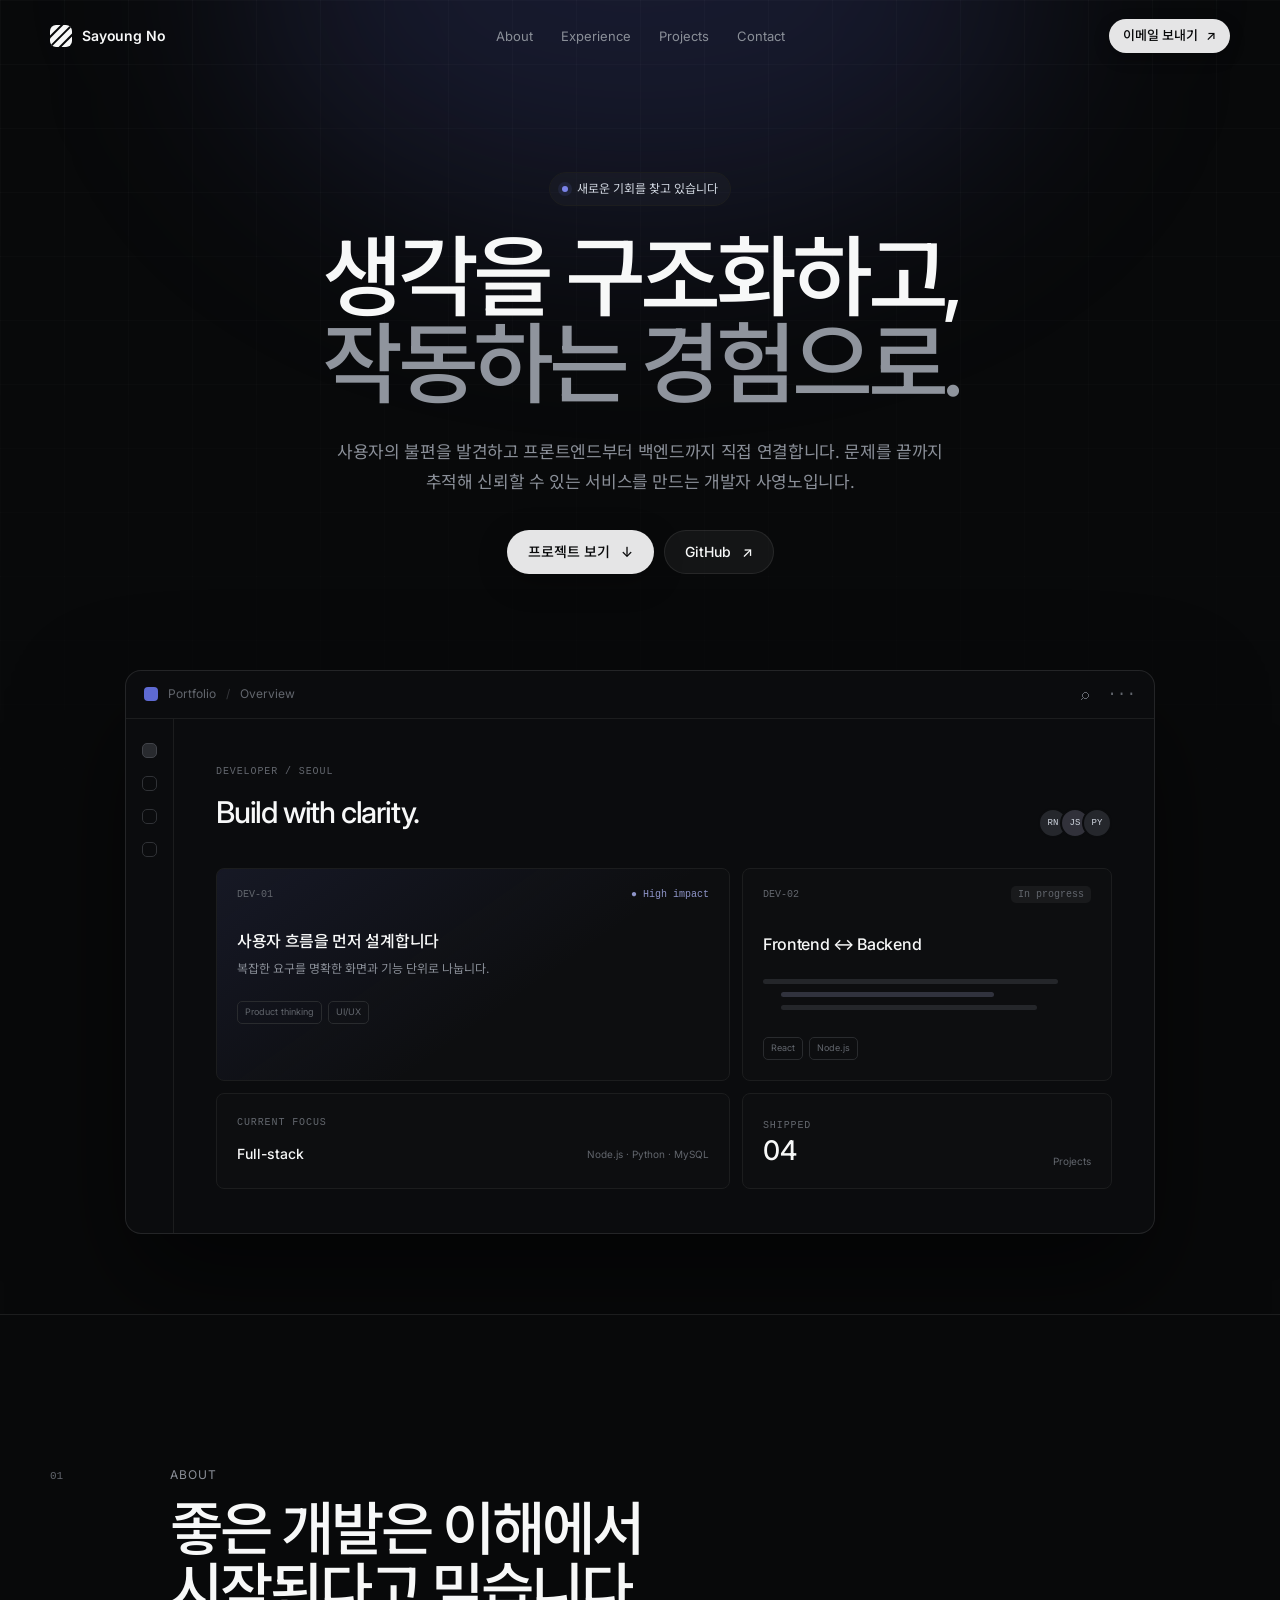
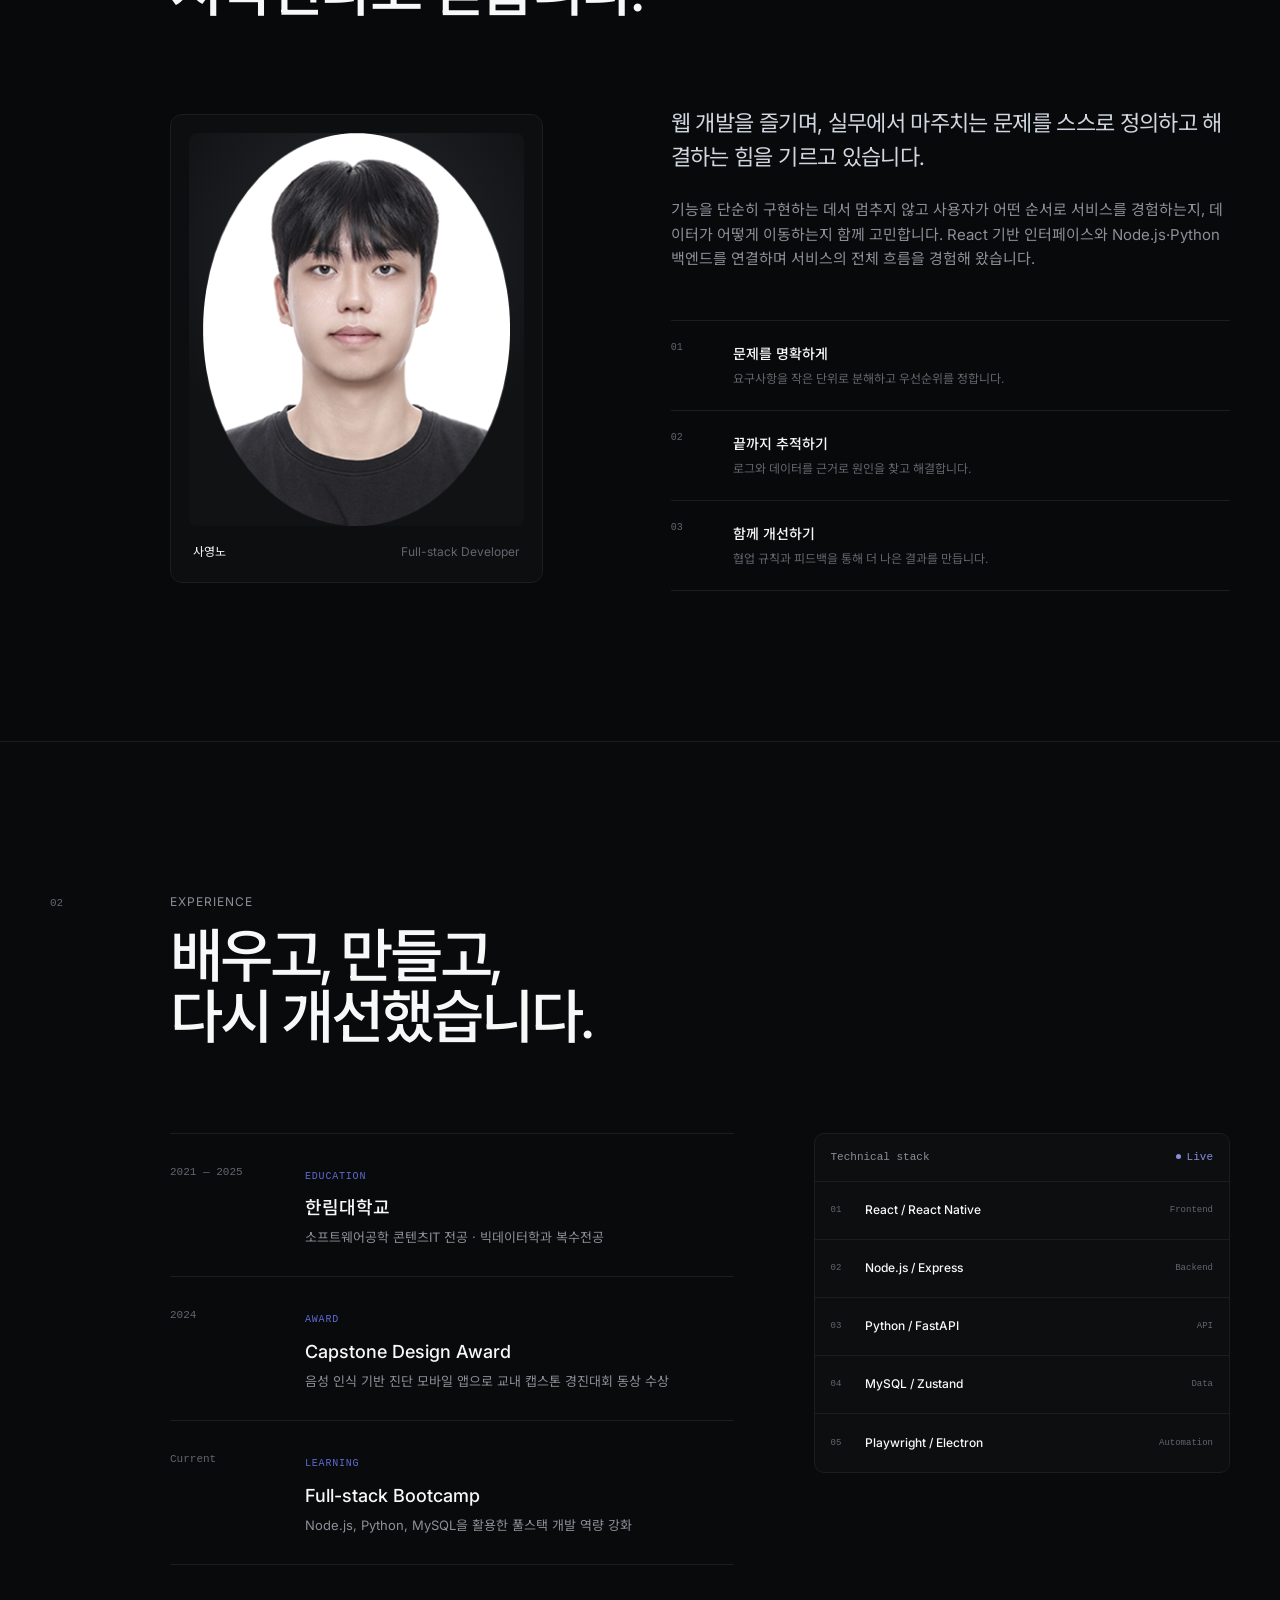
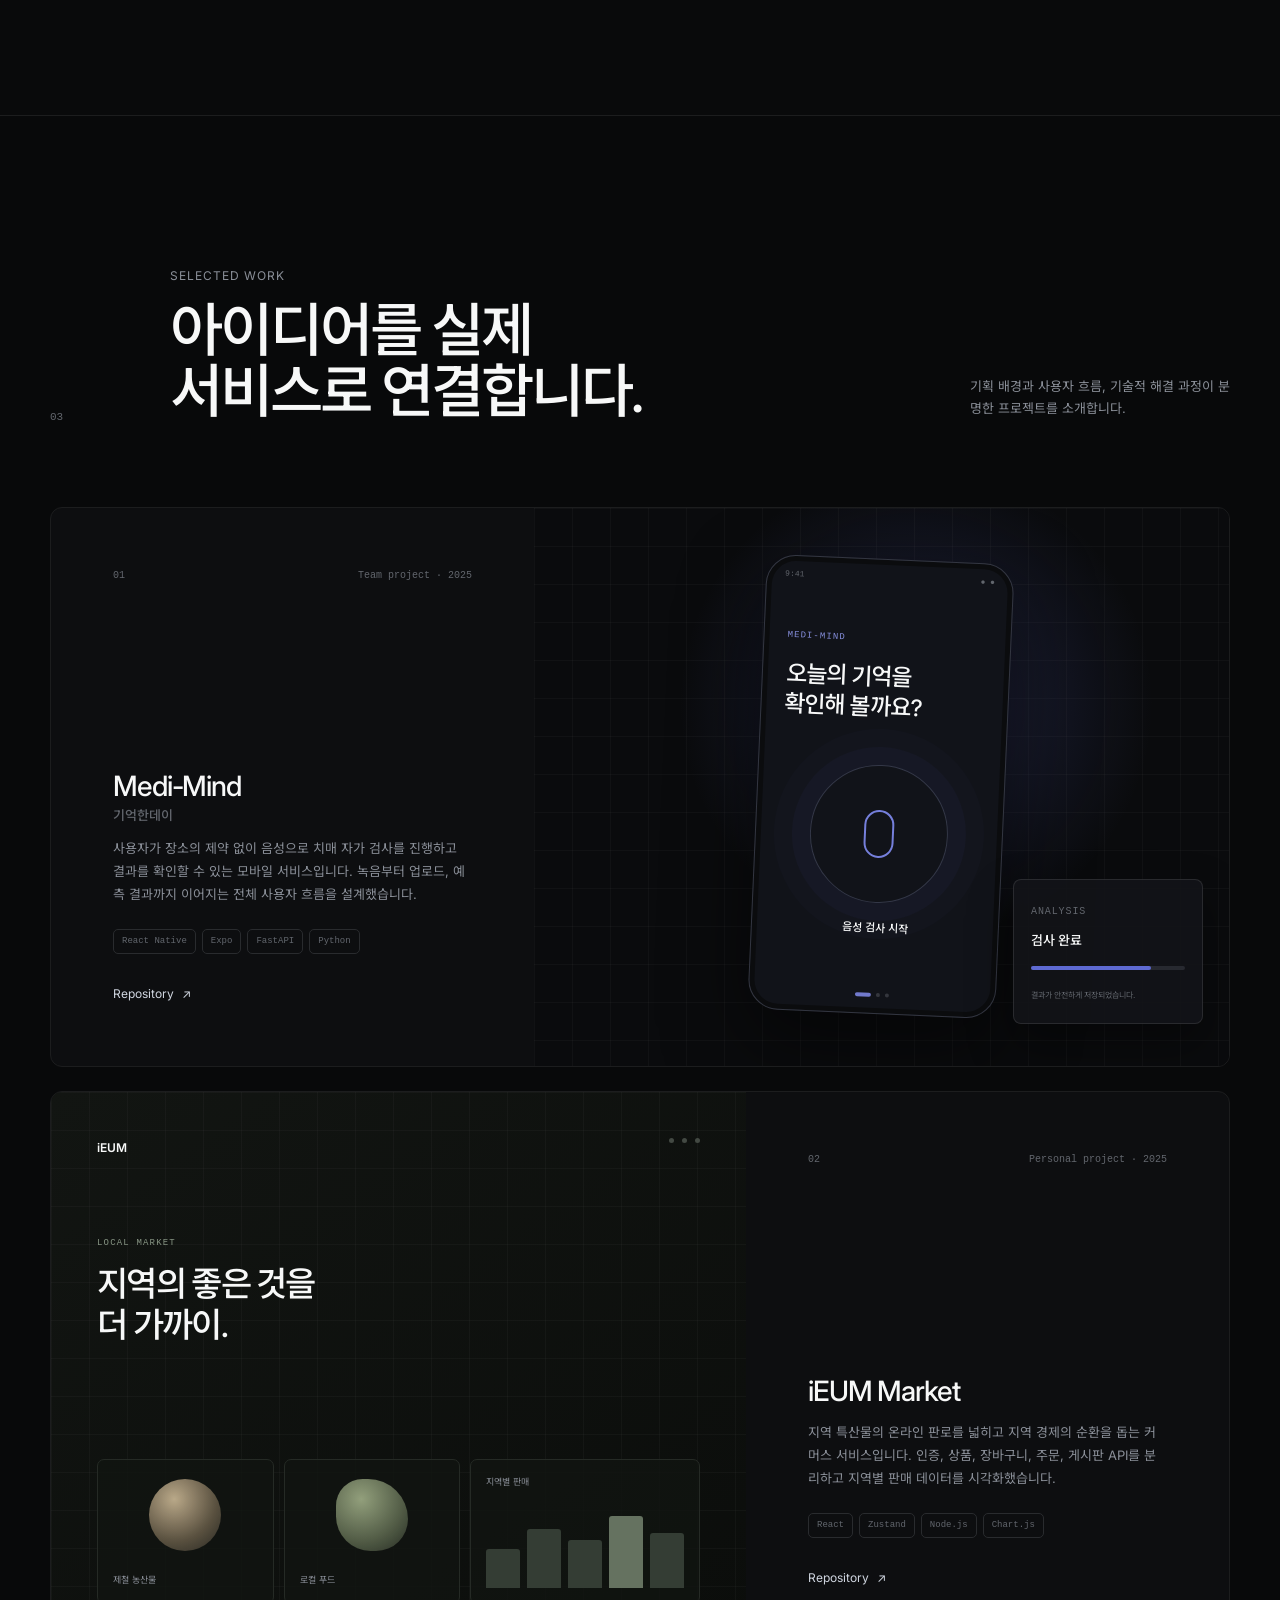
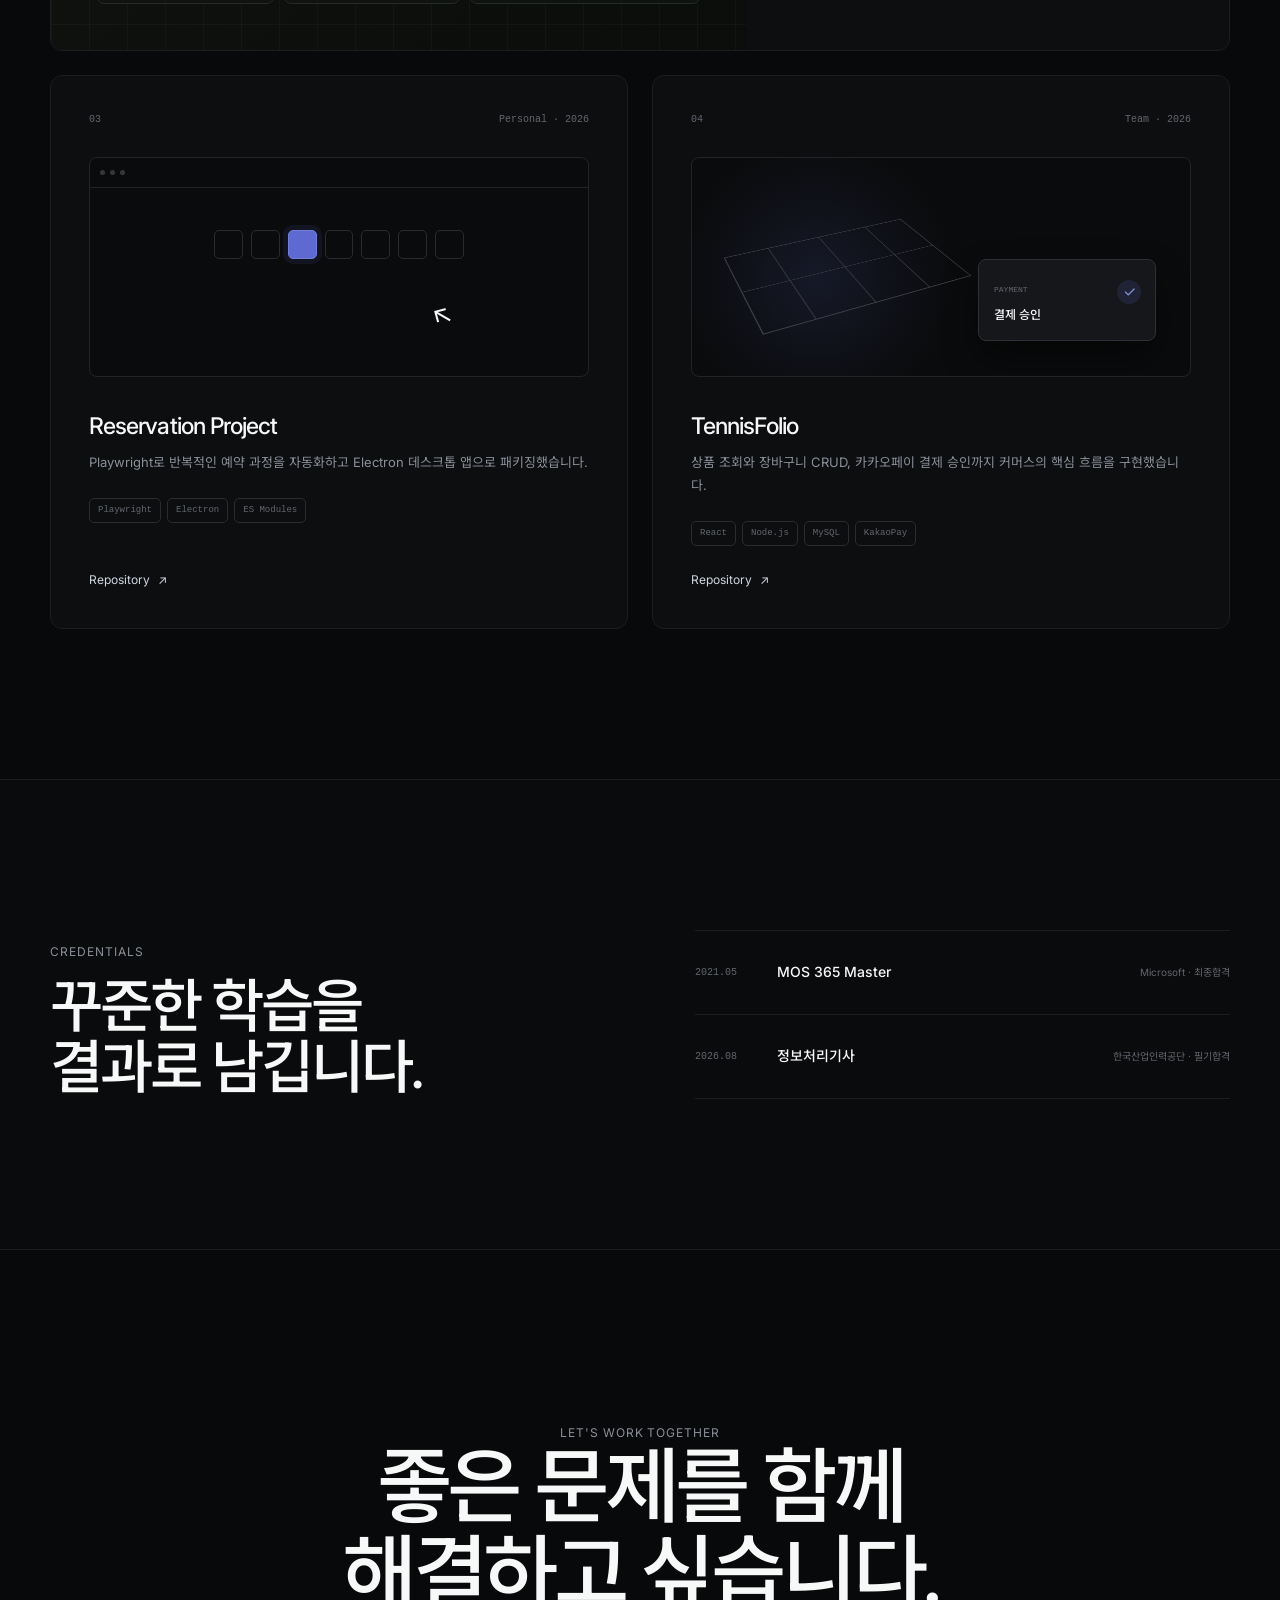
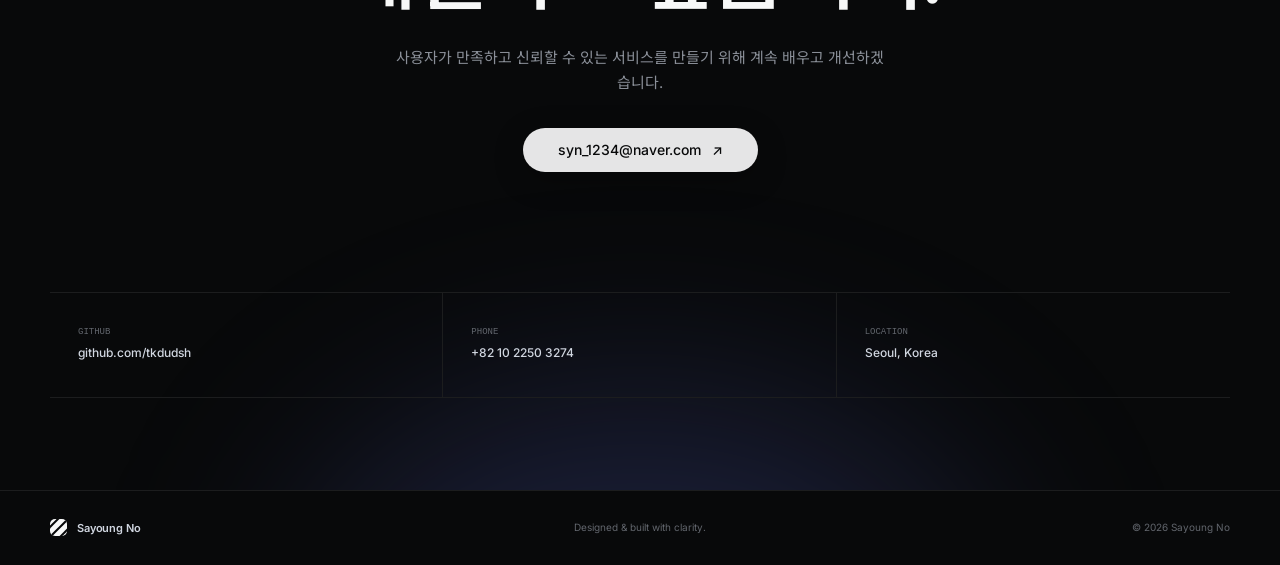
==== index.html @ 54c2e485 "디자인 변경" ====
<!doctype html>
<html lang="ko">
<head>
  <meta charset="utf-8">
  <meta name="viewport" content="width=device-width, initial-scale=1">
  <meta name="description" content="문제를 구조화하고 끝까지 구현하는 풀스택 개발자 사영노의 포트폴리오입니다.">
  <meta name="theme-color" content="#08090a">
  <title>사영노 — Full-stack Developer</title>
  <link rel="preconnect" href="https://fonts.googleapis.com">
  <link rel="preconnect" href="https://fonts.gstatic.com" crossorigin>
  <link href="https://fonts.googleapis.com/css2?family=Inter:wght@400;500;600&family=Noto+Sans+KR:wght@400;500;600&display=swap" rel="stylesheet">
  <link rel="stylesheet" href="css/linear.css">
  <script src="js/portfolio.js" defer></script>
</head>
<body>
  <a class="skip-link" href="#main">본문으로 바로가기</a>
  <header class="site-header" data-header>
    <div class="nav-shell">
      <a class="brand" href="#home" aria-label="홈으로 이동"><span class="brand-mark" aria-hidden="true"><span></span></span><span>Sayoung No</span></a>
      <button class="nav-toggle" type="button" aria-expanded="false" aria-controls="site-nav"><span class="sr-only">메뉴 열기</span><span></span><span></span></button>
      <nav class="site-nav" id="site-nav" aria-label="주요 메뉴"><a href="#about">About</a><a href="#experience">Experience</a><a href="#projects">Projects</a><a href="#contact">Contact</a></nav>
      <a class="nav-cta" href="mailto:syn_1234@naver.com">이메일 보내기 <span aria-hidden="true">↗</span></a>
    </div>
  </header>

  <main id="main">
    <section class="hero" id="home">
      <div class="hero-glow" aria-hidden="true"></div>
      <div class="shell hero-inner">
        <div class="eyebrow reveal"><span class="status-dot"></span> 새로운 기회를 찾고 있습니다</div>
        <h1 class="hero-title reveal">생각을 구조화하고,<br><span>작동하는 경험으로.</span></h1>
        <p class="hero-copy reveal">사용자의 불편을 발견하고 프론트엔드부터 백엔드까지 직접 연결합니다. 문제를 끝까지 추적해 신뢰할 수 있는 서비스를 만드는 개발자 사영노입니다.</p>
        <div class="hero-actions reveal"><a class="button button-primary" href="#projects">프로젝트 보기 <span>↓</span></a><a class="button button-secondary" href="https://github.com/tkdudsh" target="_blank" rel="noreferrer">GitHub <span>↗</span></a></div>

        <div class="product-window reveal" aria-label="개발자 프로필 요약">
          <div class="window-bar"><div class="window-brand"><span class="mini-mark"></span><span>Portfolio</span><span class="slash">/</span><span>Overview</span></div><div class="window-actions"><span>⌕</span><span>···</span></div></div>
          <div class="window-body">
            <aside class="window-sidebar" aria-hidden="true"><div class="side-dot active"></div><div class="side-dot"></div><div class="side-dot"></div><div class="side-dot"></div></aside>
            <div class="window-content">
              <div class="window-heading"><div><span class="mono-label">DEVELOPER / SEOUL</span><h2>Build with clarity.</h2></div><div class="avatar-stack"><span>RN</span><span>JS</span><span>PY</span></div></div>
              <div class="issue-grid">
                <article class="issue-card featured"><div class="issue-top"><span>DEV-01</span><span class="priority">● High impact</span></div><h3>사용자 흐름을 먼저 설계합니다</h3><p>복잡한 요구를 명확한 화면과 기능 단위로 나눕니다.</p><div class="issue-tags"><span>Product thinking</span><span>UI/UX</span></div></article>
                <article class="issue-card"><div class="issue-top"><span>DEV-02</span><span class="issue-state">In progress</span></div><h3>Frontend ↔ Backend</h3><div class="code-lines"><i></i><i></i><i></i></div><div class="issue-tags"><span>React</span><span>Node.js</span></div></article>
                <article class="issue-card compact"><span class="mono-label">CURRENT FOCUS</span><div class="focus-row"><strong>Full-stack</strong><span>Node.js · Python · MySQL</span></div></article>
                <article class="issue-card compact metric-card"><span class="mono-label">SHIPPED</span><strong>04</strong><span>Projects</span></article>
              </div>
            </div>
          </div>
        </div>
      </div>
    </section>

    <section class="section about-section" id="about">
      <div class="shell">
        <div class="section-intro reveal"><span class="section-number">01</span><div><p class="section-kicker">About</p><h2>좋은 개발은 이해에서<br>시작된다고 믿습니다.</h2></div></div>
        <div class="about-grid">
          <div class="portrait-card reveal"><div class="portrait-frame"><img src="images/about.png" alt="개발자 사영노 프로필 사진" width="314" height="403"></div><div class="portrait-meta"><span>사영노</span><span>Full-stack Developer</span></div></div>
          <div class="about-content reveal">
            <p class="lead">웹 개발을 즐기며, 실무에서 마주치는 문제를 스스로 정의하고 해결하는 힘을 기르고 있습니다.</p>
            <p>기능을 단순히 구현하는 데서 멈추지 않고 사용자가 어떤 순서로 서비스를 경험하는지, 데이터가 어떻게 이동하는지 함께 고민합니다. React 기반 인터페이스와 Node.js·Python 백엔드를 연결하며 서비스의 전체 흐름을 경험해 왔습니다.</p>
            <div class="principles"><div class="principle"><span>01</span><div><h3>문제를 명확하게</h3><p>요구사항을 작은 단위로 분해하고 우선순위를 정합니다.</p></div></div><div class="principle"><span>02</span><div><h3>끝까지 추적하기</h3><p>로그와 데이터를 근거로 원인을 찾고 해결합니다.</p></div></div><div class="principle"><span>03</span><div><h3>함께 개선하기</h3><p>협업 규칙과 피드백을 통해 더 나은 결과를 만듭니다.</p></div></div></div>
          </div>
        </div>
      </div>
    </section>

    <section class="section experience-section" id="experience">
      <div class="shell">
        <div class="section-intro reveal"><span class="section-number">02</span><div><p class="section-kicker">Experience</p><h2>배우고, 만들고,<br>다시 개선했습니다.</h2></div></div>
        <div class="experience-grid">
          <div class="timeline reveal">
            <article class="timeline-item"><div class="timeline-date">2021 — 2025</div><div><span class="item-type">Education</span><h3>한림대학교</h3><p>소프트웨어공학 콘텐츠IT 전공 · 빅데이터학과 복수전공</p></div></article>
            <article class="timeline-item"><div class="timeline-date">2024</div><div><span class="item-type">Award</span><h3>Capstone Design Award</h3><p>음성 인식 기반 진단 모바일 앱으로 교내 캡스톤 경진대회 동상 수상</p></div></article>
            <article class="timeline-item"><div class="timeline-date">Current</div><div><span class="item-type">Learning</span><h3>Full-stack Bootcamp</h3><p>Node.js, Python, MySQL을 활용한 풀스택 개발 역량 강화</p></div></article>
          </div>
          <aside class="stack-panel reveal"><div class="panel-head"><span>Technical stack</span><span class="online-dot">Live</span></div><div class="stack-list"><div><span>01</span><strong>React / React Native</strong><span>Frontend</span></div><div><span>02</span><strong>Node.js / Express</strong><span>Backend</span></div><div><span>03</span><strong>Python / FastAPI</strong><span>API</span></div><div><span>04</span><strong>MySQL / Zustand</strong><span>Data</span></div><div><span>05</span><strong>Playwright / Electron</strong><span>Automation</span></div></div></aside>
        </div>
      </div>
    </section>

    <section class="section projects-section" id="projects">
      <div class="shell">
        <div class="section-intro projects-heading reveal"><span class="section-number">03</span><div><p class="section-kicker">Selected work</p><h2>아이디어를 실제<br>서비스로 연결합니다.</h2></div><p class="heading-note">기획 배경과 사용자 흐름, 기술적 해결 과정이 분명한 프로젝트를 소개합니다.</p></div>
        <div class="project-list">
          <article class="project-card reveal">
            <div class="project-copy"><div class="project-meta"><span>01</span><span>Team project · 2025</span></div><h3>Medi-Mind <span>기억한데이</span></h3><p>사용자가 장소의 제약 없이 음성으로 치매 자가 검사를 진행하고 결과를 확인할 수 있는 모바일 서비스입니다. 녹음부터 업로드, 예측 결과까지 이어지는 전체 사용자 흐름을 설계했습니다.</p><div class="tags"><span>React Native</span><span>Expo</span><span>FastAPI</span><span>Python</span></div><a class="text-link" href="https://github.com/tkdudsh/medi-mind" target="_blank" rel="noreferrer">Repository <span>↗</span></a></div>
            <div class="project-visual medi-visual" aria-hidden="true"><div class="phone"><div class="phone-bar"><span>9:41</span><span>● ●</span></div><div class="phone-content"><span class="app-label">MEDI-MIND</span><h4>오늘의 기억을<br>확인해 볼까요?</h4><div class="voice-ring"><i></i><b>음성 검사 시작</b></div><div class="mini-progress"><span></span><span></span><span></span></div></div></div><div class="result-float"><span class="mono-label">ANALYSIS</span><strong>검사 완료</strong><div class="result-line"><i></i></div><small>결과가 안전하게 저장되었습니다.</small></div></div>
          </article>
          <article class="project-card reverse reveal">
            <div class="project-copy"><div class="project-meta"><span>02</span><span>Personal project · 2025</span></div><h3>iEUM Market</h3><p>지역 특산물의 온라인 판로를 넓히고 지역 경제의 순환을 돕는 커머스 서비스입니다. 인증, 상품, 장바구니, 주문, 게시판 API를 분리하고 지역별 판매 데이터를 시각화했습니다.</p><div class="tags"><span>React</span><span>Zustand</span><span>Node.js</span><span>Chart.js</span></div><a class="text-link" href="https://github.com/tkdudsh/iEUm-market" target="_blank" rel="noreferrer">Repository <span>↗</span></a></div>
            <div class="project-visual market-visual" aria-hidden="true"><div class="market-nav"><span>iEUM</span><div><i></i><i></i><i></i></div></div><div class="market-heading"><span>LOCAL MARKET</span><strong>지역의 좋은 것을<br>더 가까이.</strong></div><div class="market-bottom"><div class="product-tile"><span class="product-orb"></span><small>제철 농산물</small></div><div class="product-tile"><span class="product-orb orb-two"></span><small>로컬 푸드</small></div><div class="chart-card"><span>지역별 판매</span><div class="bars"><i></i><i></i><i></i><i></i><i></i></div></div></div></div>
          </article>
          <div class="project-grid-small">
            <article class="small-project reveal"><div class="small-project-top"><span>03</span><span>Personal · 2026</span></div><div class="automation-graphic" aria-hidden="true"><div class="browser-mini"><span></span><span></span><span></span></div><div class="calendar-grid"><i></i><i></i><i class="selected"></i><i></i><i></i><i></i><i></i></div><div class="cursor">↖</div></div><h3>Reservation Project</h3><p>Playwright로 반복적인 예약 과정을 자동화하고 Electron 데스크톱 앱으로 패키징했습니다.</p><div class="tags"><span>Playwright</span><span>Electron</span><span>ES Modules</span></div><a class="text-link" href="https://github.com/tkdudsh/reservation" target="_blank" rel="noreferrer">Repository <span>↗</span></a></article>
            <article class="small-project reveal"><div class="small-project-top"><span>04</span><span>Team · 2026</span></div><div class="commerce-graphic" aria-hidden="true"><div class="court"><i></i><b></b></div><div class="payment-pill"><span>PAYMENT</span><strong>결제 승인</strong><i>✓</i></div></div><h3>TennisFolio</h3><p>상품 조회와 장바구니 CRUD, 카카오페이 결제 승인까지 커머스의 핵심 흐름을 구현했습니다.</p><div class="tags"><span>React</span><span>Node.js</span><span>MySQL</span><span>KakaoPay</span></div><a class="text-link" href="https://github.com/tkdudsh/tennis-folio-project" target="_blank" rel="noreferrer">Repository <span>↗</span></a></article>
          </div>
        </div>
      </div>
    </section>

    <section class="section credentials-section"><div class="shell credential-grid"><div class="credential-copy reveal"><p class="section-kicker">Credentials</p><h2>꾸준한 학습을<br>결과로 남깁니다.</h2></div><div class="credential-list reveal"><div><span>2021.05</span><strong>MOS 365 Master</strong><em>Microsoft · 최종합격</em></div><div><span>2026.08</span><strong>정보처리기사</strong><em>한국산업인력공단 · 필기합격</em></div></div></div></section>
    <section class="contact-section" id="contact"><div class="contact-glow" aria-hidden="true"></div><div class="shell contact-inner reveal"><span class="section-kicker">Let's work together</span><h2>좋은 문제를 함께<br>해결하고 싶습니다.</h2><p>사용자가 만족하고 신뢰할 수 있는 서비스를 만들기 위해 계속 배우고 개선하겠습니다.</p><a class="button button-primary contact-button" href="mailto:syn_1234@naver.com">syn_1234@naver.com <span>↗</span></a><div class="contact-links"><a href="https://github.com/tkdudsh" target="_blank" rel="noreferrer"><span>GitHub</span><strong>github.com/tkdudsh</strong></a><a href="tel:+821022503274"><span>Phone</span><strong>+82 10 2250 3274</strong></a><div><span>Location</span><strong>Seoul, Korea</strong></div></div></div></section>
  </main>
  <footer class="site-footer"><div class="shell"><a class="brand footer-brand" href="#home"><span class="brand-mark"><span></span></span><span>Sayoung No</span></a><p>Designed &amp; built with clarity.</p><p>© <span data-year></span> Sayoung No</p></div></footer>
</body>
</html>
---- css/linear.css ----
:root{color-scheme:dark;--canvas:#08090a;--surface:#0d0e10;--raised:#111214;--fg:#f7f8f8;--secondary:#d0d6e0;--muted:#8a8f98;--quiet:#62666d;--line:#1c1d1e;--action:#e5e5e6;--indigo:#5e6ad2;--shell:min(1180px,calc(100% - 48px));--sans:"Inter","Noto Sans KR",-apple-system,BlinkMacSystemFont,"Segoe UI",sans-serif;--mono:"SFMono-Regular",Consolas,"Liberation Mono",monospace}
*{box-sizing:border-box}html{scroll-behavior:smooth}body{margin:0;background:var(--canvas);color:var(--fg);font-family:var(--sans);font-size:15px;line-height:1.65;-webkit-font-smoothing:antialiased}body.menu-open{overflow:hidden}a{color:inherit;text-decoration:none}button{color:inherit;font:inherit}img{display:block;max-width:100%}.shell{width:var(--shell);margin-inline:auto}.sr-only{position:absolute;width:1px;height:1px;padding:0;margin:-1px;overflow:hidden;clip:rect(0,0,0,0);white-space:nowrap;border:0}.skip-link{position:fixed;top:8px;left:8px;z-index:200;padding:10px 14px;border-radius:8px;background:var(--action);color:var(--canvas);transform:translateY(-150%)}.skip-link:focus{transform:none}
.site-header{position:fixed;inset:0 0 auto;z-index:100;border-bottom:1px solid transparent;transition:.2s}.site-header.scrolled{border-color:rgba(255,255,255,.07);background:rgba(8,9,10,.82);backdrop-filter:blur(18px)}.nav-shell{width:var(--shell);height:72px;margin:auto;display:grid;grid-template-columns:1fr auto 1fr;align-items:center}.brand{display:inline-flex;align-items:center;gap:10px;width:max-content;font-size:14px;font-weight:600;letter-spacing:-.15px}.brand-mark{position:relative;display:grid;place-items:center;width:22px;height:22px;border-radius:6px;background:var(--fg);overflow:hidden}.brand-mark:before,.brand-mark:after,.brand-mark span{content:"";position:absolute;width:28px;height:2px;background:var(--canvas);transform:rotate(-45deg)}.brand-mark:before{translate:-5px -5px}.brand-mark:after{translate:5px 5px}.site-nav{display:flex;align-items:center;gap:4px}.site-nav a{padding:7px 12px;border-radius:999px;color:var(--muted);font-size:13px;line-height:18px;transition:.18s}.site-nav a:hover,.site-nav a:focus-visible,.site-nav a.active{background:rgba(255,255,255,.05);color:var(--fg);outline:0}.nav-cta{justify-self:end;display:inline-flex;align-items:center;gap:8px;height:34px;padding:0 14px;border-radius:999px;background:var(--action);color:var(--canvas);font-size:13px;font-weight:500;box-shadow:0 5px 15px rgba(0,0,0,.28)}.nav-toggle{display:none}
.hero{position:relative;min-height:100vh;padding:172px 0 80px;overflow:hidden}.hero:before{content:"";position:absolute;inset:0;pointer-events:none;background-image:linear-gradient(rgba(255,255,255,.024) 1px,transparent 1px),linear-gradient(90deg,rgba(255,255,255,.024) 1px,transparent 1px);background-size:64px 64px;mask-image:linear-gradient(#000,transparent 72%)}.hero-glow{position:absolute;width:800px;height:480px;left:50%;top:-260px;border-radius:50%;background:rgba(94,106,210,.18);filter:blur(110px);transform:translateX(-50%)}.hero-inner{position:relative;text-align:center}.eyebrow{display:inline-flex;align-items:center;gap:9px;padding:6px 12px;border:1px solid var(--line);border-radius:999px;background:rgba(255,255,255,.025);color:var(--secondary);font-size:12px}.status-dot{width:6px;height:6px;border-radius:50%;background:#7a83e8;box-shadow:0 0 0 4px rgba(94,106,210,.13)}.hero-title{margin:28px auto 0;font-size:clamp(48px,7vw,88px);font-weight:500;line-height:.99;letter-spacing:-.06em}.hero-title span{color:#8f949d}.hero-copy{max-width:610px;margin:30px auto 0;color:var(--muted);font-size:17px;line-height:1.75;letter-spacing:-.02em}.hero-actions{display:flex;justify-content:center;gap:10px;margin-top:32px}.button{display:inline-flex;align-items:center;justify-content:center;gap:11px;min-height:44px;padding:0 20px;border:1px solid transparent;border-radius:999px;font-size:14px;font-weight:500;transition:.18s}.button:hover{transform:translateY(-2px)}.button-primary{background:var(--action);color:var(--canvas);box-shadow:0 8px 30px rgba(0,0,0,.28)}.button-secondary{border-color:rgba(255,255,255,.08);background:rgba(255,255,255,.05)}
.product-window{width:min(1030px,100%);margin:96px auto 0;border:1px solid rgba(255,255,255,.1);border-radius:16px;background:#0b0c0e;box-shadow:0 50px 110px rgba(0,0,0,.55);overflow:hidden;text-align:left}.window-bar{height:48px;padding:0 18px;display:flex;align-items:center;justify-content:space-between;border-bottom:1px solid var(--line);color:var(--quiet);font-size:12px}.window-brand,.window-actions{display:flex;align-items:center;gap:10px}.window-actions{gap:18px;font:16px var(--mono)}.mini-mark{width:14px;height:14px;border-radius:4px;background:var(--indigo)}.slash{color:#34363a}.window-body{min-height:480px;display:grid;grid-template-columns:48px 1fr}.window-sidebar{display:flex;flex-direction:column;align-items:center;gap:18px;padding-top:24px;border-right:1px solid var(--line)}.side-dot{width:15px;height:15px;border-radius:5px;border:1px solid #303236}.side-dot.active{background:#282a2e;border-color:#414349}.window-content{padding:38px 42px 44px}.window-heading{display:flex;justify-content:space-between;align-items:end;margin-bottom:30px}.mono-label{color:var(--quiet);font:10px/1.4 var(--mono);letter-spacing:.09em}.window-heading h2{margin:7px 0 0;font-size:30px;font-weight:500;letter-spacing:-.04em}.avatar-stack{display:flex;padding-right:8px}.avatar-stack span{display:grid;place-items:center;width:30px;height:30px;margin-right:-8px;border:2px solid #0b0c0e;border-radius:50%;background:#25272c;color:var(--secondary);font:9px var(--mono)}.avatar-stack span:nth-child(2){background:#31313a}.issue-grid{display:grid;grid-template-columns:1.25fr .9fr;gap:12px}.issue-card{min-height:180px;padding:20px;border:1px solid var(--line);border-radius:8px;background:var(--surface)}.issue-card.featured{background:linear-gradient(145deg,rgba(94,106,210,.11),transparent 60%),var(--surface)}.issue-top{display:flex;justify-content:space-between;color:var(--quiet);font:10px var(--mono)}.priority{color:#8e94c8}.issue-state{padding:3px 7px;margin-top:-3px;border-radius:5px;background:rgba(255,255,255,.05)}.issue-card h3{margin:28px 0 5px;font-size:16px;font-weight:500;letter-spacing:-.02em}.issue-card p{margin:0;color:var(--muted);font-size:12px}.issue-tags{display:flex;gap:6px;margin-top:22px}.issue-tags span,.tags span{padding:3px 7px;border:1px solid #292b2e;border-radius:5px;color:var(--quiet);font-size:9px}.code-lines{display:grid;gap:8px;margin:22px 0 27px}.code-lines i{display:block;width:90%;height:5px;border-radius:5px;background:#24262a}.code-lines i:nth-child(2){width:65%;margin-left:18px;background:#30323d}.code-lines i:nth-child(3){width:78%;margin-left:18px}.issue-card.compact{min-height:96px;display:flex;flex-direction:column;justify-content:center}.focus-row{display:flex;justify-content:space-between;align-items:center;margin-top:12px}.focus-row strong{font-size:14px;font-weight:500}.focus-row span{color:var(--quiet);font-size:10px}.metric-card{position:relative}.metric-card strong{margin-top:4px;font-size:27px;line-height:1;font-weight:500}.metric-card>span:last-child{position:absolute;right:20px;bottom:19px;color:var(--quiet);font-size:10px}
.section{padding:150px 0;border-top:1px solid var(--line)}.section-intro{display:grid;grid-template-columns:120px 1fr;margin-bottom:84px}.section-number{padding-top:5px;color:var(--quiet);font:11px var(--mono)}.section-kicker{margin:0 0 14px;color:var(--muted);font-size:12px;letter-spacing:.08em;text-transform:uppercase}.section-intro h2,.credential-copy h2,.contact-inner h2{margin:0;font-size:clamp(38px,5vw,58px);font-weight:500;line-height:1.06;letter-spacing:-.052em}.about-grid{display:grid;grid-template-columns:minmax(300px,.8fr) 1.2fr;gap:clamp(70px,10vw,150px);align-items:center;padding-left:120px}.portrait-card{padding:18px;border:1px solid var(--line);border-radius:12px;background:var(--surface)}.portrait-frame{position:relative;aspect-ratio:4/4.7;border-radius:8px;background:radial-gradient(circle at 50% 30%,#292b30,#111214 65%);overflow:hidden}.portrait-frame img{width:100%;height:100%;object-fit:contain;object-position:center bottom;filter:saturate(.62) contrast(1.05)}.portrait-meta{display:flex;justify-content:space-between;padding:16px 4px 2px;font-size:12px}.portrait-meta span:last-child{color:var(--quiet)}.about-content .lead{margin:0 0 24px;color:var(--secondary);font-size:22px;line-height:1.55;letter-spacing:-.03em}.about-content>p:not(.lead){margin:0;color:var(--muted)}.principles{margin-top:48px;border-top:1px solid var(--line)}.principle{display:grid;grid-template-columns:48px 1fr;gap:14px;padding:21px 0;border-bottom:1px solid var(--line)}.principle>span{color:var(--quiet);font:10px var(--mono)}.principle h3{margin:0 0 4px;font-size:14px;font-weight:500}.principle p{margin:0;color:var(--quiet);font-size:12px}
.experience-section{background:#090a0b}.experience-grid{display:grid;grid-template-columns:1.15fr .85fr;gap:80px;padding-left:120px}.timeline{border-top:1px solid var(--line)}.timeline-item{display:grid;grid-template-columns:135px 1fr;padding:28px 0;border-bottom:1px solid var(--line)}.timeline-date{color:var(--quiet);font:11px var(--mono);padding-top:4px}.item-type{color:var(--indigo);font:10px var(--mono);text-transform:uppercase;letter-spacing:.08em}.timeline h3{margin:7px 0 4px;font-size:18px;font-weight:500}.timeline p{margin:0;color:var(--muted);font-size:13px}.stack-panel{align-self:start;border:1px solid var(--line);border-radius:10px;background:var(--surface);overflow:hidden}.panel-head{height:48px;padding:0 16px;display:flex;align-items:center;justify-content:space-between;border-bottom:1px solid var(--line);color:var(--muted);font:11px var(--mono)}.online-dot{color:#858edb}.online-dot:before{content:"";display:inline-block;width:5px;height:5px;margin:0 6px 1px 0;border-radius:50%;background:currentColor}.stack-list>div{display:grid;grid-template-columns:34px 1fr auto;align-items:center;min-height:58px;padding:0 16px;border-bottom:1px solid var(--line)}.stack-list>div:last-child{border:0}.stack-list span{color:var(--quiet);font:9px var(--mono)}.stack-list strong{font-size:12px;font-weight:500}
.projects-heading{grid-template-columns:120px 1fr 260px;align-items:end}.heading-note{margin:0 0 4px;color:var(--muted);font-size:13px}.project-list{display:grid;gap:24px}.project-card{min-height:560px;display:grid;grid-template-columns:.82fr 1.18fr;border:1px solid var(--line);border-radius:12px;background:var(--surface);overflow:hidden}.project-card.reverse{grid-template-columns:1.18fr .82fr}.project-card.reverse .project-copy{order:2}.project-copy{padding:clamp(34px,5vw,62px);display:flex;flex-direction:column;align-items:flex-start}.project-meta,.small-project-top{width:100%;display:flex;justify-content:space-between;color:var(--quiet);font:10px var(--mono)}.project-copy h3,.small-project h3{margin:auto 0 14px;font-size:28px;font-weight:500;line-height:1.15;letter-spacing:-.04em}.project-copy h3 span{display:block;margin-top:6px;color:var(--quiet);font-size:13px;letter-spacing:0}.project-copy>p,.small-project>p{margin:0;color:var(--muted);font-size:13px;line-height:1.75}.tags{display:flex;flex-wrap:wrap;gap:6px;margin-top:24px}.tags span{padding:4px 8px;font-family:var(--mono)}.text-link{display:inline-flex;align-items:center;gap:8px;margin-top:30px;color:var(--secondary);font-size:12px}.text-link span{transition:.18s}.text-link:hover span{transform:translate(2px,-2px)}.project-visual{position:relative;min-width:0;overflow:hidden}.medi-visual{display:grid;place-items:center;background:radial-gradient(circle at 55% 35%,rgba(94,106,210,.25),transparent 45%),#0a0b0d}.medi-visual:before,.market-visual:before{content:"";position:absolute;inset:0;background-image:linear-gradient(rgba(255,255,255,.027) 1px,transparent 1px),linear-gradient(90deg,rgba(255,255,255,.027) 1px,transparent 1px);background-size:38px 38px}.phone{position:relative;z-index:1;width:248px;height:455px;border:1px solid #333641;border-radius:30px;background:#111319;box-shadow:0 30px 80px rgba(0,0,0,.5),inset 0 0 0 5px #0b0c0e;overflow:hidden;transform:rotate(2.5deg)}.phone-bar{height:34px;padding:13px 18px 0;display:flex;justify-content:space-between;color:var(--quiet);font:8px var(--mono)}.phone-content{padding:30px 23px}.app-label{color:#858edb;font:9px var(--mono);letter-spacing:.12em}.phone h4{margin:14px 0 42px;font-size:23px;font-weight:500;line-height:1.3;letter-spacing:-.04em}.voice-ring{width:138px;height:138px;margin:auto;display:grid;place-items:center;border:1px solid #333747;border-radius:50%;box-shadow:0 0 0 18px rgba(94,106,210,.045),0 0 0 36px rgba(94,106,210,.025)}.voice-ring i{width:30px;height:48px;border:2px solid #757fdb;border-radius:18px}.voice-ring b{position:absolute;margin-top:190px;font-size:11px;font-weight:500}.mini-progress{display:flex;justify-content:center;gap:5px;margin-top:90px}.mini-progress span{width:4px;height:4px;border-radius:50%;background:#34363d}.mini-progress span:first-child{width:16px;border-radius:5px;background:#7179cc}.result-float{position:absolute;z-index:2;right:26px;bottom:42px;width:190px;padding:17px;border:1px solid rgba(255,255,255,.1);border-radius:8px;background:rgba(19,20,24,.92);box-shadow:0 20px 45px rgba(0,0,0,.38)}.result-float strong{display:block;margin-top:8px;font-size:13px;font-weight:500}.result-line{height:4px;margin:15px 0 11px;border-radius:5px;background:#272930}.result-line i{display:block;width:78%;height:100%;border-radius:inherit;background:var(--indigo)}.result-float small{color:var(--quiet);font-size:8px}
.market-visual{padding:46px;background:linear-gradient(145deg,#121512,#0b0d0b)}.market-nav{position:relative;display:flex;justify-content:space-between}.market-nav>span{font-size:12px;font-weight:600}.market-nav div{display:flex;gap:8px}.market-nav i{display:block;width:5px;height:5px;border-radius:50%;background:#434943}.market-heading{position:relative;margin-top:70px}.market-heading span{color:#879584;font:9px var(--mono);letter-spacing:.13em}.market-heading strong{display:block;margin-top:12px;font-size:34px;line-height:1.18;letter-spacing:-.05em;font-weight:500}.market-bottom{position:absolute;inset:auto 46px 46px;display:grid;grid-template-columns:1fr 1fr 1.3fr;gap:10px}.product-tile,.chart-card{height:145px;padding:15px;border:1px solid #252a25;border-radius:7px;background:rgba(17,20,17,.8)}.product-tile{display:flex;flex-direction:column;justify-content:space-between}.product-orb{align-self:center;width:72px;height:72px;margin-top:4px;border-radius:50%;background:radial-gradient(circle at 35% 28%,#c0a77a,#5d5138 60%,#27261f);filter:saturate(.7)}.orb-two{border-radius:40% 60% 48% 52%;background:radial-gradient(circle at 35% 28%,#8fa16f,#4f5e3e 60%,#252b21)}.product-tile small,.chart-card span{color:var(--muted);font-size:9px}.chart-card{display:flex;flex-direction:column}.bars{flex:1;display:flex;align-items:end;gap:7px;padding-top:16px}.bars i{flex:1;height:48%;border-radius:3px 3px 0 0;background:#343d34}.bars i:nth-child(2){height:72%}.bars i:nth-child(3){height:58%}.bars i:nth-child(4){height:88%;background:#657260}.bars i:nth-child(5){height:67%}
.project-grid-small{display:grid;grid-template-columns:1fr 1fr;gap:24px}.small-project{min-height:540px;padding:38px;display:flex;flex-direction:column;align-items:flex-start;border:1px solid var(--line);border-radius:12px;background:var(--surface)}.automation-graphic,.commerce-graphic{position:relative;width:100%;height:220px;margin:32px 0;border:1px solid #222428;border-radius:8px;background:#0a0b0c;overflow:hidden}.browser-mini{height:30px;display:flex;align-items:center;gap:5px;padding:0 10px;border-bottom:1px solid #202226}.browser-mini span{width:5px;height:5px;border-radius:50%;background:#35373b}.calendar-grid{width:250px;margin:42px auto 0;display:grid;grid-template-columns:repeat(7,1fr);gap:8px}.calendar-grid i{aspect-ratio:1;border:1px solid #292b30;border-radius:5px}.calendar-grid i.selected{background:var(--indigo);border-color:#737edb;box-shadow:0 0 0 5px rgba(94,106,210,.1)}.cursor{position:absolute;right:calc(50% - 112px);bottom:40px;font-size:26px;transform:rotate(-15deg)}.commerce-graphic{background:radial-gradient(circle at 25% 55%,rgba(94,106,210,.14),transparent 35%),#0a0b0c}.court{position:absolute;width:210px;height:135px;top:41px;left:47px;border:1px solid #3e4148;transform:perspective(500px) rotateX(58deg) rotateZ(-25deg)}.court:before,.court:after,.court i,.court b{content:"";position:absolute;background:#34373c}.court:before{left:50%;width:1px;height:100%}.court:after{top:50%;width:100%;height:1px}.court i{left:22%;width:1px;height:100%}.court b{right:22%;width:1px;height:100%}.payment-pill{position:absolute;right:34px;bottom:35px;width:178px;padding:15px;border:1px solid #2d3036;border-radius:8px;background:#15171a;box-shadow:0 18px 35px rgba(0,0,0,.45)}.payment-pill span{color:var(--quiet);font:8px var(--mono)}.payment-pill strong{display:block;margin-top:5px;font-size:12px;font-weight:500}.payment-pill i{position:absolute;right:14px;top:20px;display:grid;place-items:center;width:24px;height:24px;border-radius:50%;background:rgba(94,106,210,.15);color:#8992e0;font-style:normal}.small-project h3{margin:4px 0 12px;font-size:23px}.small-project .text-link{margin-top:auto;padding-top:24px}
.credentials-section{background:#0a0b0c}.credential-grid{display:grid;grid-template-columns:1fr 1fr;gap:110px;align-items:end}.credential-list{border-top:1px solid var(--line)}.credential-list>div{display:grid;grid-template-columns:82px 1fr auto;align-items:center;min-height:84px;border-bottom:1px solid var(--line)}.credential-list span{color:var(--quiet);font:10px var(--mono)}.credential-list strong{font-size:14px;font-weight:500}.credential-list em{color:var(--quiet);font-size:10px;font-style:normal}.contact-section{position:relative;padding:170px 0 92px;overflow:hidden;border-top:1px solid var(--line)}.contact-glow{position:absolute;width:700px;height:480px;left:50%;bottom:-380px;border-radius:50%;background:rgba(94,106,210,.22);filter:blur(100px);transform:translateX(-50%)}.contact-inner{position:relative;text-align:center}.contact-inner h2{font-size:clamp(48px,7vw,82px)}.contact-inner>p{max-width:500px;margin:28px auto 32px;color:var(--muted)}.contact-button{min-width:235px}.contact-links{margin-top:120px;display:grid;grid-template-columns:repeat(3,1fr);border-block:1px solid var(--line);text-align:left}.contact-links>*{min-height:104px;padding:25px 28px;display:flex;flex-direction:column;justify-content:center;border-right:1px solid var(--line)}.contact-links>*:last-child{border:0}.contact-links span{color:var(--quiet);font:9px var(--mono);text-transform:uppercase}.contact-links strong{margin-top:6px;color:var(--secondary);font-size:12px;font-weight:500}.site-footer{padding:28px 0;border-top:1px solid var(--line);color:var(--quiet);font-size:10px}.site-footer .shell{display:grid;grid-template-columns:1fr auto 1fr;align-items:center}.site-footer p{margin:0}.site-footer p:last-child{justify-self:end}.footer-brand{color:var(--secondary);font-size:11px}.footer-brand .brand-mark{width:17px;height:17px;border-radius:5px}
.reveal{opacity:0;transform:translateY(18px);transition:opacity .7s ease,transform .7s ease}.reveal.is-visible{opacity:1;transform:none}@media(prefers-reduced-motion:reduce){html{scroll-behavior:auto}*,*:before,*:after{transition-duration:.01ms!important}.reveal{opacity:1;transform:none}}
@media(max-width:900px){:root{--shell:min(100% - 32px,720px)}.nav-shell{grid-template-columns:1fr auto}.nav-cta{display:none}.nav-toggle{justify-self:end;display:grid;place-content:center;gap:5px;width:36px;height:36px;padding:0;border:1px solid var(--line);border-radius:50%;background:var(--surface)}.nav-toggle>span:not(.sr-only){width:14px;height:1px;background:var(--secondary)}.site-nav{position:fixed;inset:72px 0 auto;padding:18px 16px 24px;display:none;flex-direction:column;align-items:stretch;border-bottom:1px solid var(--line);background:rgba(8,9,10,.97)}.site-nav.open{display:flex}.site-nav a{padding:12px;font-size:16px}.hero{padding-top:145px}.product-window{margin-top:70px}.window-content{padding:30px 26px}.section{padding:110px 0}.section-intro{grid-template-columns:70px 1fr;margin-bottom:60px}.about-grid,.experience-grid{padding-left:70px}.about-grid{grid-template-columns:.75fr 1fr;gap:50px}.experience-grid{grid-template-columns:1fr;gap:42px}.projects-heading{grid-template-columns:70px 1fr}.heading-note{display:none}.project-card,.project-card.reverse{grid-template-columns:1fr;min-height:auto}.project-card.reverse .project-copy{order:initial}.project-copy{min-height:410px}.project-visual{min-height:500px}.project-grid-small,.credential-grid{grid-template-columns:1fr}.credential-grid{gap:55px}}
@media(max-width:620px){:root{--shell:calc(100% - 32px)}.hero{padding-top:124px;padding-bottom:48px}.hero-title{font-size:clamp(43px,13vw,62px)}.hero-copy{font-size:15px}.hero-actions{flex-direction:column}.product-window{margin-top:62px}.window-actions,.window-sidebar,.avatar-stack{display:none}.window-body{grid-template-columns:1fr;min-height:auto}.window-content{padding:25px 18px}.window-heading h2{font-size:23px}.issue-grid{grid-template-columns:1fr}.issue-card{min-height:148px}.issue-card:nth-child(2){display:none}.issue-card.compact{min-height:84px}.focus-row{align-items:flex-start;gap:10px;flex-direction:column}.section{padding:92px 0}.section-intro,.projects-heading{grid-template-columns:1fr;gap:18px;margin-bottom:48px}.section-number{padding:0}.section-intro h2,.credential-copy h2{font-size:39px}.about-grid,.experience-grid{padding-left:0;grid-template-columns:1fr}.portrait-card{max-width:380px}.about-content .lead{font-size:19px}.timeline-item{grid-template-columns:92px 1fr;gap:10px}.project-list{gap:16px}.project-copy{min-height:430px;padding:30px 25px}.project-visual{min-height:430px}.phone{width:220px;height:410px}.result-float{right:14px;bottom:28px;width:166px}.market-visual{padding:28px}.market-heading{margin-top:54px}.market-heading strong{font-size:28px}.market-bottom{inset:auto 20px 25px;grid-template-columns:1fr 1fr}.chart-card{display:none}.small-project{min-height:530px;padding:28px 24px}.calendar-grid{width:220px}.court{left:18px}.payment-pill{right:16px}.credential-list>div{grid-template-columns:72px 1fr;padding:18px 0}.credential-list em{grid-column:2}.contact-section{padding-top:110px}.contact-inner h2{font-size:48px}.contact-links{grid-template-columns:1fr;margin-top:75px}.contact-links>*{min-height:82px;border-right:0;border-bottom:1px solid var(--line)}.site-footer .shell{grid-template-columns:1fr auto}.site-footer p:nth-child(2){display:none}}
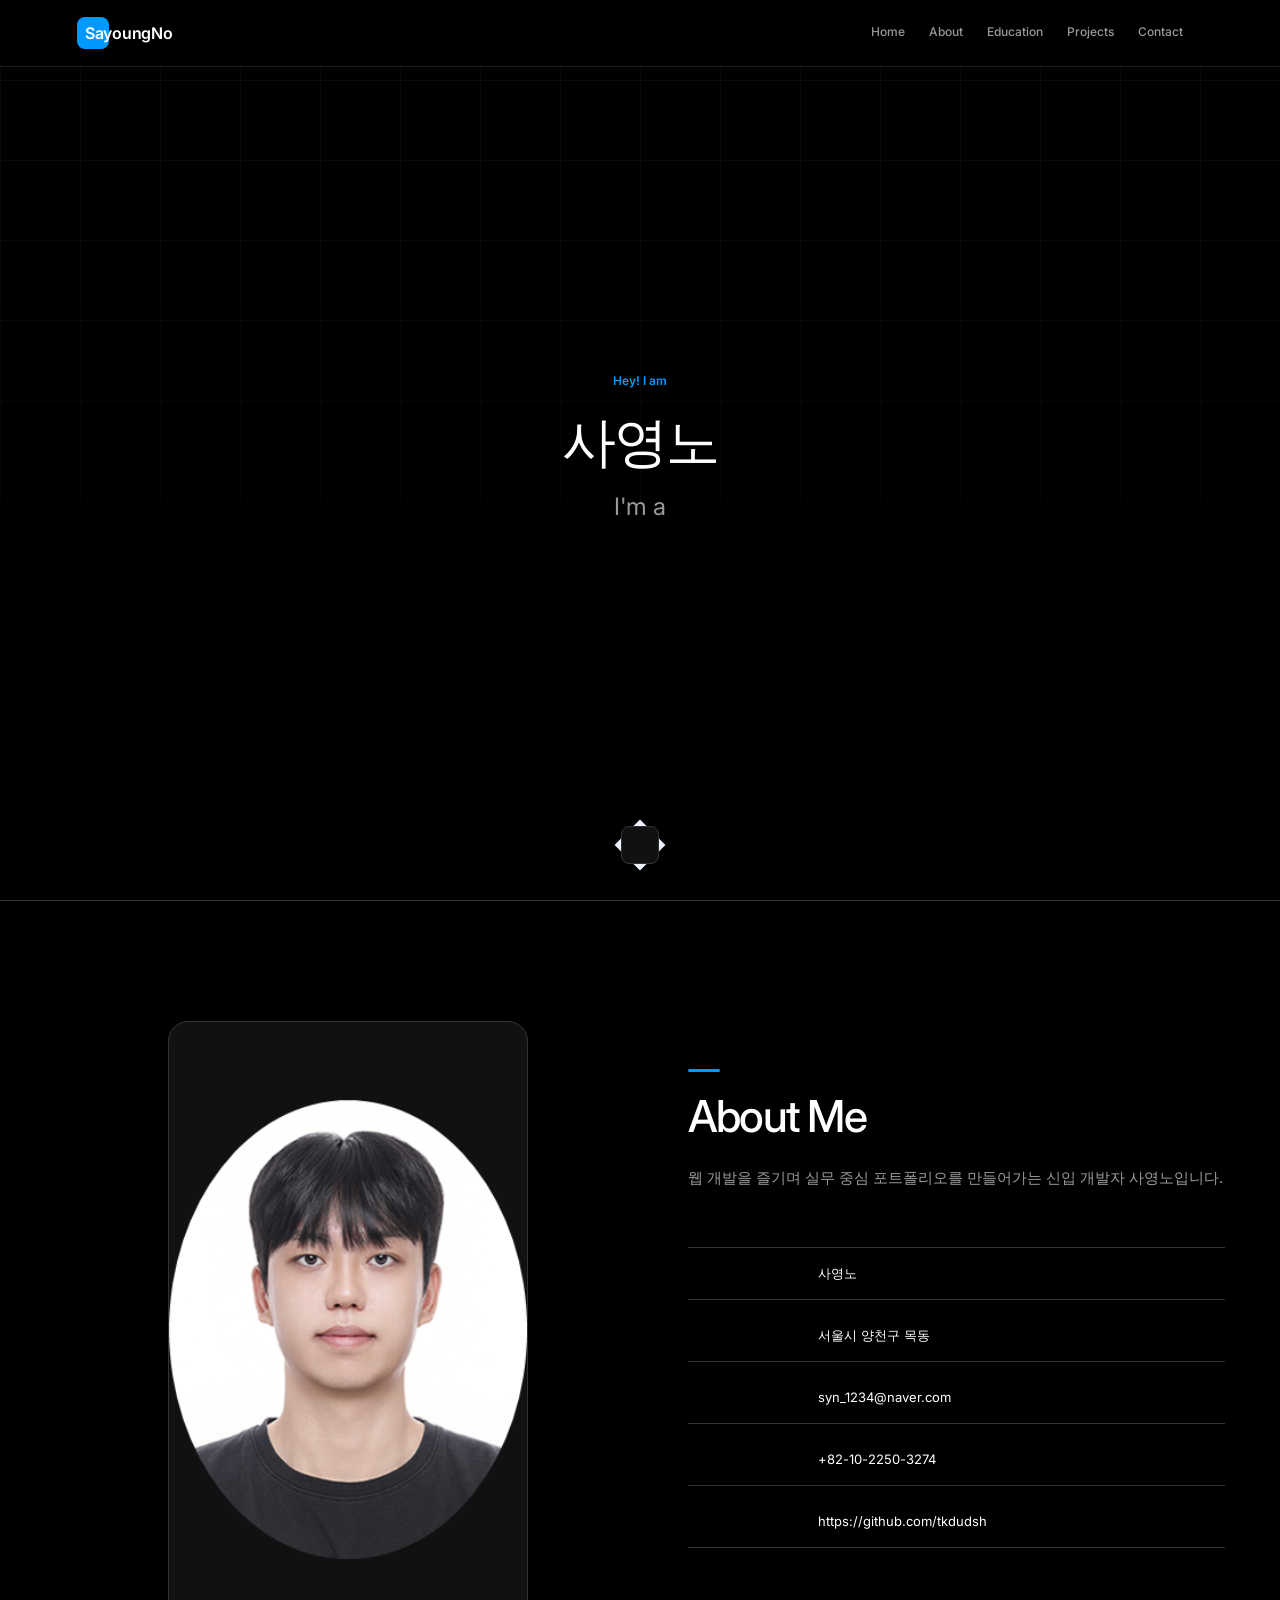
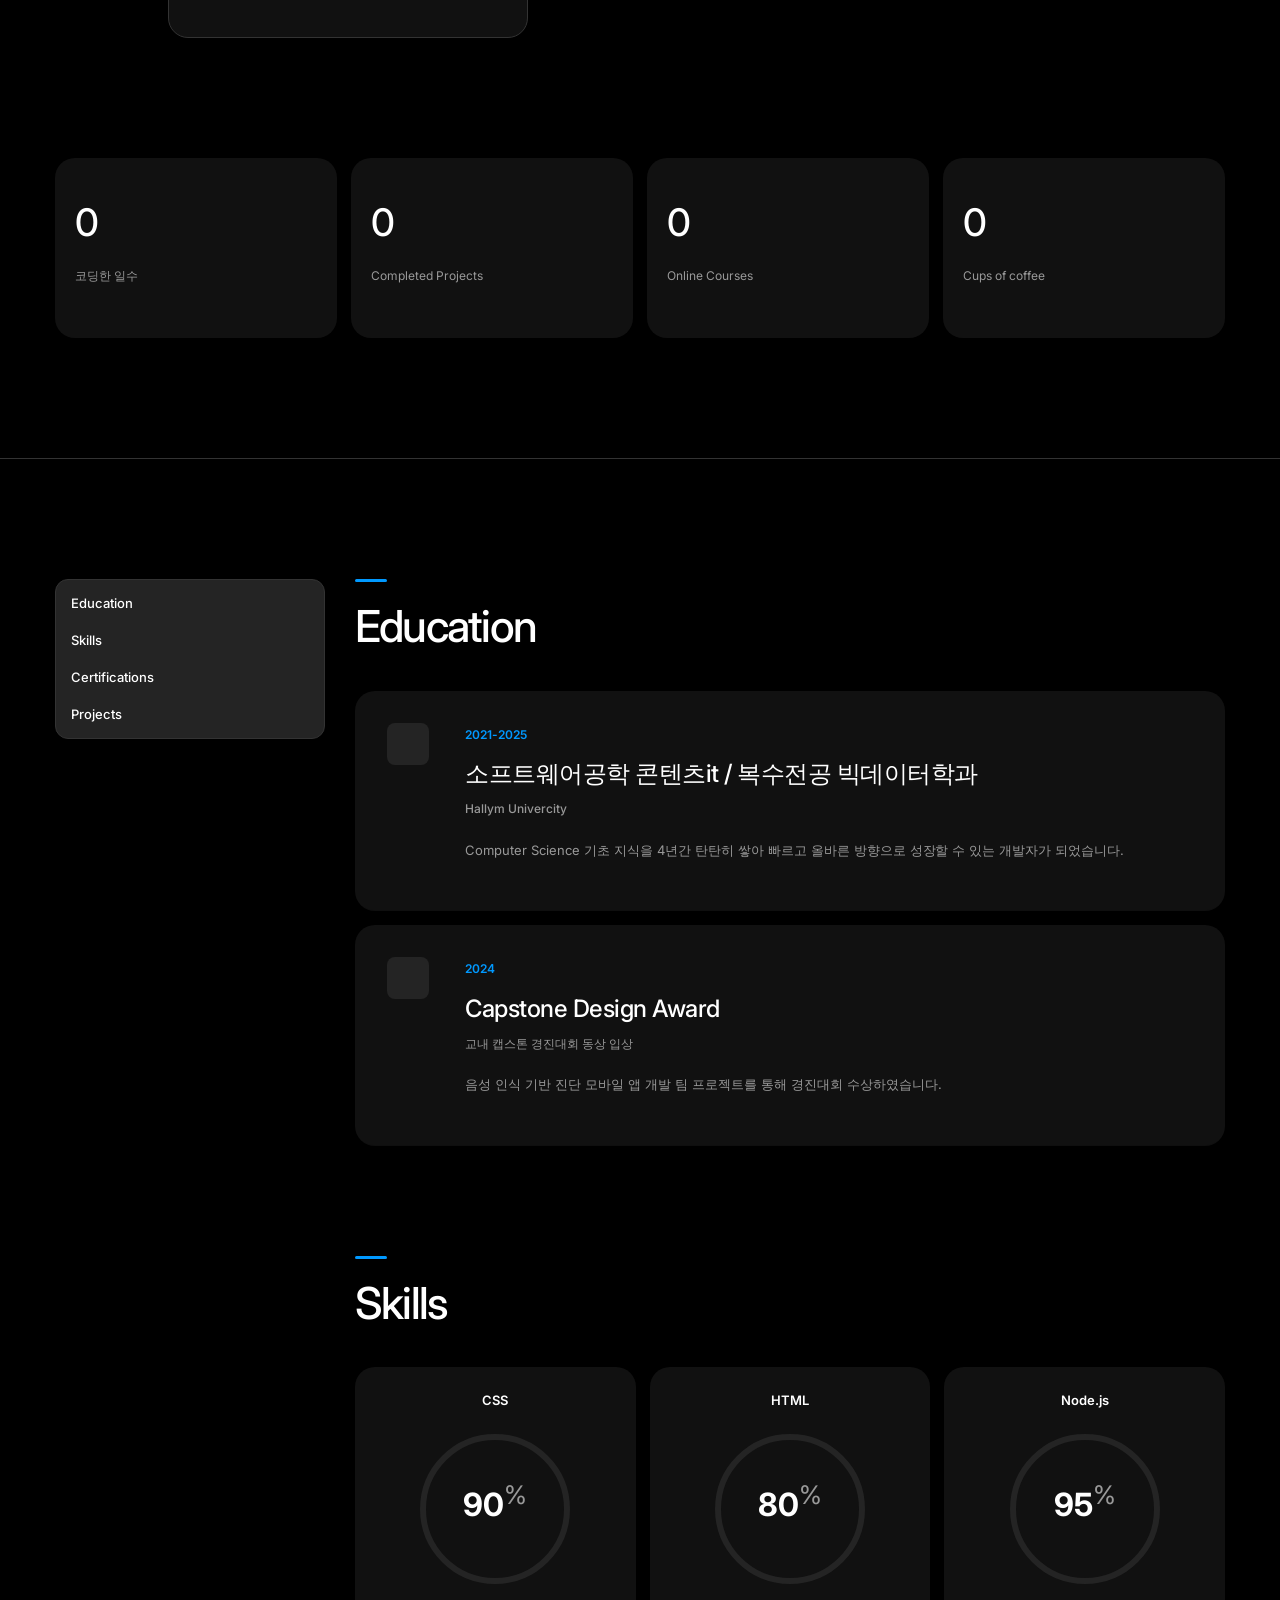
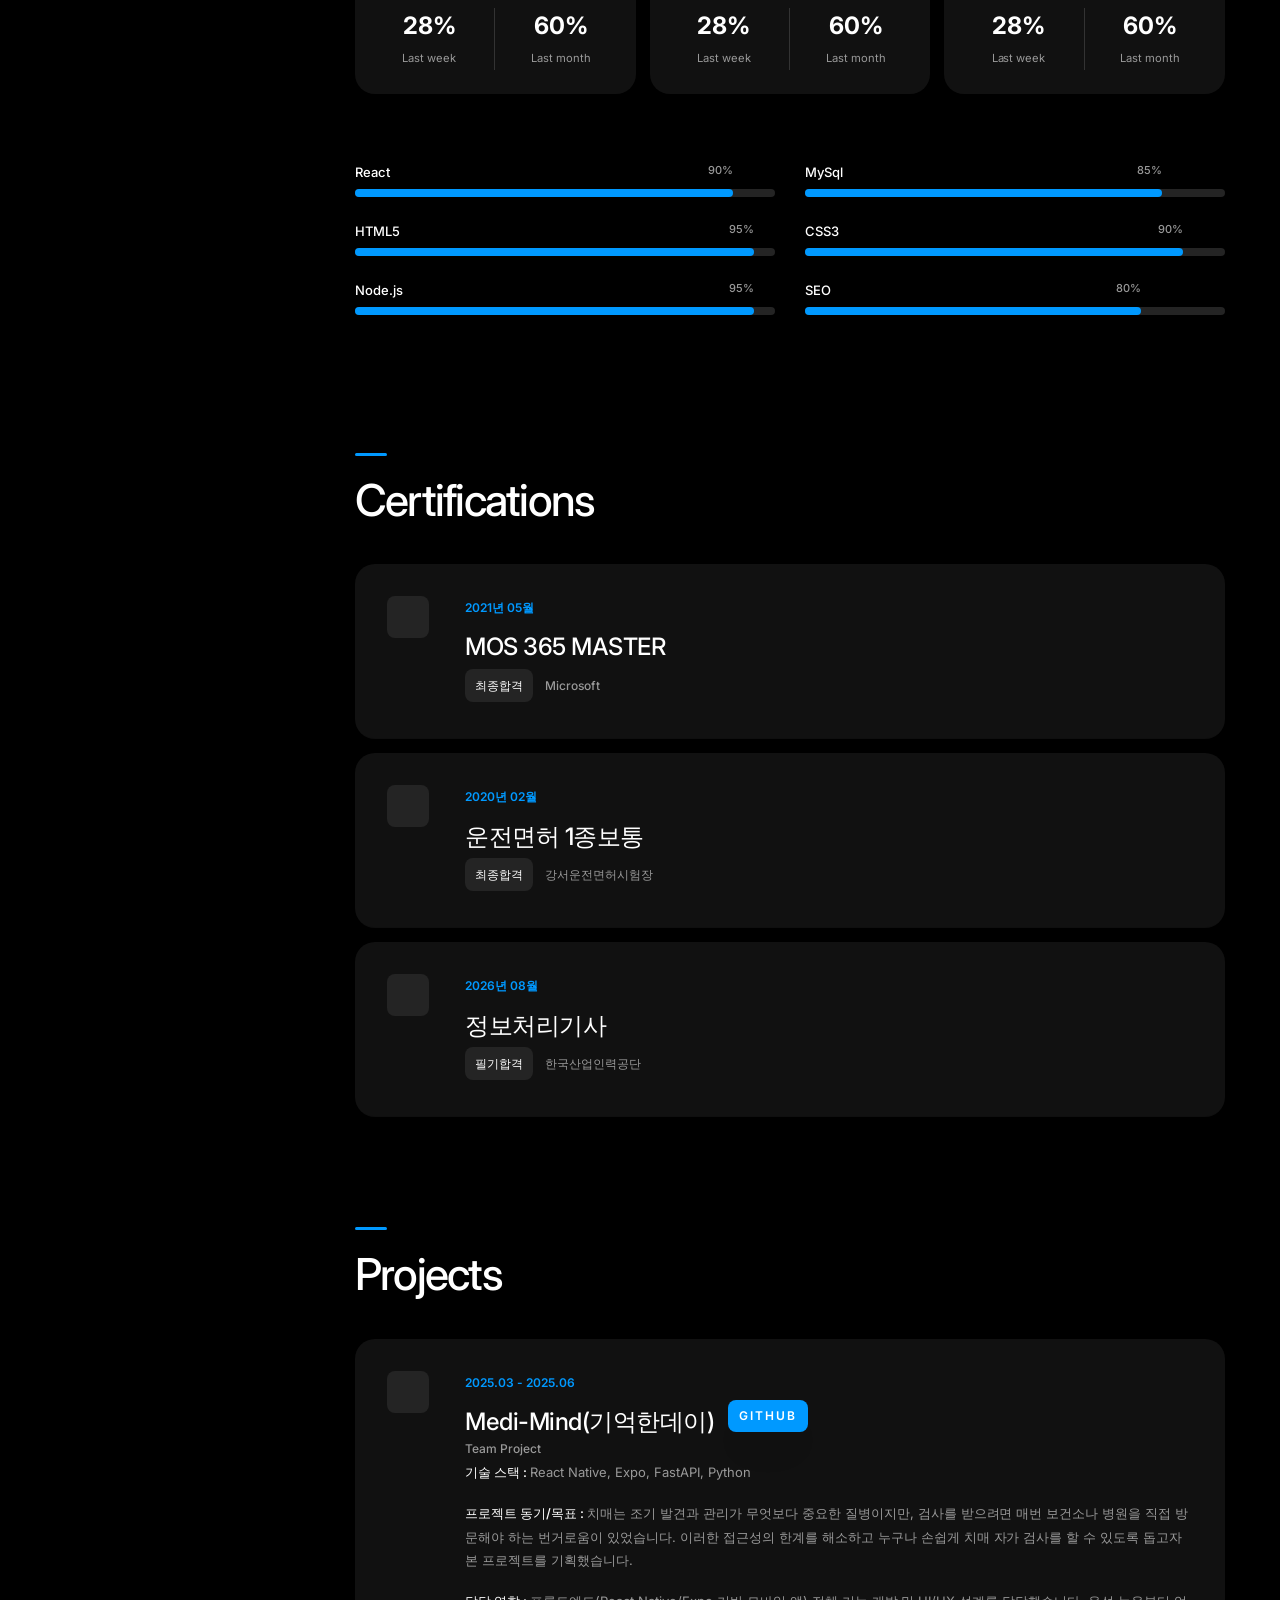
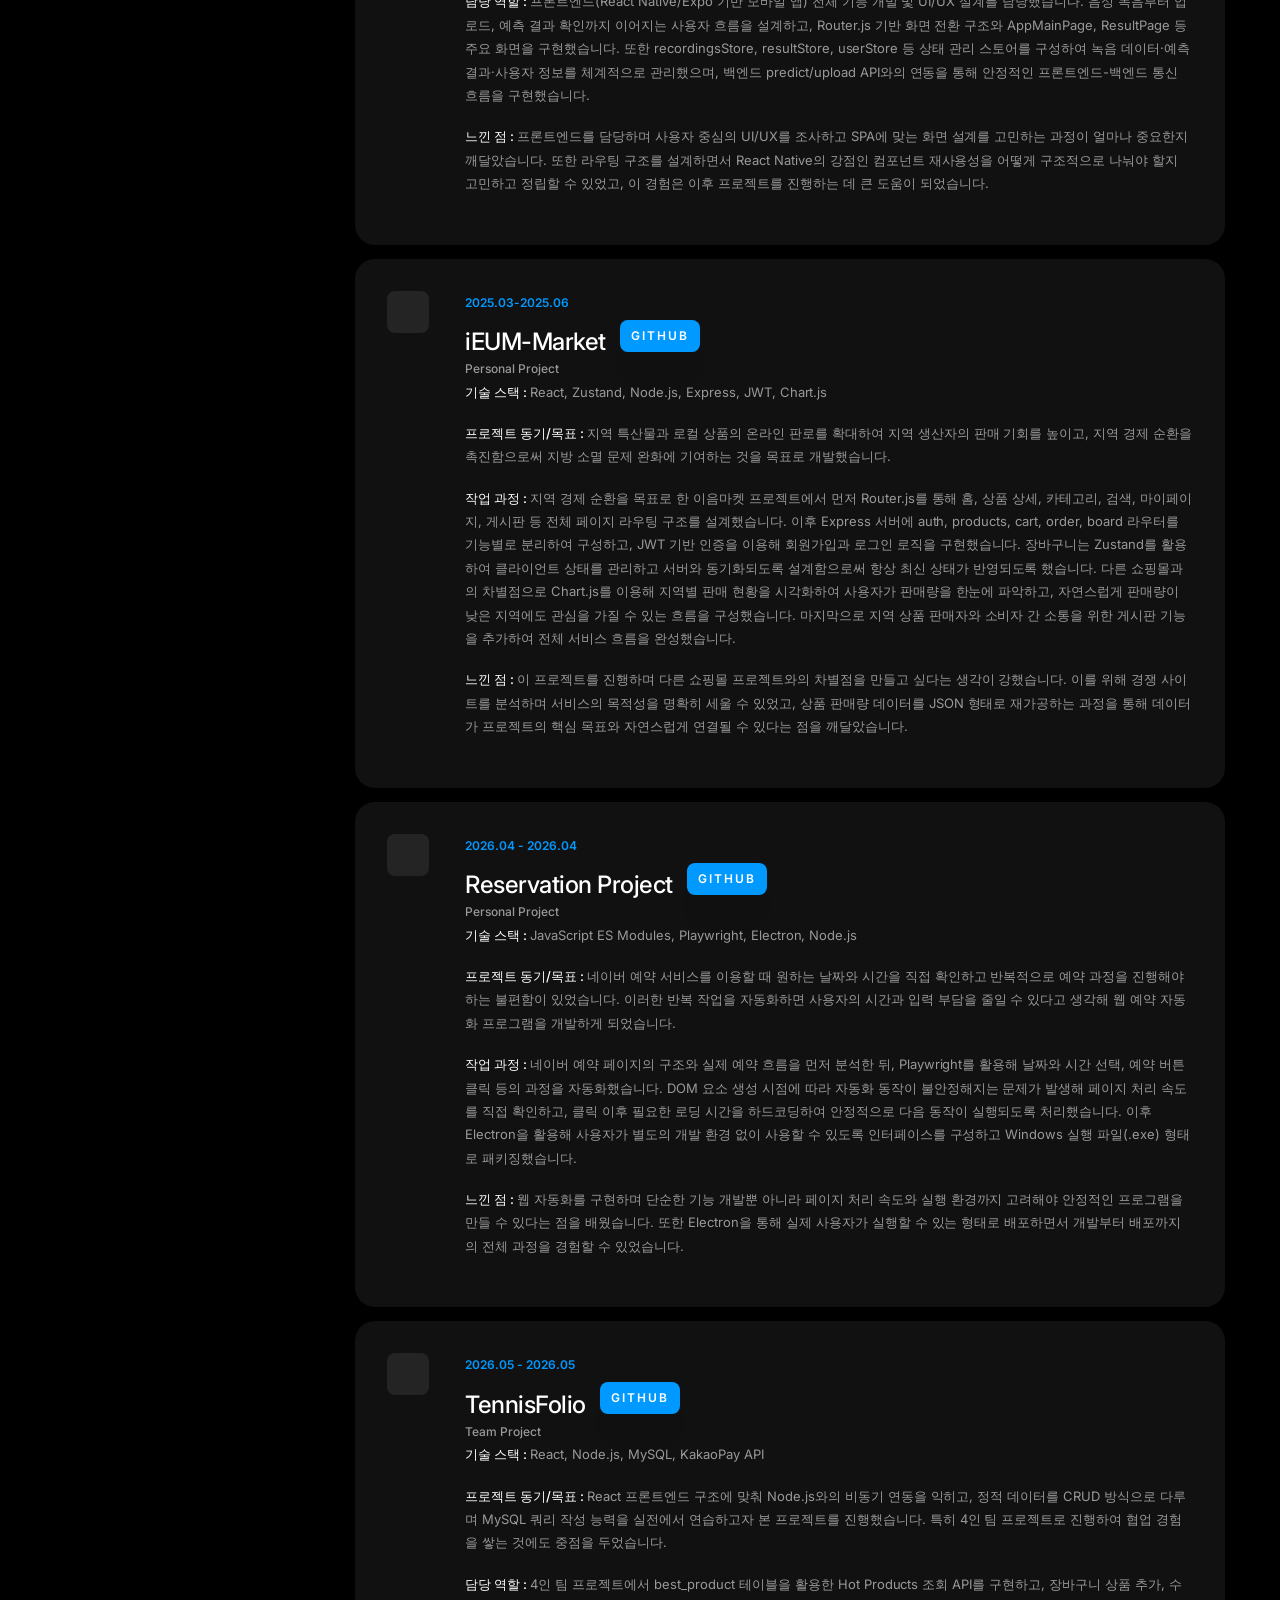
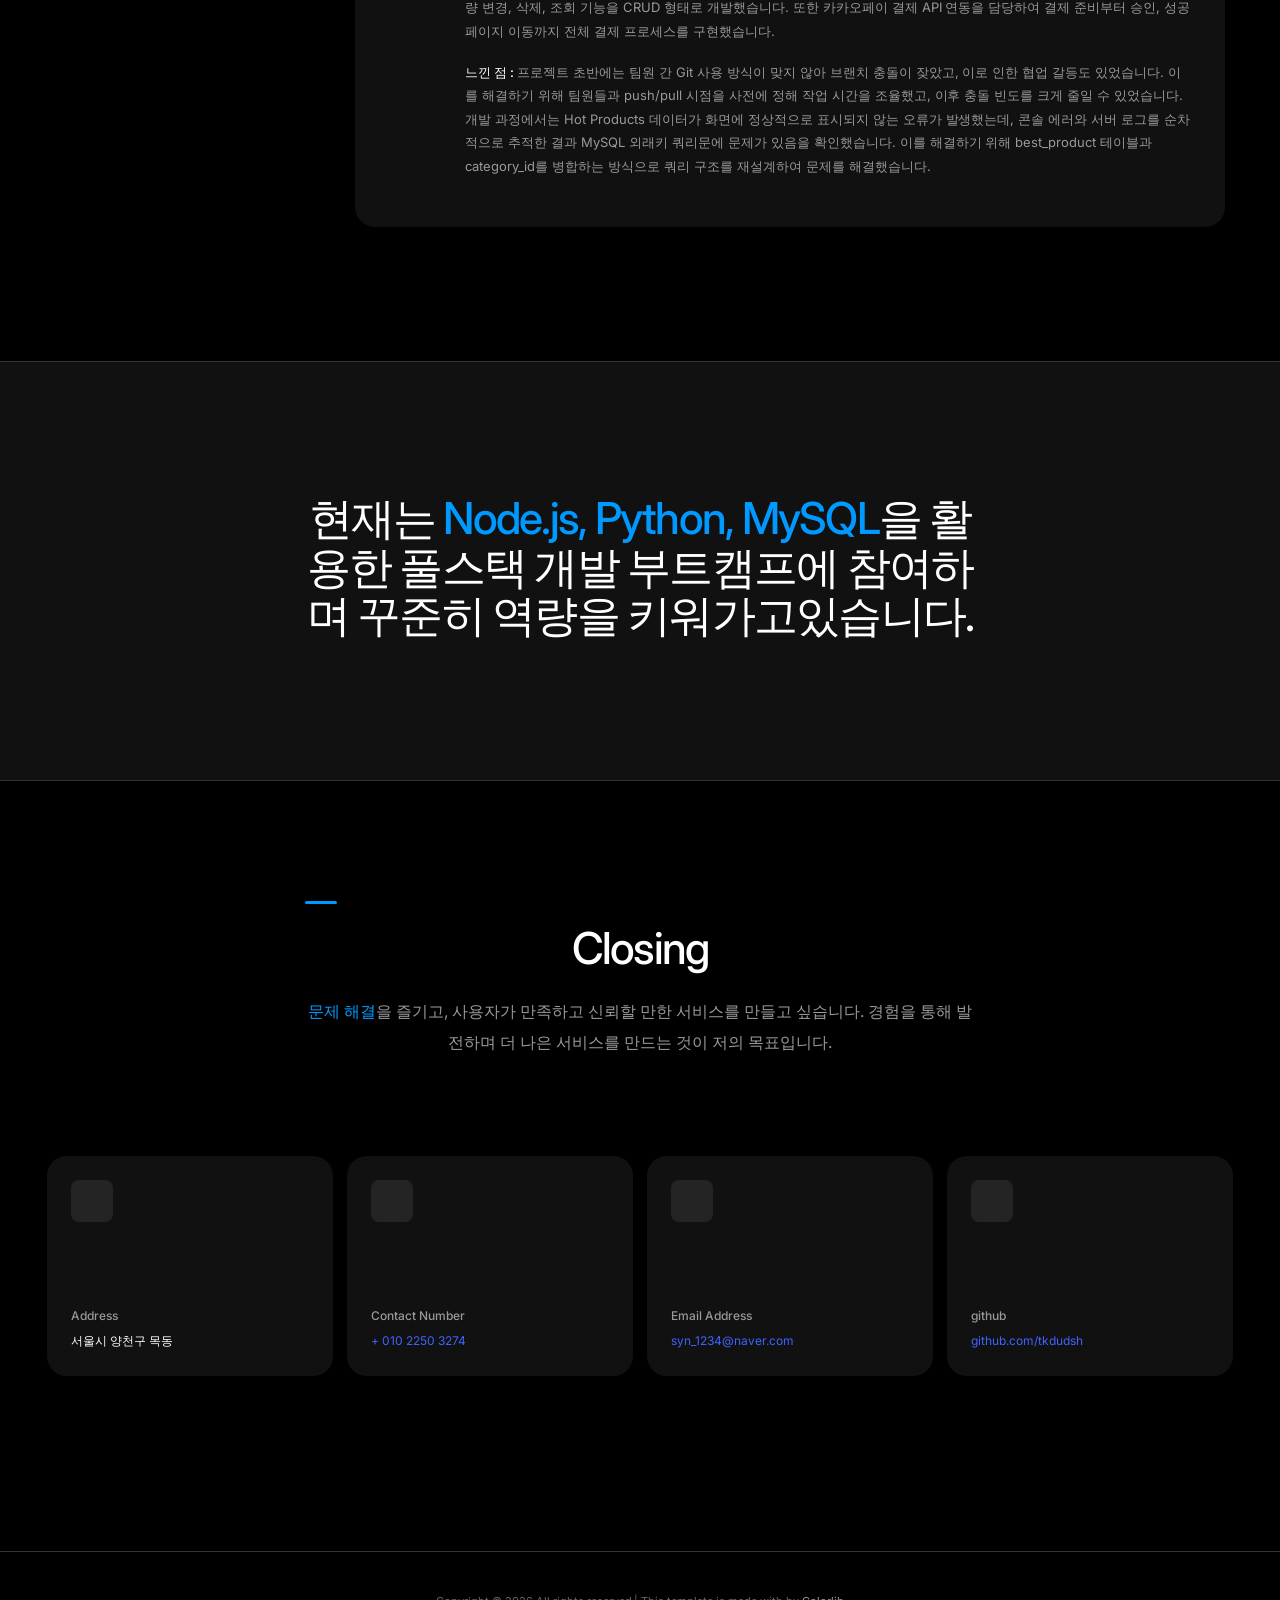
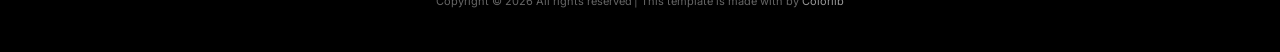
==== commit 3ce57b81: "Framer 디자인 적용 및 원본 콘텐츠 복원" ====
--- a/index.html
+++ b/index.html
@@ -1,106 +1,631 @@
-<!doctype html>
-<html lang="ko">
+<!DOCTYPE html>
+<html lang="en">
+
 <head>
-  <meta charset="utf-8">
-  <meta name="viewport" content="width=device-width, initial-scale=1">
-  <meta name="description" content="문제를 구조화하고 끝까지 구현하는 풀스택 개발자 사영노의 포트폴리오입니다.">
-  <meta name="theme-color" content="#08090a">
-  <title>사영노 — Full-stack Developer</title>
-  <link rel="preconnect" href="https://fonts.googleapis.com">
-  <link rel="preconnect" href="https://fonts.gstatic.com" crossorigin>
-  <link href="https://fonts.googleapis.com/css2?family=Inter:wght@400;500;600&family=Noto+Sans+KR:wght@400;500;600&display=swap" rel="stylesheet">
-  <link rel="stylesheet" href="css/linear.css">
-  <script src="js/portfolio.js" defer></script>
+	<title>웹개발자 사영노</title>
+	<meta charset="utf-8">
+	<meta name="viewport" content="width=device-width, initial-scale=1, shrink-to-fit=no">
+
+	<link href="https://fonts.googleapis.com/css?family=Poppins:100,200,300,400,500,600,700,800,900" rel="stylesheet">
+	<link href="https://fonts.googleapis.com/css2?family=Inter:wght@400;500;600&display=swap" rel="stylesheet">
+
+	<link rel="stylesheet" href="css/open-iconic-bootstrap.min.css">
+	<link rel="stylesheet" href="css/animate.css">
+
+	<link rel="stylesheet" href="css/owl.carousel.min.css">
+	<link rel="stylesheet" href="css/owl.theme.default.min.css">
+	<link rel="stylesheet" href="css/magnific-popup.css">
+
+	<link rel="stylesheet" href="css/aos.css">
+
+	<link rel="stylesheet" href="css/ionicons.min.css">
+
+	<link rel="stylesheet" href="css/flaticon.css">
+	<link rel="stylesheet" href="css/icomoon.css">
+	<link rel="stylesheet" href="css/style.css">
+	<style>
+		.closing-message {
+			color: #222222;
+			font-size: 20px;
+			font-weight: 500;
+			line-height: 1.9;
+		}
+
+		.closing-message strong {
+			color: #f96d00;
+			font-weight: 700;
+		}
+
+		.about-profile-image {
+			width: 82%;
+			max-width: 360px;
+			min-height: 420px;
+			margin: 0 auto;
+			background-size: contain;
+			background-repeat: no-repeat;
+			background-position: center;
+		}
+
+		@media (max-width: 767.98px) {
+			.about-profile-image {
+				width: 75%;
+				min-height: 320px;
+			}
+		}
+	</style>
+	<link rel="stylesheet" href="css/framer.css">
 </head>
-<body>
-  <a class="skip-link" href="#main">본문으로 바로가기</a>
-  <header class="site-header" data-header>
-    <div class="nav-shell">
-      <a class="brand" href="#home" aria-label="홈으로 이동"><span class="brand-mark" aria-hidden="true"><span></span></span><span>Sayoung No</span></a>
-      <button class="nav-toggle" type="button" aria-expanded="false" aria-controls="site-nav"><span class="sr-only">메뉴 열기</span><span></span><span></span></button>
-      <nav class="site-nav" id="site-nav" aria-label="주요 메뉴"><a href="#about">About</a><a href="#experience">Experience</a><a href="#projects">Projects</a><a href="#contact">Contact</a></nav>
-      <a class="nav-cta" href="mailto:syn_1234@naver.com">이메일 보내기 <span aria-hidden="true">↗</span></a>
-    </div>
-  </header>
-
-  <main id="main">
-    <section class="hero" id="home">
-      <div class="hero-glow" aria-hidden="true"></div>
-      <div class="shell hero-inner">
-        <div class="eyebrow reveal"><span class="status-dot"></span> 새로운 기회를 찾고 있습니다</div>
-        <h1 class="hero-title reveal">생각을 구조화하고,<br><span>작동하는 경험으로.</span></h1>
-        <p class="hero-copy reveal">사용자의 불편을 발견하고 프론트엔드부터 백엔드까지 직접 연결합니다. 문제를 끝까지 추적해 신뢰할 수 있는 서비스를 만드는 개발자 사영노입니다.</p>
-        <div class="hero-actions reveal"><a class="button button-primary" href="#projects">프로젝트 보기 <span>↓</span></a><a class="button button-secondary" href="https://github.com/tkdudsh" target="_blank" rel="noreferrer">GitHub <span>↗</span></a></div>
-
-        <div class="product-window reveal" aria-label="개발자 프로필 요약">
-          <div class="window-bar"><div class="window-brand"><span class="mini-mark"></span><span>Portfolio</span><span class="slash">/</span><span>Overview</span></div><div class="window-actions"><span>⌕</span><span>···</span></div></div>
-          <div class="window-body">
-            <aside class="window-sidebar" aria-hidden="true"><div class="side-dot active"></div><div class="side-dot"></div><div class="side-dot"></div><div class="side-dot"></div></aside>
-            <div class="window-content">
-              <div class="window-heading"><div><span class="mono-label">DEVELOPER / SEOUL</span><h2>Build with clarity.</h2></div><div class="avatar-stack"><span>RN</span><span>JS</span><span>PY</span></div></div>
-              <div class="issue-grid">
-                <article class="issue-card featured"><div class="issue-top"><span>DEV-01</span><span class="priority">● High impact</span></div><h3>사용자 흐름을 먼저 설계합니다</h3><p>복잡한 요구를 명확한 화면과 기능 단위로 나눕니다.</p><div class="issue-tags"><span>Product thinking</span><span>UI/UX</span></div></article>
-                <article class="issue-card"><div class="issue-top"><span>DEV-02</span><span class="issue-state">In progress</span></div><h3>Frontend ↔ Backend</h3><div class="code-lines"><i></i><i></i><i></i></div><div class="issue-tags"><span>React</span><span>Node.js</span></div></article>
-                <article class="issue-card compact"><span class="mono-label">CURRENT FOCUS</span><div class="focus-row"><strong>Full-stack</strong><span>Node.js · Python · MySQL</span></div></article>
-                <article class="issue-card compact metric-card"><span class="mono-label">SHIPPED</span><strong>04</strong><span>Projects</span></article>
-              </div>
-            </div>
-          </div>
-        </div>
-      </div>
-    </section>
-
-    <section class="section about-section" id="about">
-      <div class="shell">
-        <div class="section-intro reveal"><span class="section-number">01</span><div><p class="section-kicker">About</p><h2>좋은 개발은 이해에서<br>시작된다고 믿습니다.</h2></div></div>
-        <div class="about-grid">
-          <div class="portrait-card reveal"><div class="portrait-frame"><img src="images/about.png" alt="개발자 사영노 프로필 사진" width="314" height="403"></div><div class="portrait-meta"><span>사영노</span><span>Full-stack Developer</span></div></div>
-          <div class="about-content reveal">
-            <p class="lead">웹 개발을 즐기며, 실무에서 마주치는 문제를 스스로 정의하고 해결하는 힘을 기르고 있습니다.</p>
-            <p>기능을 단순히 구현하는 데서 멈추지 않고 사용자가 어떤 순서로 서비스를 경험하는지, 데이터가 어떻게 이동하는지 함께 고민합니다. React 기반 인터페이스와 Node.js·Python 백엔드를 연결하며 서비스의 전체 흐름을 경험해 왔습니다.</p>
-            <div class="principles"><div class="principle"><span>01</span><div><h3>문제를 명확하게</h3><p>요구사항을 작은 단위로 분해하고 우선순위를 정합니다.</p></div></div><div class="principle"><span>02</span><div><h3>끝까지 추적하기</h3><p>로그와 데이터를 근거로 원인을 찾고 해결합니다.</p></div></div><div class="principle"><span>03</span><div><h3>함께 개선하기</h3><p>협업 규칙과 피드백을 통해 더 나은 결과를 만듭니다.</p></div></div></div>
-          </div>
-        </div>
-      </div>
-    </section>
-
-    <section class="section experience-section" id="experience">
-      <div class="shell">
-        <div class="section-intro reveal"><span class="section-number">02</span><div><p class="section-kicker">Experience</p><h2>배우고, 만들고,<br>다시 개선했습니다.</h2></div></div>
-        <div class="experience-grid">
-          <div class="timeline reveal">
-            <article class="timeline-item"><div class="timeline-date">2021 — 2025</div><div><span class="item-type">Education</span><h3>한림대학교</h3><p>소프트웨어공학 콘텐츠IT 전공 · 빅데이터학과 복수전공</p></div></article>
-            <article class="timeline-item"><div class="timeline-date">2024</div><div><span class="item-type">Award</span><h3>Capstone Design Award</h3><p>음성 인식 기반 진단 모바일 앱으로 교내 캡스톤 경진대회 동상 수상</p></div></article>
-            <article class="timeline-item"><div class="timeline-date">Current</div><div><span class="item-type">Learning</span><h3>Full-stack Bootcamp</h3><p>Node.js, Python, MySQL을 활용한 풀스택 개발 역량 강화</p></div></article>
-          </div>
-          <aside class="stack-panel reveal"><div class="panel-head"><span>Technical stack</span><span class="online-dot">Live</span></div><div class="stack-list"><div><span>01</span><strong>React / React Native</strong><span>Frontend</span></div><div><span>02</span><strong>Node.js / Express</strong><span>Backend</span></div><div><span>03</span><strong>Python / FastAPI</strong><span>API</span></div><div><span>04</span><strong>MySQL / Zustand</strong><span>Data</span></div><div><span>05</span><strong>Playwright / Electron</strong><span>Automation</span></div></div></aside>
-        </div>
-      </div>
-    </section>
-
-    <section class="section projects-section" id="projects">
-      <div class="shell">
-        <div class="section-intro projects-heading reveal"><span class="section-number">03</span><div><p class="section-kicker">Selected work</p><h2>아이디어를 실제<br>서비스로 연결합니다.</h2></div><p class="heading-note">기획 배경과 사용자 흐름, 기술적 해결 과정이 분명한 프로젝트를 소개합니다.</p></div>
-        <div class="project-list">
-          <article class="project-card reveal">
-            <div class="project-copy"><div class="project-meta"><span>01</span><span>Team project · 2025</span></div><h3>Medi-Mind <span>기억한데이</span></h3><p>사용자가 장소의 제약 없이 음성으로 치매 자가 검사를 진행하고 결과를 확인할 수 있는 모바일 서비스입니다. 녹음부터 업로드, 예측 결과까지 이어지는 전체 사용자 흐름을 설계했습니다.</p><div class="tags"><span>React Native</span><span>Expo</span><span>FastAPI</span><span>Python</span></div><a class="text-link" href="https://github.com/tkdudsh/medi-mind" target="_blank" rel="noreferrer">Repository <span>↗</span></a></div>
-            <div class="project-visual medi-visual" aria-hidden="true"><div class="phone"><div class="phone-bar"><span>9:41</span><span>● ●</span></div><div class="phone-content"><span class="app-label">MEDI-MIND</span><h4>오늘의 기억을<br>확인해 볼까요?</h4><div class="voice-ring"><i></i><b>음성 검사 시작</b></div><div class="mini-progress"><span></span><span></span><span></span></div></div></div><div class="result-float"><span class="mono-label">ANALYSIS</span><strong>검사 완료</strong><div class="result-line"><i></i></div><small>결과가 안전하게 저장되었습니다.</small></div></div>
-          </article>
-          <article class="project-card reverse reveal">
-            <div class="project-copy"><div class="project-meta"><span>02</span><span>Personal project · 2025</span></div><h3>iEUM Market</h3><p>지역 특산물의 온라인 판로를 넓히고 지역 경제의 순환을 돕는 커머스 서비스입니다. 인증, 상품, 장바구니, 주문, 게시판 API를 분리하고 지역별 판매 데이터를 시각화했습니다.</p><div class="tags"><span>React</span><span>Zustand</span><span>Node.js</span><span>Chart.js</span></div><a class="text-link" href="https://github.com/tkdudsh/iEUm-market" target="_blank" rel="noreferrer">Repository <span>↗</span></a></div>
-            <div class="project-visual market-visual" aria-hidden="true"><div class="market-nav"><span>iEUM</span><div><i></i><i></i><i></i></div></div><div class="market-heading"><span>LOCAL MARKET</span><strong>지역의 좋은 것을<br>더 가까이.</strong></div><div class="market-bottom"><div class="product-tile"><span class="product-orb"></span><small>제철 농산물</small></div><div class="product-tile"><span class="product-orb orb-two"></span><small>로컬 푸드</small></div><div class="chart-card"><span>지역별 판매</span><div class="bars"><i></i><i></i><i></i><i></i><i></i></div></div></div></div>
-          </article>
-          <div class="project-grid-small">
-            <article class="small-project reveal"><div class="small-project-top"><span>03</span><span>Personal · 2026</span></div><div class="automation-graphic" aria-hidden="true"><div class="browser-mini"><span></span><span></span><span></span></div><div class="calendar-grid"><i></i><i></i><i class="selected"></i><i></i><i></i><i></i><i></i></div><div class="cursor">↖</div></div><h3>Reservation Project</h3><p>Playwright로 반복적인 예약 과정을 자동화하고 Electron 데스크톱 앱으로 패키징했습니다.</p><div class="tags"><span>Playwright</span><span>Electron</span><span>ES Modules</span></div><a class="text-link" href="https://github.com/tkdudsh/reservation" target="_blank" rel="noreferrer">Repository <span>↗</span></a></article>
-            <article class="small-project reveal"><div class="small-project-top"><span>04</span><span>Team · 2026</span></div><div class="commerce-graphic" aria-hidden="true"><div class="court"><i></i><b></b></div><div class="payment-pill"><span>PAYMENT</span><strong>결제 승인</strong><i>✓</i></div></div><h3>TennisFolio</h3><p>상품 조회와 장바구니 CRUD, 카카오페이 결제 승인까지 커머스의 핵심 흐름을 구현했습니다.</p><div class="tags"><span>React</span><span>Node.js</span><span>MySQL</span><span>KakaoPay</span></div><a class="text-link" href="https://github.com/tkdudsh/tennis-folio-project" target="_blank" rel="noreferrer">Repository <span>↗</span></a></article>
-          </div>
-        </div>
-      </div>
-    </section>
-
-    <section class="section credentials-section"><div class="shell credential-grid"><div class="credential-copy reveal"><p class="section-kicker">Credentials</p><h2>꾸준한 학습을<br>결과로 남깁니다.</h2></div><div class="credential-list reveal"><div><span>2021.05</span><strong>MOS 365 Master</strong><em>Microsoft · 최종합격</em></div><div><span>2026.08</span><strong>정보처리기사</strong><em>한국산업인력공단 · 필기합격</em></div></div></div></section>
-    <section class="contact-section" id="contact"><div class="contact-glow" aria-hidden="true"></div><div class="shell contact-inner reveal"><span class="section-kicker">Let's work together</span><h2>좋은 문제를 함께<br>해결하고 싶습니다.</h2><p>사용자가 만족하고 신뢰할 수 있는 서비스를 만들기 위해 계속 배우고 개선하겠습니다.</p><a class="button button-primary contact-button" href="mailto:syn_1234@naver.com">syn_1234@naver.com <span>↗</span></a><div class="contact-links"><a href="https://github.com/tkdudsh" target="_blank" rel="noreferrer"><span>GitHub</span><strong>github.com/tkdudsh</strong></a><a href="tel:+821022503274"><span>Phone</span><strong>+82 10 2250 3274</strong></a><div><span>Location</span><strong>Seoul, Korea</strong></div></div></div></section>
-  </main>
-  <footer class="site-footer"><div class="shell"><a class="brand footer-brand" href="#home"><span class="brand-mark"><span></span></span><span>Sayoung No</span></a><p>Designed &amp; built with clarity.</p><p>© <span data-year></span> Sayoung No</p></div></footer>
+
+<body data-spy="scroll" data-target=".site-navbar-target" data-offset="300">
+
+
+	<nav class="navbar navbar-expand-lg navbar-dark ftco_navbar ftco-navbar-light site-navbar-target" id="ftco-navbar">
+		<div class="container">
+			<a class="navbar-brand" href="index.html"><span>Sa</span>youngNo</a>
+			<button class="navbar-toggler js-fh5co-nav-toggle fh5co-nav-toggle" type="button" data-toggle="collapse"
+				data-target="#ftco-nav" aria-controls="ftco-nav" aria-expanded="false" aria-label="Toggle navigation">
+				<span class="oi oi-menu"></span> Menu
+			</button>
+
+			<div class="collapse navbar-collapse" id="ftco-nav">
+				<ul class="navbar-nav nav ml-auto">
+					<li class="nav-item"><a href="#home-section" class="nav-link"><span>Home</span></a></li>
+					<li class="nav-item"><a href="#about-section" class="nav-link"><span>About</span></a></li>
+					<li class="nav-item"><a href="#education-section" class="nav-link"><span>Education</span></a></li>
+					<li class="nav-item"><a href="#projects-section" class="nav-link"><span>Projects</span></a></li>
+					<li class="nav-item"><a href="#contact-section" class="nav-link"><span>Contact</span></a></li>
+				</ul>
+			</div>
+		</div>
+	</nav>
+	<section class="hero-wrap js-fullheight" id="home-section">
+		<div class="overlay"></div>
+		<div class="container">
+			<div class="row no-gutters slider-text js-fullheight justify-content-center align-items-center">
+				<div class="col-lg-8 col-md-6 ftco-animate d-flex align-items-center">
+					<div class="text text-center">
+						<span class="subheading">Hey! I am</span>
+						<h1>사영노</h1>
+						<h2>I'm a
+							<span class="txt-rotate" data-period="500"
+								data-rotate='[  "신입 웹 개발자", "WEB Developer", "Portfolio Creator"]'></span>
+						</h2>
+					</div>
+				</div>
+			</div>
+		</div>
+		</div>
+		<div class="mouse">
+			<a href="#" class="mouse-icon">
+				<div class="mouse-wheel"><span class="ion-ios-arrow-round-down"></span></div>
+			</a>
+		</div>
+	</section>
+
+	<section class="ftco-about img ftco-section ftco-no-pt ftco-no-pb" id="about-section">
+		<div class="container">
+			<div class="row d-flex no-gutters">
+				<div class="col-md-6 col-lg-6 d-flex">
+					<div class="img-about img d-flex align-items-stretch">
+						<div class="overlay"></div>
+						<div class="img about-profile-image d-flex align-self-stretch align-items-center"
+							style="background-image:url(images/about.png);">
+						</div>
+					</div>
+				</div>
+				<div class="col-md-6 col-lg-6 pl-md-5 py-5">
+					<div class="row justify-content-start pb-3">
+						<div class="col-md-12 heading-section ftco-animate">
+							<h1 class="big">About</h1>
+							<h2 class="mb-4">About Me</h2>
+							<p>웹 개발을 즐기며 실무 중심 포트폴리오를 만들어가는 신입 개발자 사영노입니다.</p>
+							<ul class="about-info mt-4 px-md-0 px-2">
+								<li class="d-flex"><span>Name:</span> <span>사영노</span></li>
+								<li class="d-flex"><span>Address:</span> <span>서울시 양천구 목동</span></li>
+								<li class="d-flex"><span>Email:</span> <span>syn_1234@naver.com</span></li>
+								<li class="d-flex"><span>Phone: </span> <span>+82-10-2250-3274</span></li>
+								<li class="d-flex"><span>github: </span> <span>https://github.com/tkdudsh</span></li>
+							</ul>
+						</div>
+					</div>
+					<div class="counter-wrap ftco-animate d-flex mt-md-3">
+						<div class="text">
+							
+						</div>
+					</div>
+				</div>
+			</div>
+		</div>
+	</section>
+
+	<section class="ftco-section ftco-no-pb ftco-counter img" id="section-counter">
+		<div class="container-fluid px-md-5">
+			<div class="row d-md-flex align-items-center">
+				<div class="col-md d-flex justify-content-center counter-wrap ftco-animate">
+					<div class="block-18 shadow">
+						<div class="text">
+							<strong class="number" data-number="2338">0</strong>
+							<span>코딩한 일수</span>
+						</div>
+					</div>
+				</div>
+				<div class="col-md d-flex justify-content-center counter-wrap ftco-animate">
+					<div class="block-18 shadow">
+						<div class="text">
+							<strong class="number" data-number="4">0</strong>
+							<span>Completed Projects</span>
+						</div>
+					</div>
+				</div>
+				<div class="col-md d-flex justify-content-center counter-wrap ftco-animate">
+					<div class="block-18 shadow">
+						<div class="text">
+							<strong class="number" data-number="12">0</strong>
+							<span>Online Courses</span>
+						</div>
+					</div>
+				</div>
+				<div class="col-md d-flex justify-content-center counter-wrap ftco-animate">
+					<div class="block-18 shadow">
+						<div class="text">
+							<strong class="number" data-number="523">0</strong>
+							<span>Cups of coffee</span>
+						</div>
+					</div>
+				</div>
+			</div>
+		</div>
+	</section>
+
+
+	<section class="ftco-section ftco-no-pb goto-here" id="resume-section">
+		<div class="container">
+			<div class="row">
+				<div class="col-md-3">
+					<nav id="navi">
+						<ul>
+							<li><a href="#page-1">Education</a></li>
+							<li><a href="#page-2">Skills</a></li>
+							<li><a href="#page-3">Certifications</a></li>
+							<li><a href="#page-4">Projects</a></li>
+						</ul>
+					</nav>
+				</div>
+				<div class="col-md-9" id="education-section">
+					<div id="page-1" class="page one">
+						<h2 class="heading">Education</h2>
+						<div class="resume-wrap d-flex ftco-animate">
+							<div class="icon d-flex align-items-center justify-content-center">
+								<span class="flaticon-ideas"></span>
+							</div>
+							<div class="text pl-3">
+								<span class="date">2021-2025</span>
+								<h2>소프트웨어공학 콘텐츠it / 복수전공 빅데이터학과</h2>
+								<span class="position">Hallym Univercity</span>
+								<p> Computer Science 기초 지식을 4년간 탄탄히 쌓아 빠르고 올바른
+									방향으로 성장할 수 있는 개발자가 되었습니다. </p>
+							</div>
+						</div>
+						<div class="resume-wrap d-flex ftco-animate">
+							<div class="icon d-flex align-items-center justify-content-center">
+								<span class="flaticon-ideas"></span>
+							</div>
+							<div class="text pl-3">
+								<span class="date">2024</span>
+								<h2>Capstone Design Award</h2>
+								<span class="position">교내 캡스톤 경진대회 동상 입상</span>
+								<p> 음성 인식 기반 진단 모바일 앱 개발 팀 프로젝트를 통해 경진대회 수상하였습니다.</p>
+							</div>
+						</div>
+					</div>
+
+					<div id="page-2" class="page two">
+						<h2 class="heading">Skills</h2>
+						<div class="row progress-circle mb-5">
+							<div class="col-lg-4 mb-4">
+								<div class="bg-white rounded-lg shadow p-4">
+									<h2 class="h5 font-weight-bold text-center mb-4">CSS</h2>
+
+									<!-- Progress bar 1 -->
+									<div class="progress mx-auto" data-value='90'>
+										<span class="progress-left">
+											<span class="progress-bar border-primary"></span>
+										</span>
+										<span class="progress-right">
+											<span class="progress-bar border-primary"></span>
+										</span>
+										<div
+											class="progress-value w-100 h-100 rounded-circle d-flex align-items-center justify-content-center">
+											<div class="h2 font-weight-bold">90<sup class="small">%</sup></div>
+										</div>
+									</div>
+									<!-- END -->
+
+									<!-- Demo info -->
+									<div class="row text-center mt-4">
+										<div class="col-6 border-right">
+											<div class="h4 font-weight-bold mb-0">28%</div><span
+												class="small text-gray">Last week</span>
+										</div>
+										<div class="col-6">
+											<div class="h4 font-weight-bold mb-0">60%</div><span
+												class="small text-gray">Last month</span>
+										</div>
+									</div>
+									<!-- END -->
+								</div>
+							</div>
+
+							<div class="col-lg-4 mb-4">
+								<div class="bg-white rounded-lg shadow p-4">
+									<h2 class="h5 font-weight-bold text-center mb-4">HTML</h2>
+
+									<!-- Progress bar 1 -->
+									<div class="progress mx-auto" data-value='80'>
+										<span class="progress-left">
+											<span class="progress-bar border-primary"></span>
+										</span>
+										<span class="progress-right">
+											<span class="progress-bar border-primary"></span>
+										</span>
+										<div
+											class="progress-value w-100 h-100 rounded-circle d-flex align-items-center justify-content-center">
+											<div class="h2 font-weight-bold">80<sup class="small">%</sup></div>
+										</div>
+									</div>
+									<!-- END -->
+
+									<!-- Demo info -->
+									<div class="row text-center mt-4">
+										<div class="col-6 border-right">
+											<div class="h4 font-weight-bold mb-0">28%</div><span
+												class="small text-gray">Last week</span>
+										</div>
+										<div class="col-6">
+											<div class="h4 font-weight-bold mb-0">60%</div><span
+												class="small text-gray">Last month</span>
+										</div>
+									</div>
+									<!-- END -->
+								</div>
+							</div>
+
+							<div class="col-lg-4 mb-4">
+								<div class="bg-white rounded-lg shadow p-4">
+									<h2 class="h5 font-weight-bold text-center mb-4">Node.js</h2>
+
+									<!-- Progress bar 1 -->
+									<div class="progress mx-auto" data-value='95'>
+										<span class="progress-left">
+											<span class="progress-bar border-primary"></span>
+										</span>
+										<span class="progress-right">
+											<span class="progress-bar border-primary"></span>
+										</span>
+										<div
+											class="progress-value w-100 h-100 rounded-circle d-flex align-items-center justify-content-center">
+											<div class="h2 font-weight-bold">95<sup class="small">%</sup></div>
+										</div>
+									</div>
+									<!-- END -->
+
+									<!-- Demo info -->
+									<div class="row text-center mt-4">
+										<div class="col-6 border-right">
+											<div class="h4 font-weight-bold mb-0">28%</div><span
+												class="small text-gray">Last week</span>
+										</div>
+										<div class="col-6">
+											<div class="h4 font-weight-bold mb-0">60%</div><span
+												class="small text-gray">Last month</span>
+										</div>
+									</div>
+									<!-- END -->
+								</div>
+							</div>
+						</div>
+						<div class="row">
+							<div class="col-md-6 animate-box">
+								<div class="progress-wrap ftco-animate">
+									<h3>React</h3>
+									<div class="progress">
+										<div class="progress-bar color-1" role="progressbar" aria-valuenow="90"
+											aria-valuemin="0" aria-valuemax="100" style="width:90%">
+											<span>90%</span>
+										</div>
+									</div>
+								</div>
+							</div>
+							<div class="col-md-6 animate-box">
+								<div class="progress-wrap ftco-animate">
+									<h3>MySql</h3>
+									<div class="progress">
+										<div class="progress-bar color-2" role="progressbar" aria-valuenow="85"
+											aria-valuemin="0" aria-valuemax="100" style="width:85%">
+											<span>85%</span>
+										</div>
+									</div>
+								</div>
+							</div>
+							<div class="col-md-6 animate-box">
+								<div class="progress-wrap ftco-animate">
+									<h3>HTML5</h3>
+									<div class="progress">
+										<div class="progress-bar color-3" role="progressbar" aria-valuenow="95"
+											aria-valuemin="0" aria-valuemax="100" style="width:95%">
+											<span>95%</span>
+										</div>
+									</div>
+								</div>
+							</div>
+							<div class="col-md-6 animate-box">
+								<div class="progress-wrap ftco-animate">
+									<h3>CSS3</h3>
+									<div class="progress">
+										<div class="progress-bar color-4" role="progressbar" aria-valuenow="90"
+											aria-valuemin="0" aria-valuemax="100" style="width:90%">
+											<span>90%</span>
+										</div>
+									</div>
+								</div>
+							</div>
+							<div class="col-md-6 animate-box">
+								<div class="progress-wrap ftco-animate">
+									<h3>Node.js</h3>
+									<div class="progress">
+										<div class="progress-bar color-5" role="progressbar" aria-valuenow="80"
+											aria-valuemin="0" aria-valuemax="100" style="width:95%">
+											<span>95%</span>
+										</div>
+									</div>
+								</div>
+							</div>
+							<div class="col-md-6 animate-box">
+								<div class="progress-wrap ftco-animate">
+									<h3>SEO</h3>
+									<div class="progress">
+										<div class="progress-bar color-6" role="progressbar" aria-valuenow="80"
+											aria-valuemin="0" aria-valuemax="100" style="width:80%">
+											<span>80%</span>
+										</div>
+									</div>
+								</div>
+							</div>
+						</div>
+					</div>
+					<div id="page-3" class="page three">
+						<h2 class="heading">Certifications</h2>
+						<div class="resume-wrap d-flex ftco-animate">
+							<div class="icon d-flex align-items-center justify-content-center">
+								<span class="flaticon-ideas"></span>
+							</div>
+							<div class="text pl-3">
+								<span class="date">2021년 05월</span>
+								<h2>MOS 365 MASTER</h2>
+								<span class="certification-status">최종합격</span>
+								<span class="position">Microsoft</span>
+							</div>
+						</div>
+						<div class="resume-wrap d-flex ftco-animate">
+							<div class="icon d-flex align-items-center justify-content-center">
+								<span class="flaticon-ideas"></span>
+							</div>
+							<div class="text pl-3">
+								<span class="date">2020년 02월</span>
+								<h2>운전면허 1종보통</h2>
+								<span class="certification-status">최종합격</span>
+								<span class="position">강서운전면허시험장</span>
+							</div>
+						</div>
+						<div class="resume-wrap d-flex ftco-animate">
+							<div class="icon d-flex align-items-center justify-content-center">
+								<span class="flaticon-ideas"></span>
+							</div>
+							<div class="text pl-3">
+								<span class="date">2026년 08월</span>
+								<h2>정보처리기사</h2>
+								<span class="certification-status">필기합격</span>
+								<span class="position">한국산업인력공단</span>
+							</div>
+						</div>
+					</div>
+					<div id="page-4" class="page four">
+						<h2 id="projects-section" class="heading">Projects</h2>
+						<div class="resume-wrap d-flex ftco-animate">
+							<div class="icon d-flex align-items-center justify-content-center">
+								<span class="flaticon-ideas"></span>
+							</div>
+							<div class="text pl-3">
+								<span class="date">2025.03 - 2025.06</span>
+								<div class="d-flex">
+									<h2>Medi-Mind(기억한데이)</h2>
+									<div>&nbsp;<a class="btn btn-outline-secondary" target="_blank" href="https://github.com/tkdudsh/medi-mind">Github</a>&nbsp;</div>
+								</div>
+								<span class="position">Team Project</span>
+								<div><b class="text-dark">기술 스택 : </b>React Native, Expo, FastAPI, Python</div>
+								<p><b class="text-dark">프로젝트 동기/목표 : </b>치매는 조기 발견과 관리가 무엇보다 중요한 질병이지만, 검사를 받으려면 매번 보건소나 병원을 직접 방문해야 하는 번거로움이 있었습니다. 이러한 접근성의 한계를 해소하고 누구나 손쉽게 치매 자가 검사를 할 수 있도록 돕고자 본 프로젝트를 기획했습니다.</p>
+								<p><b class="text-dark">담당 역할 : </b>프론트엔드(React Native/Expo 기반 모바일 앱) 전체 기능 개발 및 UI/UX 설계를 담당했습니다. 음성 녹음부터 업로드, 예측 결과 확인까지 이어지는 사용자 흐름을 설계하고, Router.js 기반 화면 전환 구조와 AppMainPage, ResultPage 등 주요 화면을 구현했습니다. 또한 recordingsStore, resultStore, userStore 등 상태 관리 스토어를 구성하여 녹음 데이터·예측 결과·사용자 정보를 체계적으로 관리했으며, 백엔드 predict/upload API와의 연동을 통해 안정적인 프론트엔드-백엔드 통신 흐름을 구현했습니다.</p>
+								<p><b class="text-dark">느낀 점 : </b>프론트엔드를 담당하며 사용자 중심의 UI/UX를 조사하고 SPA에 맞는 화면 설계를 고민하는 과정이 얼마나 중요한지 깨달았습니다. 또한 라우팅 구조를 설계하면서 React Native의 강점인 컴포넌트 재사용성을 어떻게 구조적으로 나눠야 할지 고민하고 정립할 수 있었고, 이 경험은 이후 프로젝트를 진행하는 데 큰 도움이 되었습니다.</p>
+							</div>
+						</div>
+						<div class="resume-wrap d-flex ftco-animate">
+							<div class="icon d-flex align-items-center justify-content-center">
+								<span class="flaticon-ideas"></span>
+							</div>
+							<div class="text pl-3">
+								<span class="date">2025.03-2025.06</span>
+								<div class="d-flex">
+									<h2>iEUM-Market</h2>
+									<div>&nbsp;<a class="btn btn-outline-secondary" target="_blank" href="https://github.com/tkdudsh/iEUm-market">Github</a>&nbsp;</div>
+									</div>
+								<span class="position">Personal Project</span>
+								<div><b class="text-dark">기술 스택 : </b>React, Zustand, Node.js, Express, JWT, Chart.js</div>
+								<p><b class="text-dark">프로젝트 동기/목표 : </b>지역 특산물과 로컬 상품의 온라인 판로를 확대하여 지역 생산자의 판매 기회를 높이고, 지역 경제 순환을 촉진함으로써 지방 소멸 문제 완화에 기여하는 것을 목표로 개발했습니다.</p>
+								<p><b class="text-dark">작업 과정 : </b>지역 경제 순환을 목표로 한 이음마켓 프로젝트에서 먼저 Router.js를 통해 홈, 상품 상세, 카테고리, 검색, 마이페이지, 게시판 등 전체 페이지 라우팅 구조를 설계했습니다. 이후 Express 서버에 auth, products, cart, order, board 라우터를 기능별로 분리하여 구성하고, JWT 기반 인증을 이용해 회원가입과 로그인 로직을 구현했습니다. 장바구니는 Zustand를 활용하여 클라이언트 상태를 관리하고 서버와 동기화되도록 설계함으로써 항상 최신 상태가 반영되도록 했습니다. 다른 쇼핑몰과의 차별점으로 Chart.js를 이용해 지역별 판매 현황을 시각화하여 사용자가 판매량을 한눈에 파악하고, 자연스럽게 판매량이 낮은 지역에도 관심을 가질 수 있는 흐름을 구성했습니다. 마지막으로 지역 상품 판매자와 소비자 간 소통을 위한 게시판 기능을 추가하여 전체 서비스 흐름을 완성했습니다.</p>
+								<p><b class="text-dark">느낀 점 : </b>이 프로젝트를 진행하며 다른 쇼핑몰 프로젝트와의 차별점을 만들고 싶다는 생각이 강했습니다. 이를 위해 경쟁 사이트를 분석하며 서비스의 목적성을 명확히 세울 수 있었고, 상품 판매량 데이터를 JSON 형태로 재가공하는 과정을 통해 데이터가 프로젝트의 핵심 목표와 자연스럽게 연결될 수 있다는 점을 깨달았습니다.</p>
+							</div>
+						</div>
+						
+						<div class="resume-wrap d-flex ftco-animate">
+							<div class="icon d-flex align-items-center justify-content-center">
+								<span class="flaticon-ideas"></span>
+							</div>
+							<div class="text pl-3">
+								<span class="date">2026.04 - 2026.04</span>
+								<div class="d-flex">
+									<h2>Reservation Project</h2>
+									<div>&nbsp;<a class="btn btn-outline-secondary" target="_blank" href="https://github.com/tkdudsh/reservation">Github</a>&nbsp;</div>
+									</div>
+								<span class="position">Personal Project</span>
+								<div><b class="text-dark">기술 스택 : </b>JavaScript ES Modules, Playwright, Electron, Node.js</div>
+								<p><b class="text-dark">프로젝트 동기/목표 : </b>네이버 예약 서비스를 이용할 때 원하는 날짜와 시간을 직접 확인하고 반복적으로 예약 과정을 진행해야 하는 불편함이 있었습니다. 이러한 반복 작업을 자동화하면 사용자의 시간과 입력 부담을 줄일 수 있다고 생각해 웹 예약 자동화 프로그램을 개발하게 되었습니다.</p>
+								<p><b class="text-dark">작업 과정 : </b>네이버 예약 페이지의 구조와 실제 예약 흐름을 먼저 분석한 뒤, Playwright를 활용해 날짜와 시간 선택, 예약 버튼 클릭 등의 과정을 자동화했습니다. DOM 요소 생성 시점에 따라 자동화 동작이 불안정해지는 문제가 발생해 페이지 처리 속도를 직접 확인하고, 클릭 이후 필요한 로딩 시간을 하드코딩하여 안정적으로 다음 동작이 실행되도록 처리했습니다. 이후 Electron을 활용해 사용자가 별도의 개발 환경 없이 사용할 수 있도록 인터페이스를 구성하고 Windows 실행 파일(.exe) 형태로 패키징했습니다.</p>
+								<p><b class="text-dark">느낀 점 : </b>웹 자동화를 구현하며 단순한 기능 개발뿐 아니라 페이지 처리 속도와 실행 환경까지 고려해야 안정적인 프로그램을 만들 수 있다는 점을 배웠습니다. 또한 Electron을 통해 실제 사용자가 실행할 수 있는 형태로 배포하면서 개발부터 배포까지의 전체 과정을 경험할 수 있었습니다.</p>
+							</div>
+						</div>
+						<div class="resume-wrap d-flex ftco-animate">
+							<div class="icon d-flex align-items-center justify-content-center">
+								<span class="flaticon-ideas"></span>
+							</div>
+							<div class="text pl-3">
+								<span class="date">2026.05 - 2026.05</span>
+								<div class="d-flex">
+									<h2>TennisFolio</h2>
+									<div>&nbsp;<a class="btn btn-outline-secondary" target="_blank" href="https://github.com/tkdudsh/tennis-folio-project">Github</a>&nbsp;</div>
+								</div>
+								<span class="position">Team Project</span>
+								<div><b class="text-dark">기술 스택 : </b>React, Node.js, MySQL, KakaoPay API</div>
+								<p><b class="text-dark">프로젝트 동기/목표 : </b>React 프론트엔드 구조에 맞춰 Node.js와의 비동기 연동을 익히고, 정적 데이터를 CRUD 방식으로 다루며 MySQL 쿼리 작성 능력을 실전에서 연습하고자 본 프로젝트를 진행했습니다. 특히 4인 팀 프로젝트로 진행하여 협업 경험을 쌓는 것에도 중점을 두었습니다.</p>
+								<p><b class="text-dark">담당 역할 : </b>4인 팀 프로젝트에서 best_product 테이블을 활용한 Hot Products 조회 API를 구현하고, 장바구니 상품 추가, 수량 변경, 삭제, 조회 기능을 CRUD 형태로 개발했습니다. 또한 카카오페이 결제 API 연동을 담당하여 결제 준비부터 승인, 성공 페이지 이동까지 전체 결제 프로세스를 구현했습니다.</p>
+								<p><b class="text-dark">느낀 점 : </b>프로젝트 초반에는 팀원 간 Git 사용 방식이 맞지 않아 브랜치 충돌이 잦았고, 이로 인한 협업 갈등도 있었습니다. 이를 해결하기 위해 팀원들과 push/pull 시점을 사전에 정해 작업 시간을 조율했고, 이후 충돌 빈도를 크게 줄일 수 있었습니다. 개발 과정에서는 Hot Products 데이터가 화면에 정상적으로 표시되지 않는 오류가 발생했는데, 콘솔 에러와 서버 로그를 순차적으로 추적한 결과 MySQL 외래키 쿼리문에 문제가 있음을 확인했습니다. 이를 해결하기 위해 best_product 테이블과 category_id를 병합하는 방식으로 쿼리 구조를 재설계하여 문제를 해결했습니다.</p>
+							</div>
+						</div>
+					</div>
+				</div>
+			</div>
+		</div>
+	</section>
+
+
+	<section class="ftco-section ftco-hireme img" style="background-image: url(images/bg_1.jpg)">
+		<div class="overlay"></div>
+		<div class="container">
+			<div class="row justify-content-center">
+				<div class="col-md-7 ftco-animate text-center">
+					<h2>현재는 <span> Node.js, Python, MySQL</span>을 활용한 풀스택 개발 부트캠프에 참여하며 꾸준히 역량을 키워가고있습니다. </h2>
+					
+				</div>
+			</div>
+		</div>
+	</section>
+
+	<section class="ftco-section contact-section ftco-no-pb" id="contact-section">
+		<div class="container">
+			<div class="row justify-content-center mb-5 pb-3">
+				<div class="col-md-7 heading-section text-center ftco-animate">
+					<h1 class="big big-2">Contact</h1>
+					<h2 class="mb-4">Closing</h2>
+					<p class="closing-message"><strong>문제 해결</strong>을 즐기고, 사용자가 만족하고 신뢰할 만한 서비스를 만들고 싶습니다.
+경험을 통해 발전하며 더 나은 서비스를 만드는 것이 
+저의 목표입니다.
+</p>
+				</div>
+			</div>
+
+			<div class="row d-flex contact-info mb-5">
+				<div class="col-md-6 col-lg-3 d-flex ftco-animate">
+					<div class="align-self-stretch box text-center p-4 shadow">
+						<div class="icon d-flex align-items-center justify-content-center">
+							<span class="icon-map-signs"></span>
+						</div>
+						<div>
+							<h3 class="mb-4">Address</h3>
+							<p>서울시 양천구 목동</p>
+						</div>
+					</div>
+				</div>
+				<div class="col-md-6 col-lg-3 d-flex ftco-animate">
+					<div class="align-self-stretch box text-center p-4 shadow">
+						<div class="icon d-flex align-items-center justify-content-center">
+							<span class="icon-phone2"></span>
+						</div>
+						<div>
+							<h3 class="mb-4">Contact Number</h3>
+							<p><a href="tel://1234567920">+ 010 2250 3274</a></p>
+						</div>
+					</div>
+				</div>
+				<div class="col-md-6 col-lg-3 d-flex ftco-animate">
+					<div class="align-self-stretch box text-center p-4 shadow">
+						<div class="icon d-flex align-items-center justify-content-center">
+							<span class="icon-paper-plane"></span>
+						</div>
+						<div>
+							<h3 class="mb-4">Email Address</h3>
+							<p><a href="mailto:info@yoursite.com">syn_1234@naver.com</a></p>
+						</div>
+					</div>
+				</div>
+				<div class="col-md-6 col-lg-3 d-flex ftco-animate">
+					<div class="align-self-stretch box text-center p-4 shadow">
+						<div class="icon d-flex align-items-center justify-content-center">
+							<span class="icon-globe"></span>
+						</div>
+						<div>
+							<h3 class="mb-4">github</h3>
+							<p><a href="https://github.com/tkdudsh" target="_blank">github.com/tkdudsh</a></p>
+						</div>
+					</div>
+				</div>
+			</div>
+
+		</div>
+	</section>
+
+
+	<footer class="ftco-footer ftco-section">
+		<div class="container">
+
+			<div class="row">
+				<div class="col-md-12 text-center">
+					<p>
+						<!-- Link back to Colorlib can't be removed. Template is licensed under CC BY 3.0. -->
+						Copyright &copy;
+						<script>document.write(new Date().getFullYear());</script> All rights reserved | This template
+						is made with <i class="icon-heart color-danger" aria-hidden="true"></i> by <a
+							href="https://colorlib.com" target="_blank">Colorlib</a>
+						<!-- Link back to Colorlib can't be removed. Template is licensed under CC BY 3.0. -->
+					</p>
+				</div>
+			</div>
+		</div>
+	</footer>
+
+
+
+	<!-- loader -->
+	<div id="ftco-loader" class="show fullscreen"><svg class="circular" width="48px" height="48px">
+			<circle class="path-bg" cx="24" cy="24" r="22" fill="none" stroke-width="4" stroke="#eeeeee" />
+			<circle class="path" cx="24" cy="24" r="22" fill="none" stroke-width="4" stroke-miterlimit="10"
+				stroke="#F96D00" />
+		</svg></div>
+
+
+	<script src="js/jquery.min.js"></script>
+	<script src="js/jquery-migrate-3.0.1.min.js"></script>
+	<script src="js/popper.min.js"></script>
+	<script src="js/bootstrap.min.js"></script>
+	<script src="js/jquery.easing.1.3.js"></script>
+	<script src="js/jquery.waypoints.min.js"></script>
+	<script src="js/jquery.stellar.min.js"></script>
+	<script src="js/owl.carousel.min.js"></script>
+	<script src="js/jquery.magnific-popup.min.js"></script>
+	<script src="js/aos.js"></script>
+	<script src="js/jquery.animateNumber.min.js"></script>
+	<script src="js/scrollax.min.js"></script>
+
+	<script src="js/main.js"></script>
+
 </body>
+
 </html>
--- a/css/framer.css
+++ b/css/framer.css
@@ -0,0 +1,341 @@
+:root {
+  --framer-black: #000000;
+  --framer-white: #ffffff;
+  --framer-muted: #999999;
+  --framer-dim: #666666;
+  --framer-card: #111111;
+  --framer-surface: #242424;
+  --framer-border: #333333;
+  --framer-blue: #0099ff;
+}
+
+html { scroll-behavior: smooth; }
+body {
+  background: var(--framer-black);
+  color: var(--framer-white);
+  font-family: "Inter", sans-serif;
+  font-size: 14px;
+  font-weight: 400;
+  letter-spacing: -0.01px;
+}
+body::before { display: none; }
+a { color: inherit; }
+a:hover { color: var(--framer-blue); }
+p { color: var(--framer-muted); }
+.container { max-width: 1200px; }
+.ftco-section { padding: 120px 0; }
+.ftco-no-pb { padding-bottom: 120px !important; }
+.ftco-no-pt { padding-top: 120px !important; }
+.ftco-animate { opacity: 1 !important; visibility: visible !important; }
+
+/* Navigation */
+.ftco-navbar-light {
+  top: 0;
+  padding: 14px 0;
+  background: rgba(0, 0, 0, 0.92) !important;
+  border-bottom: 1px solid rgba(255, 255, 255, 0.12);
+  backdrop-filter: blur(16px);
+}
+.ftco-navbar-light .navbar-brand,
+.ftco-navbar-light.scrolled .navbar-brand {
+  color: var(--framer-white) !important;
+  font: 600 16px/1 "Inter", sans-serif;
+  letter-spacing: -0.3px;
+}
+.navbar-brand::after { left: -8px; width: 32px; height: 32px; border-radius: 8px; background: var(--framer-blue); }
+.ftco-navbar-light .navbar-brand span { color: var(--framer-white); }
+.ftco-navbar-light .navbar-nav > .nav-item > .nav-link,
+.ftco-navbar-light.scrolled .navbar-nav > .nav-item > .nav-link {
+  padding: 10px 12px;
+  color: var(--framer-muted) !important;
+  font: 500 12px/12px "Inter", sans-serif;
+}
+.ftco-navbar-light .navbar-nav > .nav-item > .nav-link span::before { background: var(--framer-blue); }
+.ftco-navbar-light .navbar-nav > .nav-item > .nav-link:hover,
+.ftco-navbar-light .navbar-nav > .nav-item .nav-link.active,
+.ftco-navbar-light.scrolled .navbar-nav > .nav-item > .nav-link:hover,
+.ftco-navbar-light.scrolled .navbar-nav > .nav-item .nav-link.active { color: var(--framer-white) !important; }
+.ftco-navbar-light .navbar-toggler { color: var(--framer-white) !important; border: 1px solid var(--framer-border); border-radius: 8px; font-size: 12px; }
+
+/* Home */
+.hero-wrap {
+  min-height: 900px;
+  background: var(--framer-black);
+  border-bottom: 1px solid var(--framer-border);
+}
+.hero-wrap .overlay {
+  width: 100%;
+  opacity: 1;
+  background-color: transparent;
+  background-image: linear-gradient(rgba(255,255,255,.045) 1px, transparent 1px), linear-gradient(90deg, rgba(255,255,255,.045) 1px, transparent 1px);
+  background-size: 80px 80px;
+  -webkit-mask-image: linear-gradient(to bottom, #000, transparent 82%);
+  mask-image: linear-gradient(to bottom, #000, transparent 82%);
+}
+.hero-wrap .slider-text { min-height: 900px; }
+.hero-wrap .slider-text .text { position: relative; z-index: 2; }
+.slider-text .subheading {
+  display: inline-block;
+  margin-bottom: 28px;
+  color: var(--framer-blue);
+  font: 600 12px/12px "Inter", sans-serif;
+  letter-spacing: 0;
+  text-transform: none;
+}
+.slider-text h1 {
+  margin-bottom: 20px;
+  color: var(--framer-white);
+  font-family: "Inter", sans-serif;
+  font-size: 54px;
+  font-weight: 500;
+  line-height: 54px;
+  letter-spacing: -2.16px;
+}
+.slider-text h2 {
+  color: var(--framer-muted);
+  font-family: "Inter", sans-serif;
+  font-size: 24px;
+  font-weight: 400;
+}
+.slider-text h2 span { color: var(--framer-white); text-decoration: none; }
+.txt-rotate > .wrap { border-color: var(--framer-blue) !important; }
+.mouse { bottom: 36px; }
+.mouse-icon { width: 38px; height: 38px; border-color: var(--framer-border); border-radius: 8px; background: var(--framer-card); }
+.mouse-wheel { color: var(--framer-white); }
+
+/* Shared headings */
+.heading-section h1.big,
+.heading-section h1.big.big-2 { display: none; }
+.heading-section h2,
+.page .heading {
+  color: var(--framer-white);
+  font-family: "Inter", sans-serif;
+  font-size: 44px;
+  font-weight: 500;
+  line-height: 48.4px;
+  letter-spacing: -1.76px;
+}
+.heading-section h2::before,
+.page .heading::before {
+  content: "";
+  display: block;
+  width: 32px;
+  height: 3px;
+  margin-bottom: 20px;
+  border-radius: 2px;
+  background: var(--framer-blue);
+}
+
+/* About */
+.ftco-about { background: var(--framer-black); }
+.ftco-about .img-about { width: 100%; }
+.ftco-about .img-about .overlay { display: none; }
+.about-profile-image {
+  width: min(82%, 390px) !important;
+  min-height: 500px !important;
+  padding: 20px;
+  border: 1px solid var(--framer-border);
+  border-radius: 20px;
+  background-color: var(--framer-card);
+  filter: grayscale(20%);
+}
+.heading-section p { color: var(--framer-muted); font-size: 15px; line-height: 1.8; }
+.about-info { margin-top: 40px !important; border-top: 1px solid var(--framer-border); }
+.about-info li {
+  min-height: 52px;
+  margin: 0;
+  align-items: center;
+  border-bottom: 1px solid var(--framer-border);
+  color: var(--framer-white);
+}
+.about-info li span:first-child { width: 110px; color: var(--framer-muted); font-size: 12px; font-weight: 500; }
+.about-info li span:last-child { width: auto; color: var(--framer-white); font-size: 13px; }
+
+/* Stats */
+.ftco-counter { padding-top: 0; background: var(--framer-black); }
+.ftco-counter .container-fluid { max-width: 1200px; padding-inline: 15px !important; }
+.ftco-counter .row { gap: 14px; margin: 0; }
+.counter-wrap { padding: 0; }
+.block-18 {
+  width: 100%;
+  min-height: 180px;
+  display: flex;
+  align-items: flex-end;
+  padding: 24px;
+  border-radius: 20px;
+  background: var(--framer-card);
+  box-shadow: none !important;
+}
+.block-18 .text { width: 100%; text-align: left; }
+.block-18 .text strong,
+.block-18 .text strong.number { color: var(--framer-white); font-size: 38px; font-weight: 500; letter-spacing: -1.5px; }
+.block-18 .text span { display: block; margin-top: 8px; color: var(--framer-muted); font-size: 12px; }
+
+/* Resume navigation */
+#resume-section { border-top: 1px solid var(--framer-border); background: var(--framer-black); }
+#navi { top: 100px; }
+#navi ul { margin: 0; padding: 5px; border: 1px solid var(--framer-border); border-radius: 13px; background: var(--framer-surface); }
+#navi li { margin: 0; }
+#navi li a {
+  display: block;
+  padding: 12px 10px;
+  border-radius: 8px;
+  color: var(--framer-white);
+  font: 500 13px/1 "Inter", sans-serif;
+}
+#navi li a.current,
+#navi li a:hover { background: var(--framer-blue); color: var(--framer-white); }
+#navi li a.current::after { display: none; }
+.page { width: 100%; margin-bottom: 110px; }
+.page .heading { margin-bottom: 40px; color: var(--framer-white); }
+
+/* Education, certificates and projects */
+.resume-wrap {
+  margin-bottom: 14px;
+  padding: 32px;
+  border-radius: 20px;
+  background: var(--framer-card);
+}
+.resume-wrap .icon {
+  flex: 0 0 42px;
+  width: 42px;
+  height: 42px;
+  margin-right: 20px;
+  border-radius: 8px;
+  background: var(--framer-surface);
+}
+.resume-wrap .icon span { color: var(--framer-blue); }
+.resume-wrap .text { width: calc(100% - 62px); }
+.resume-wrap .date { color: var(--framer-blue); font: 600 12px/1 "Inter", sans-serif; }
+.resume-wrap h2 { margin-top: 12px; color: var(--framer-white); font: 500 24px/1.3 "Inter", sans-serif; letter-spacing: -0.5px; }
+.resume-wrap .position { color: var(--framer-muted); font: 500 12px/1.4 "Inter", sans-serif; text-transform: none; letter-spacing: 0; }
+.resume-wrap p,
+.resume-wrap div { color: var(--framer-muted); font-size: 13px; line-height: 1.8; }
+.resume-wrap p { margin-top: 18px; }
+.resume-wrap b.text-dark { color: var(--framer-white) !important; font-weight: 500; }
+.resume-wrap .d-flex { align-items: center; flex-wrap: wrap; gap: 10px; }
+.resume-wrap .d-flex h2 { margin-bottom: 0; }
+.btn.btn-outline-secondary {
+  min-height: 32px;
+  padding: 0 10px;
+  border: 1px solid transparent;
+  border-radius: 8px;
+  background: var(--framer-blue);
+  color: var(--framer-white);
+  font: 600 12px/30px "Inter", sans-serif;
+}
+.btn.btn-outline-secondary:hover { border-color: transparent; background: #0088e6; color: var(--framer-white); }
+.certification-status { display: inline-block; margin-right: 8px; padding: 6px 10px; border-radius: 8px; background: var(--framer-surface); color: var(--framer-white); font-size: 12px; }
+
+/* Skills */
+.progress-circle { margin-inline: -7px; }
+.progress-circle > div { padding-inline: 7px; }
+.progress-circle .bg-white {
+  min-height: 260px;
+  border-radius: 20px !important;
+  background: var(--framer-card) !important;
+  box-shadow: none !important;
+}
+.progress-circle h2 { color: var(--framer-white); font-size: 13px; font-weight: 600 !important; }
+.progress-circle .progress { background: transparent; }
+.progress-circle .progress::after { border-color: var(--framer-surface); }
+.progress-circle .progress .progress-bar { border-color: var(--framer-blue) !important; }
+.progress-circle .progress-value { background: var(--framer-card); }
+.progress-circle .h2,
+.progress-circle .h4 { color: var(--framer-white); font-family: "Inter", sans-serif; }
+.progress-circle .small { color: var(--framer-muted) !important; }
+.progress-circle .border-right { border-color: var(--framer-border) !important; }
+.progress-wrap { margin-bottom: 28px; }
+.progress-wrap h3 { color: var(--framer-white); font: 500 13px/1 "Inter", sans-serif; }
+.progress-wrap .progress { height: 8px; border-radius: 8px; background: var(--framer-surface); box-shadow: none; }
+.progress-wrap .progress-bar { border-radius: 8px; background: var(--framer-blue) !important; box-shadow: none; }
+.progress-wrap .progress-bar span { top: -25px; color: var(--framer-muted); font-size: 11px; }
+.progress-wrap .progress-bar span::after { display: none; }
+
+/* Current learning banner */
+.ftco-hireme {
+  min-height: 420px;
+  display: flex;
+  align-items: center;
+  background-image: none !important;
+  background-color: var(--framer-card);
+  border-block: 1px solid var(--framer-border);
+}
+.ftco-hireme .overlay { display: none; }
+.ftco-hireme h2 { color: var(--framer-white); font: 500 44px/48.4px "Inter", sans-serif; letter-spacing: -1.76px; }
+.ftco-hireme h2 span { color: var(--framer-blue); }
+
+/* Contact */
+.contact-section { background: var(--framer-black); }
+.closing-message { color: var(--framer-muted) !important; font: 400 16px/1.9 "Inter", sans-serif !important; }
+.closing-message strong { color: var(--framer-blue) !important; font-weight: 500 !important; }
+.contact-info { margin-top: 60px; }
+.contact-info > div { padding: 7px; }
+.contact-section .box {
+  width: 100%;
+  min-height: 220px;
+  display: flex;
+  flex-direction: column;
+  justify-content: flex-end;
+  align-items: flex-start;
+  border-radius: 20px;
+  background: var(--framer-card);
+  box-shadow: none !important;
+  text-align: left !important;
+}
+.contact-section .box .icon { width: 42px; height: 42px; margin: 0 0 auto; border-radius: 8px; background: var(--framer-surface); }
+.contact-section .box .icon span { color: var(--framer-blue); font-size: 18px; }
+.contact-section .box h3 { margin-bottom: 8px !important; color: var(--framer-muted); font: 500 12px/1 "Inter", sans-serif; text-transform: none; }
+.contact-section .box p,
+.contact-section .box a { margin: 0; color: var(--framer-white); font-size: 12px; word-break: break-word; }
+
+/* Footer */
+.ftco-footer { padding: 40px 0; border-top: 1px solid var(--framer-border); background: var(--framer-black); }
+.ftco-footer p { margin: 0; color: var(--framer-dim); font-size: 11px; }
+.ftco-footer a { color: var(--framer-muted); }
+.ftco-footer .icon-heart { color: var(--framer-blue); }
+#ftco-loader { display: none !important; background: var(--framer-black); }
+#ftco-loader.fullscreen { background: var(--framer-black); }
+#ftco-loader .path-bg { stroke: var(--framer-surface); }
+#ftco-loader .path { stroke: var(--framer-blue); }
+
+@media (max-width: 991.98px) {
+  .ftco-navbar-light { padding-inline: 16px; }
+  .ftco-navbar-light .navbar-collapse { margin-top: 12px; padding: 5px; border: 1px solid var(--framer-border); border-radius: 13px; background: var(--framer-surface); }
+  .ftco-navbar-light .navbar-nav > .nav-item > .nav-link { padding: 12px 10px; }
+  .about-profile-image { min-height: 420px !important; }
+  .ftco-counter .row { display: grid !important; grid-template-columns: repeat(2, 1fr); }
+  .counter-wrap { max-width: none; }
+  .resume-wrap { padding: 26px; }
+  .contact-section .box { min-height: 190px; }
+}
+
+@media (max-width: 767.98px) {
+  .ftco-section { padding: 88px 0; }
+  .ftco-no-pb { padding-bottom: 88px !important; }
+  .ftco-no-pt { padding-top: 88px !important; }
+  .hero-wrap,
+  .hero-wrap .slider-text { min-height: 760px; }
+  .slider-text h1 { font-size: 50px; line-height: 50px; letter-spacing: -2px; }
+  .slider-text h2 { font-size: 20px; }
+  .heading-section h2,
+  .page .heading,
+  .ftco-hireme h2 { font-size: 36px; line-height: 40px; letter-spacing: -1.4px; }
+  .about-profile-image { width: 100% !important; min-height: 390px !important; }
+  #navi { position: static; margin-bottom: 48px; }
+  #navi ul { display: grid; grid-template-columns: repeat(2, 1fr); gap: 4px; }
+  .page { margin-bottom: 84px; }
+  .resume-wrap { display: block !important; padding: 24px; }
+  .resume-wrap .icon { margin: 0 0 20px; }
+  .resume-wrap .text { width: 100%; padding-left: 0 !important; }
+  .resume-wrap h2 { font-size: 21px; }
+  .ftco-hireme { min-height: 360px; }
+}
+
+@media (max-width: 575.98px) {
+  .ftco-counter .row { grid-template-columns: 1fr; }
+  .block-18 { min-height: 140px; }
+  .about-info li { display: grid !important; grid-template-columns: 92px 1fr; }
+  .about-info li span:first-child { width: auto; }
+  .contact-info { margin-inline: 0; }
+}
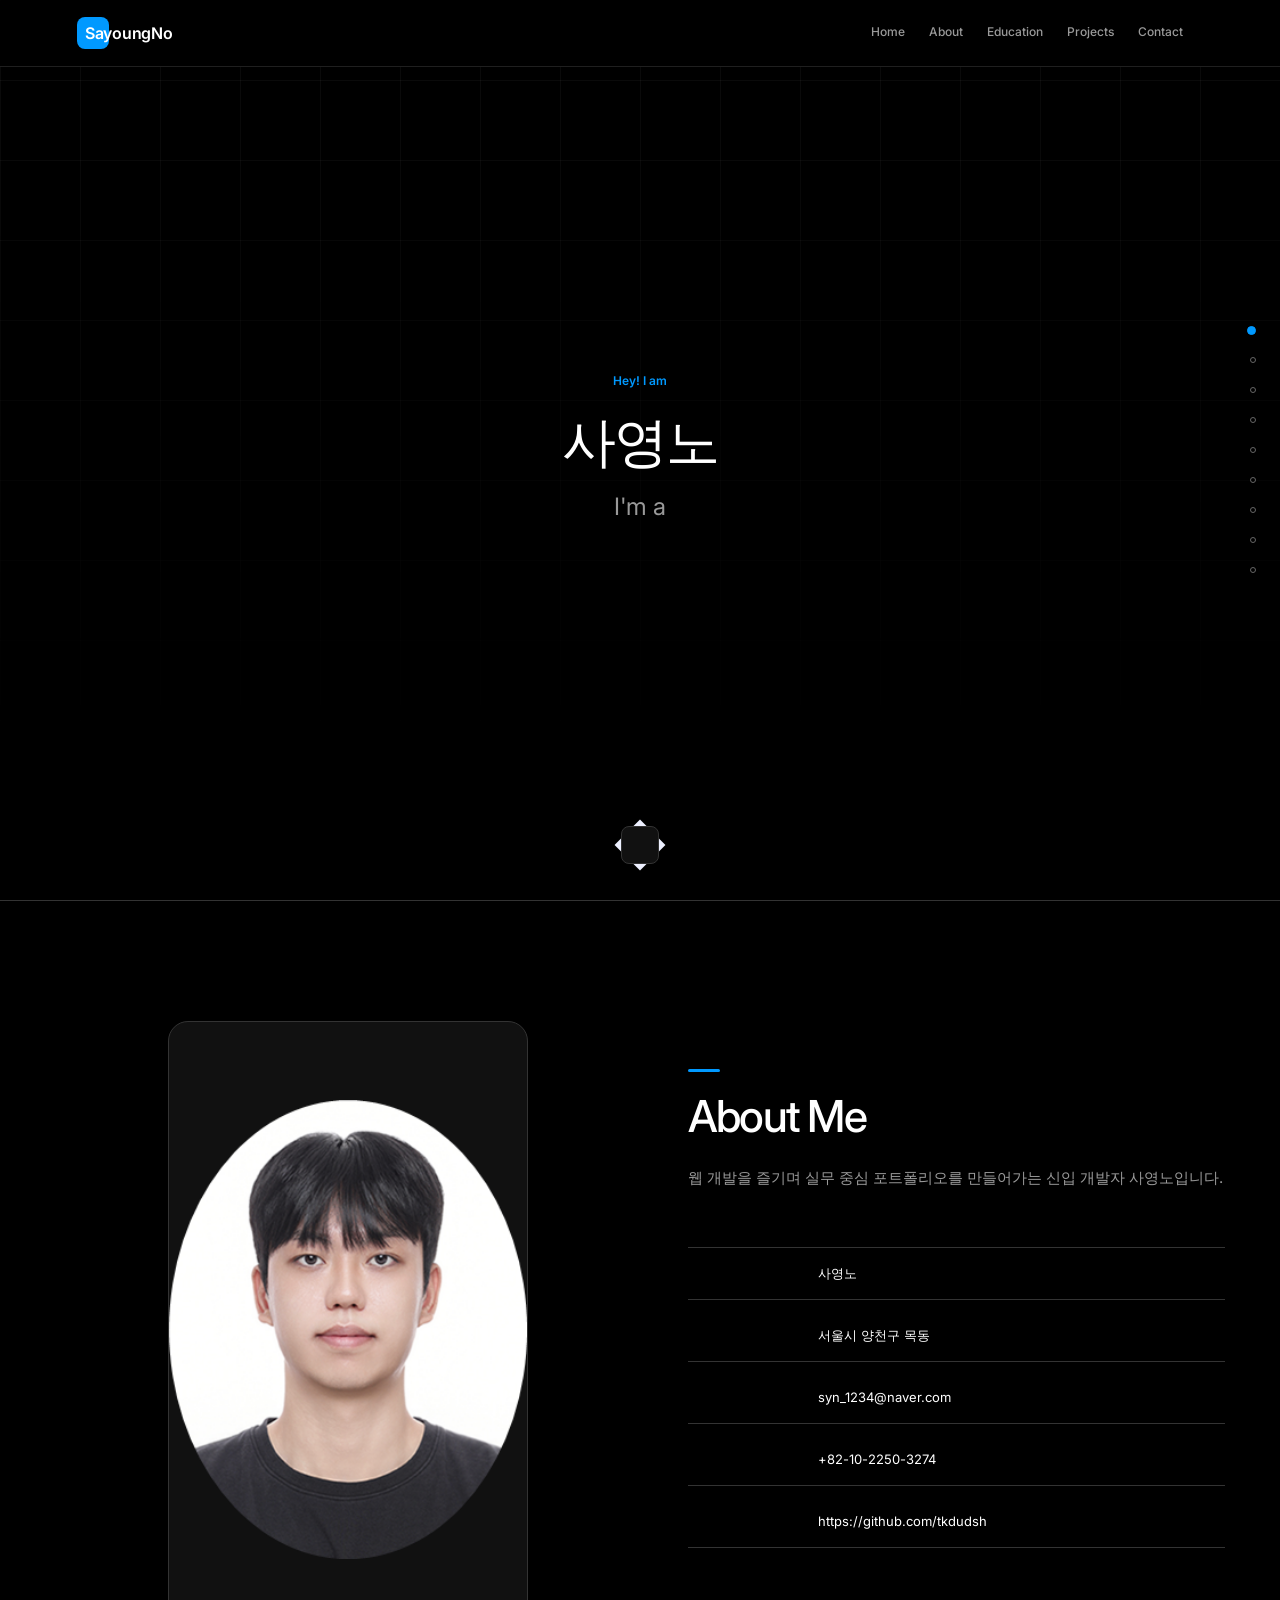
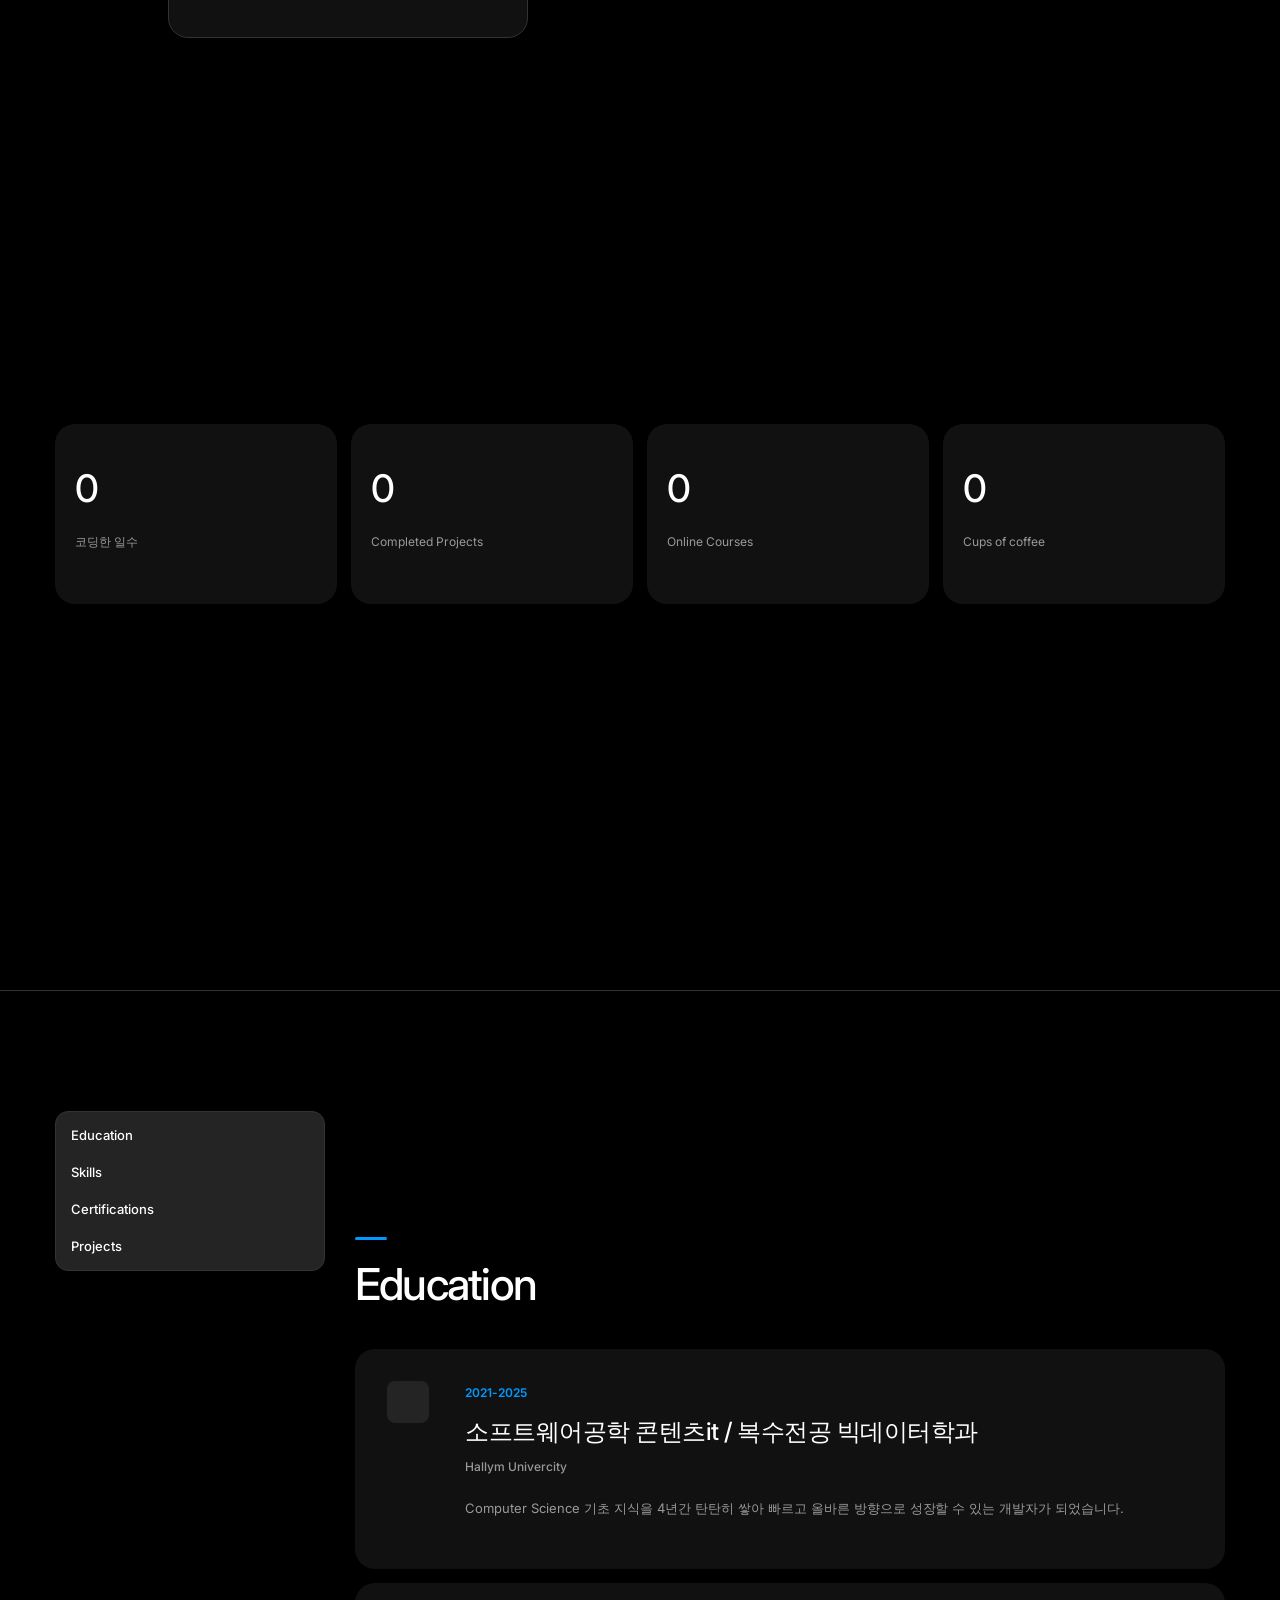
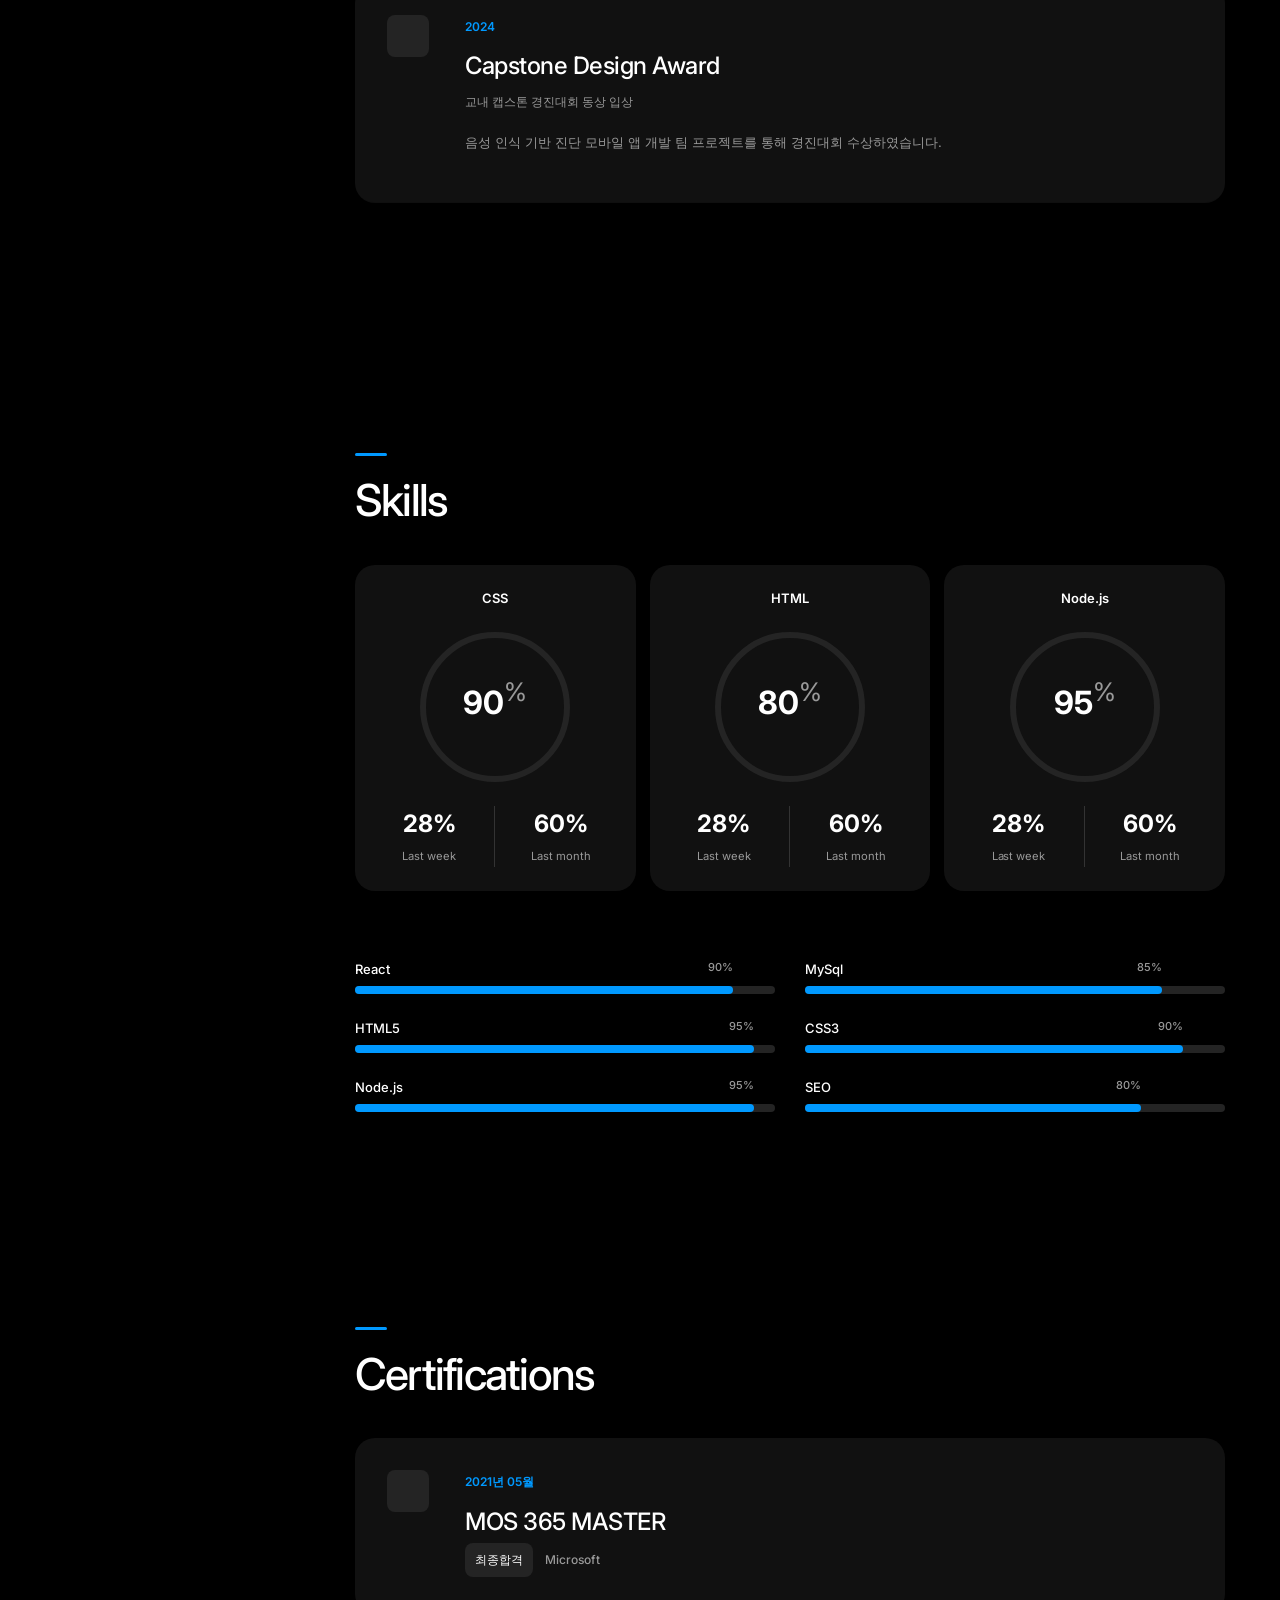
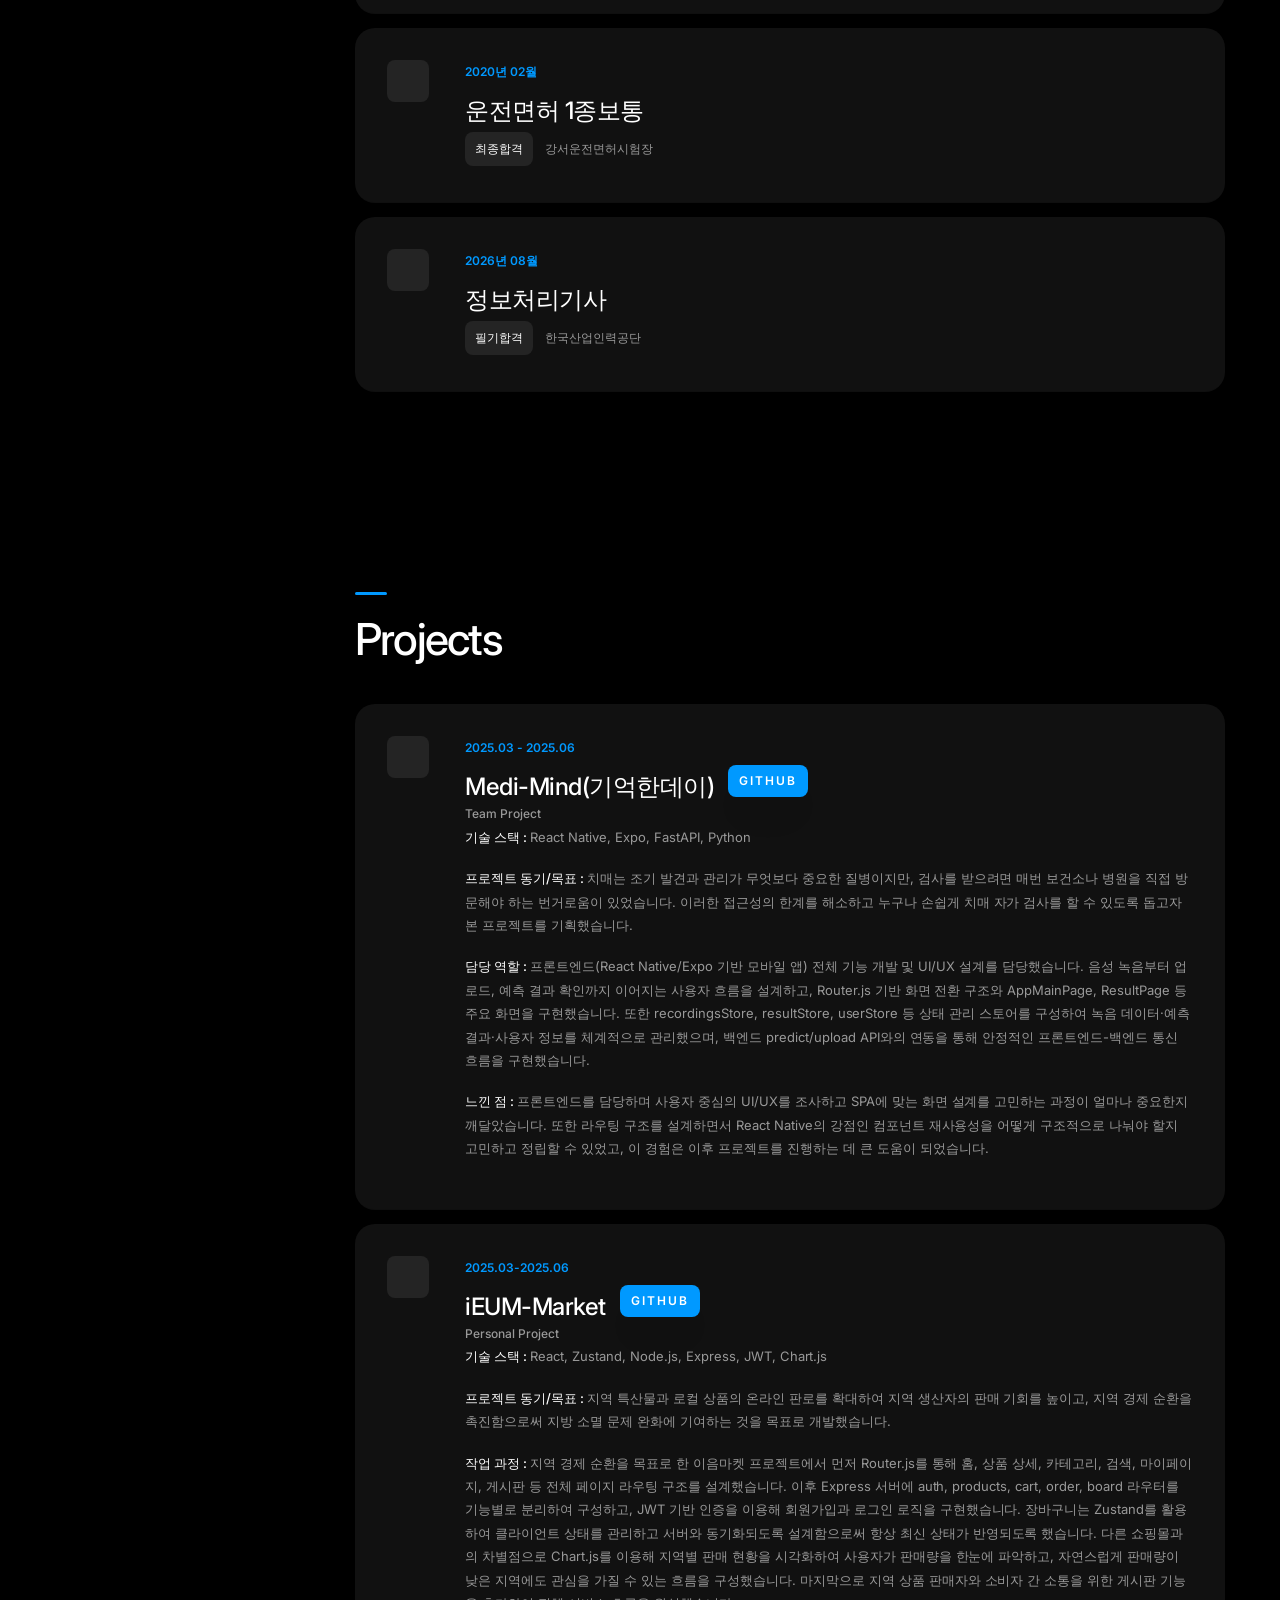
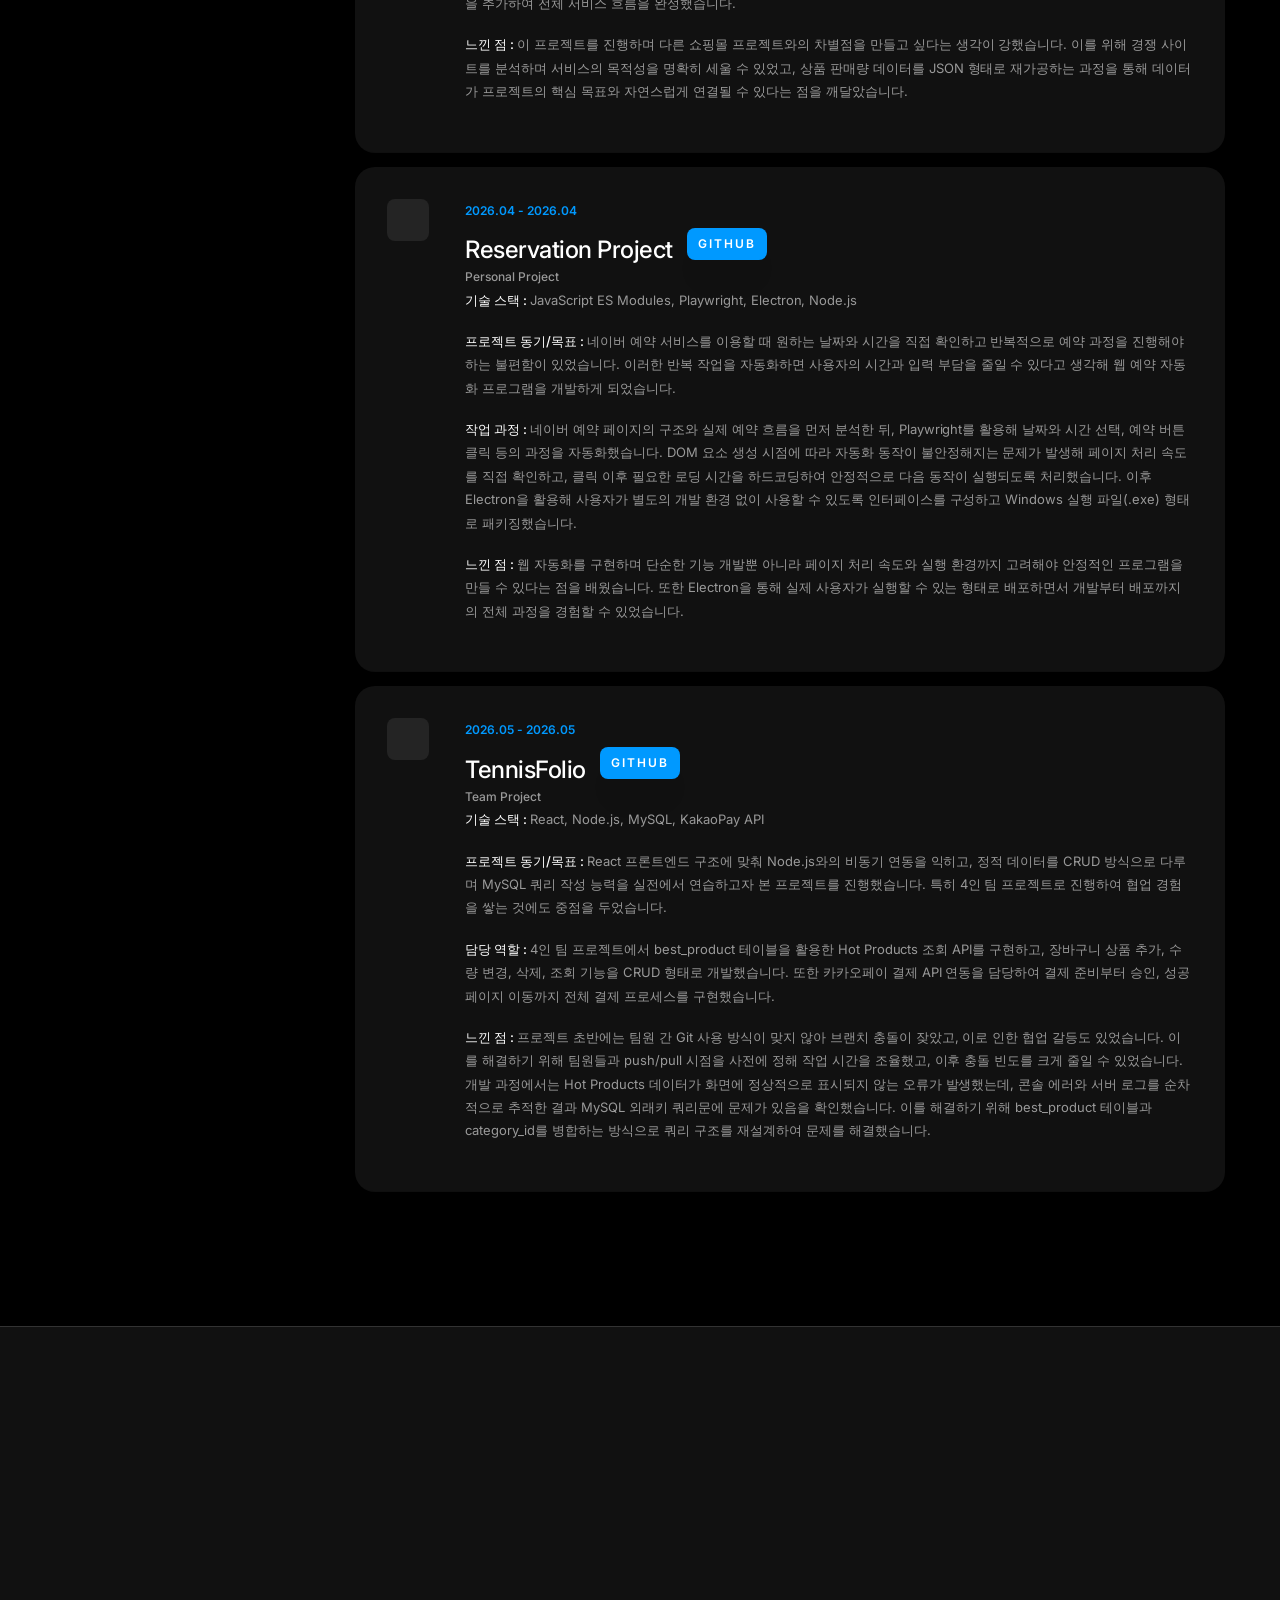
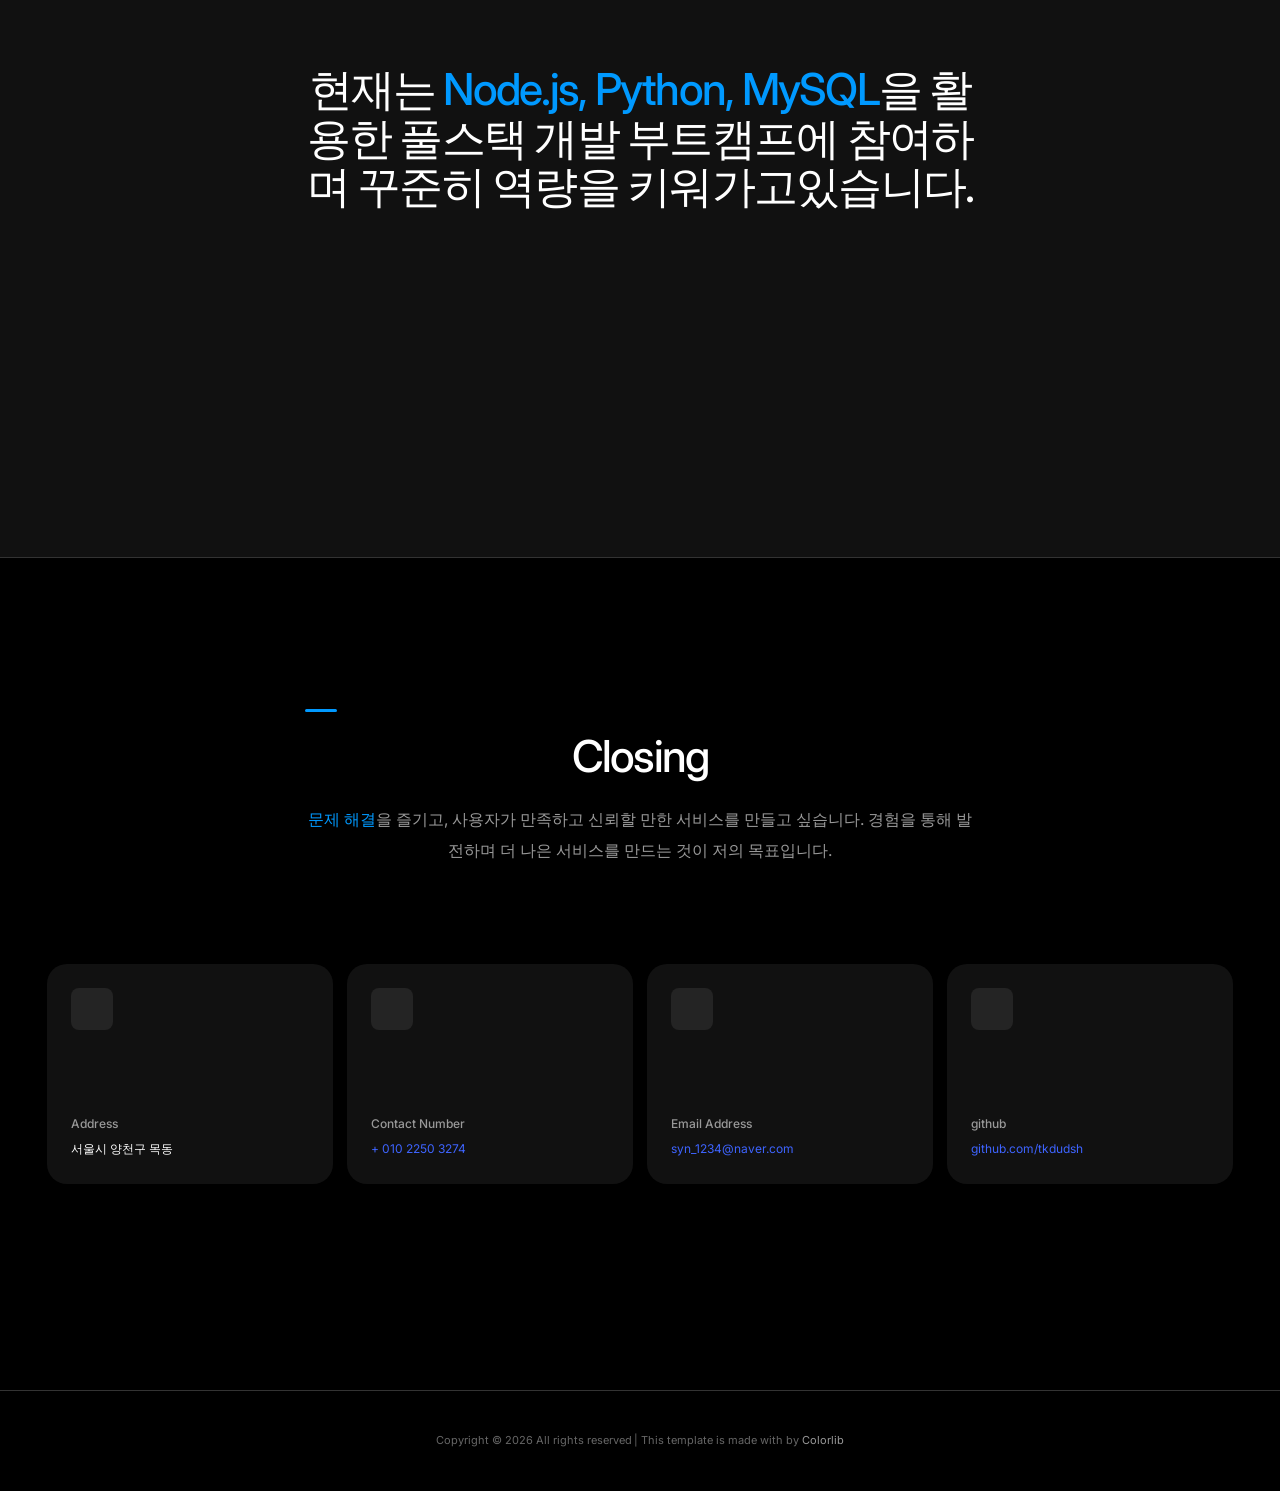
==== commit 8730b15a: "풀페이지 스크롤과 섹션 인디케이터 추가" ====
--- a/index.html
+++ b/index.html
@@ -507,7 +507,7 @@
 	</section>
 
 
-	<section class="ftco-section ftco-hireme img" style="background-image: url(images/bg_1.jpg)">
+	<section class="ftco-section ftco-hireme img" id="now-section" style="background-image: url(images/bg_1.jpg)">
 		<div class="overlay"></div>
 		<div class="container">
 			<div class="row justify-content-center">
@@ -600,6 +600,18 @@
 			</div>
 		</div>
 	</footer>
+
+	<nav class="page-indicator" aria-label="페이지 섹션 이동">
+		<a href="#home-section" data-section-link="home-section"><span>Home</span></a>
+		<a href="#about-section" data-section-link="about-section"><span>About</span></a>
+		<a href="#section-counter" data-section-link="section-counter"><span>Summary</span></a>
+		<a href="#page-1" data-section-link="page-1"><span>Education</span></a>
+		<a href="#page-2" data-section-link="page-2"><span>Skills</span></a>
+		<a href="#page-3" data-section-link="page-3"><span>Certifications</span></a>
+		<a href="#page-4" data-section-link="page-4"><span>Projects</span></a>
+		<a href="#now-section" data-section-link="now-section"><span>Now</span></a>
+		<a href="#contact-section" data-section-link="contact-section"><span>Contact</span></a>
+	</nav>
 
 
 
@@ -625,6 +637,7 @@
 	<script src="js/scrollax.min.js"></script>
 
 	<script src="js/main.js"></script>
+	<script src="js/fullpage.js"></script>
 
 </body>
 
--- a/css/framer.css
+++ b/css/framer.css
@@ -9,7 +9,11 @@
   --framer-blue: #0099ff;
 }
 
-html { scroll-behavior: smooth; }
+html {
+  scroll-behavior: smooth;
+  scroll-padding-top: 68px;
+  scroll-snap-type: y proximity;
+}
 body {
   background: var(--framer-black);
   color: var(--framer-white);
@@ -27,6 +31,89 @@
 .ftco-no-pb { padding-bottom: 120px !important; }
 .ftco-no-pt { padding-top: 120px !important; }
 .ftco-animate { opacity: 1 !important; visibility: visible !important; }
+
+/* Full-page rhythm */
+#home-section,
+#about-section,
+#section-counter,
+#page-1,
+#page-2,
+#page-3,
+#page-4,
+#now-section,
+#contact-section {
+  scroll-snap-align: start;
+  scroll-margin-top: 68px;
+}
+#home-section,
+#about-section,
+#section-counter,
+#page-1,
+#page-3,
+#now-section,
+#contact-section { min-height: calc(100vh - 68px); }
+#about-section,
+#section-counter,
+#now-section,
+#contact-section { display: flex; align-items: center; }
+#about-section > .container,
+#section-counter > .container-fluid,
+#now-section > .container,
+#contact-section > .container { width: 100%; }
+#page-1,
+#page-3 { display: flex; flex-direction: column; justify-content: center; }
+
+.page-indicator {
+  position: fixed;
+  z-index: 90;
+  top: 50%;
+  right: 24px;
+  display: flex;
+  flex-direction: column;
+  align-items: flex-end;
+  gap: 8px;
+  transform: translateY(-50%);
+}
+.page-indicator a {
+  position: relative;
+  width: 28px;
+  height: 22px;
+  display: flex;
+  align-items: center;
+  justify-content: flex-end;
+}
+.page-indicator a::after {
+  content: "";
+  width: 6px;
+  height: 6px;
+  border: 1px solid var(--framer-dim);
+  border-radius: 50%;
+  background: var(--framer-black);
+  transition: width .18s ease, height .18s ease, border-color .18s ease, background .18s ease;
+}
+.page-indicator a span {
+  position: absolute;
+  right: 18px;
+  padding: 6px 8px;
+  border: 1px solid var(--framer-border);
+  border-radius: 8px;
+  background: var(--framer-surface);
+  color: var(--framer-white);
+  font: 500 11px/1 "Inter", sans-serif;
+  opacity: 0;
+  pointer-events: none;
+  transform: translateX(5px);
+  transition: opacity .18s ease, transform .18s ease;
+  white-space: nowrap;
+}
+.page-indicator a:hover span,
+.page-indicator a:focus-visible span { opacity: 1; transform: translateX(0); }
+.page-indicator a.active::after {
+  width: 9px;
+  height: 9px;
+  border-color: var(--framer-blue);
+  background: var(--framer-blue);
+}
 
 /* Navigation */
 .ftco-navbar-light {
@@ -300,6 +387,7 @@
 #ftco-loader .path { stroke: var(--framer-blue); }
 
 @media (max-width: 991.98px) {
+  .page-indicator { display: none; }
   .ftco-navbar-light { padding-inline: 16px; }
   .ftco-navbar-light .navbar-collapse { margin-top: 12px; padding: 5px; border: 1px solid var(--framer-border); border-radius: 13px; background: var(--framer-surface); }
   .ftco-navbar-light .navbar-nav > .nav-item > .nav-link { padding: 12px 10px; }
@@ -311,6 +399,22 @@
 }
 
 @media (max-width: 767.98px) {
+  html { scroll-snap-type: none; scroll-padding-top: 64px; }
+  #home-section,
+  #about-section,
+  #section-counter,
+  #page-1,
+  #page-2,
+  #page-3,
+  #page-4,
+  #now-section,
+  #contact-section { min-height: 0; scroll-snap-align: none; scroll-margin-top: 64px; }
+  #about-section,
+  #section-counter,
+  #now-section,
+  #contact-section { display: block; }
+  #page-1,
+  #page-3 { display: block; }
   .ftco-section { padding: 88px 0; }
   .ftco-no-pb { padding-bottom: 88px !important; }
   .ftco-no-pt { padding-top: 88px !important; }
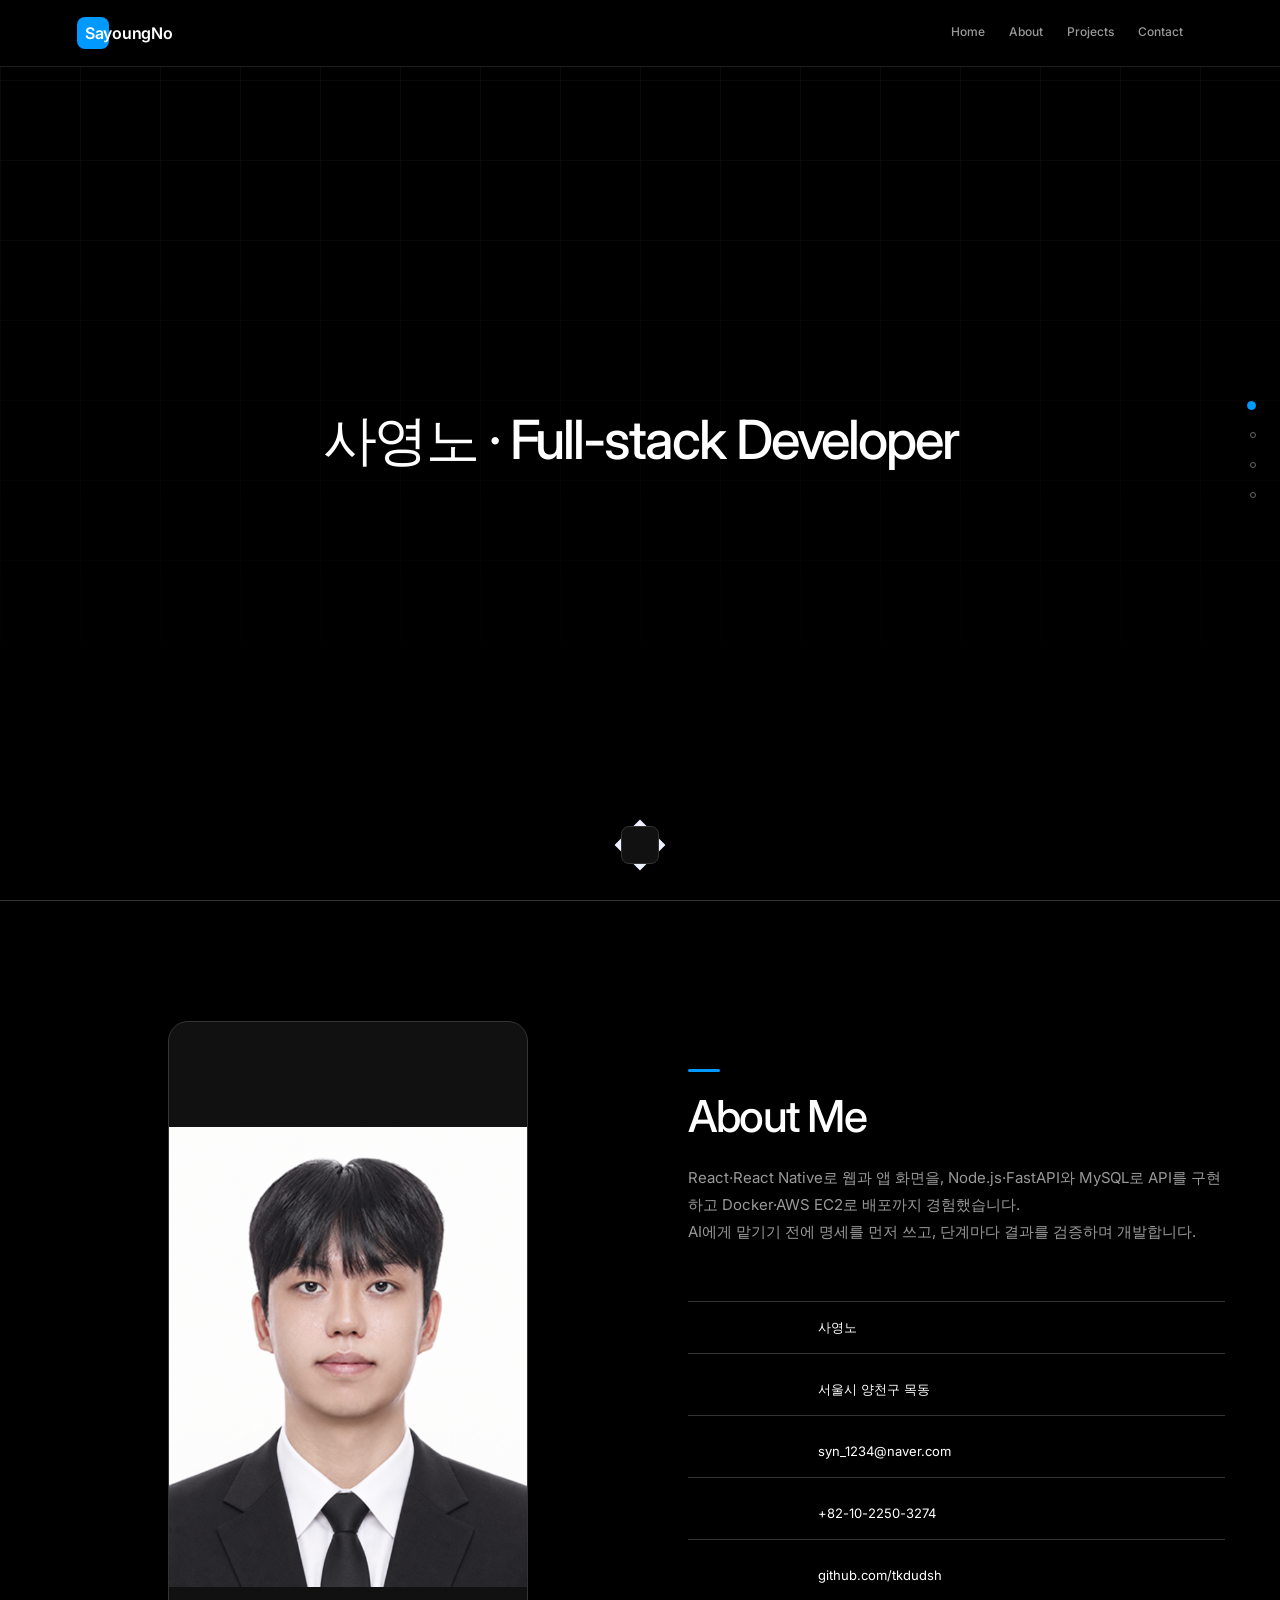
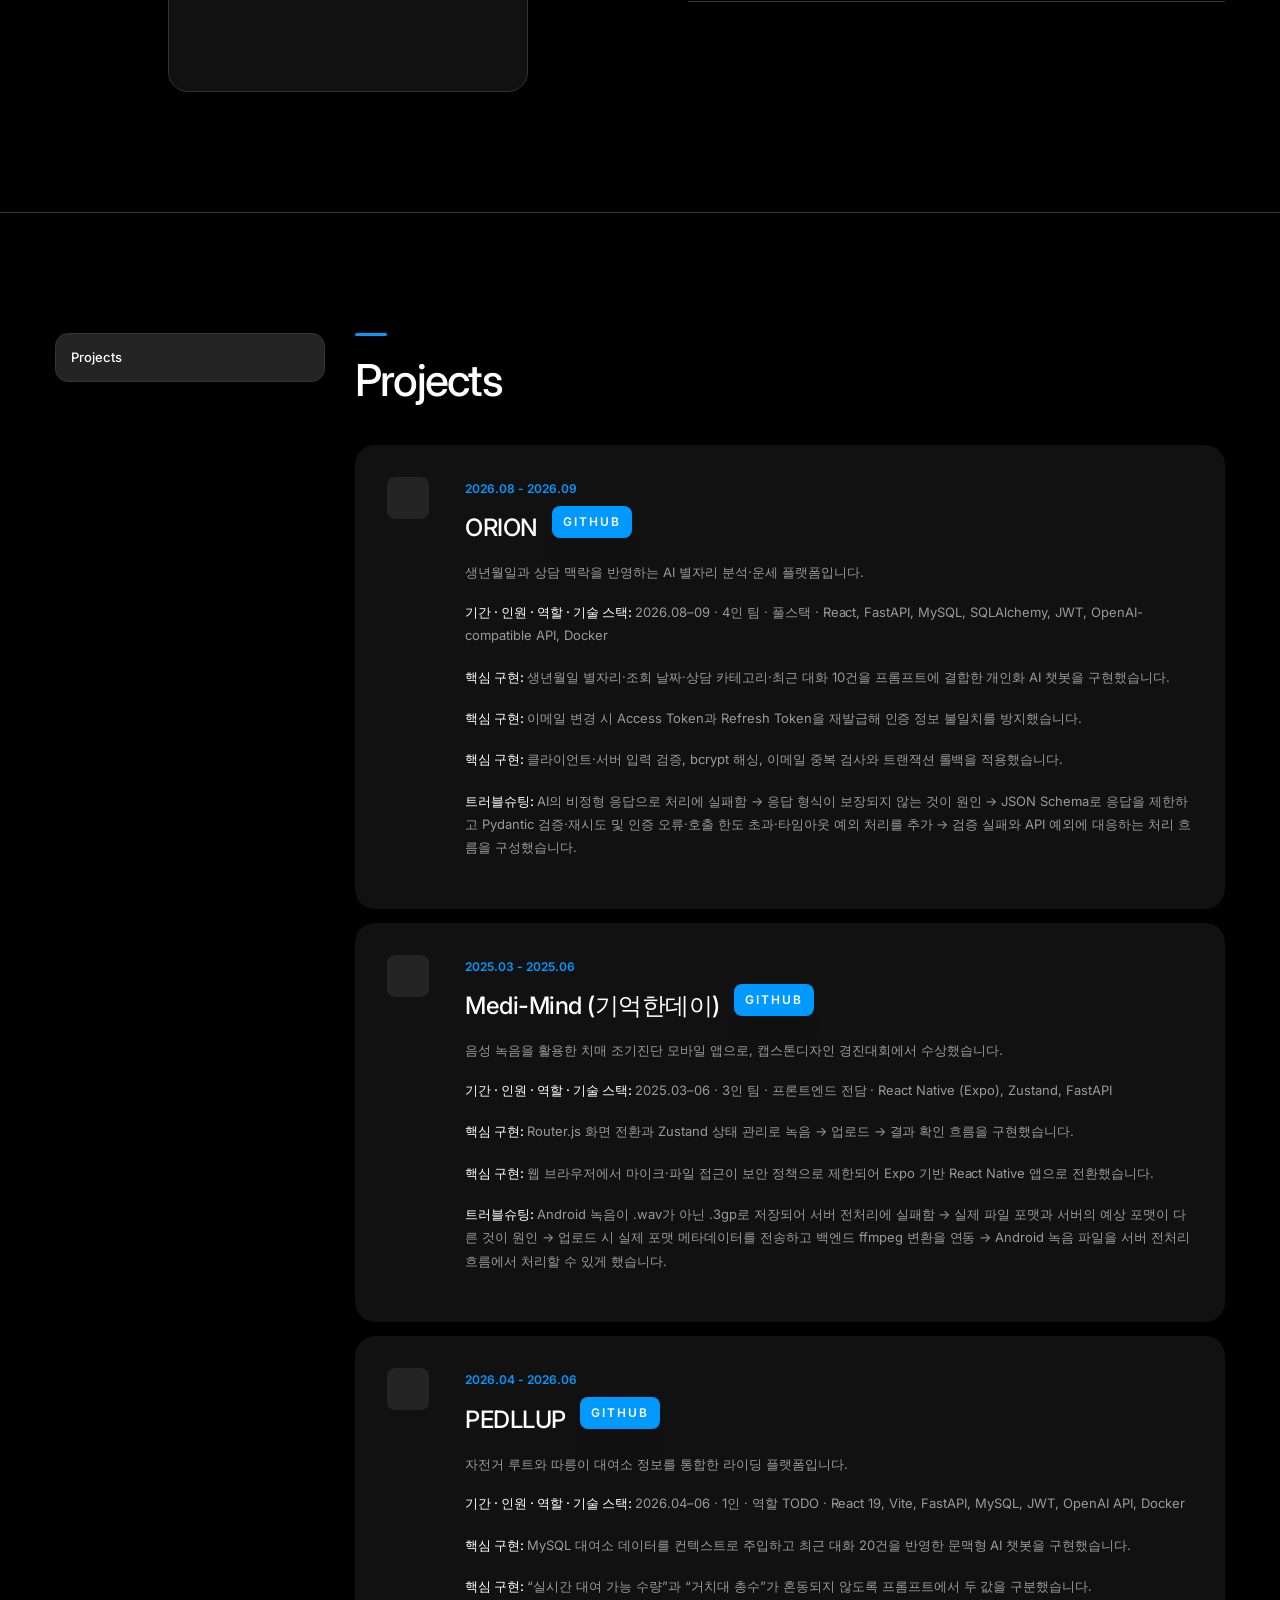
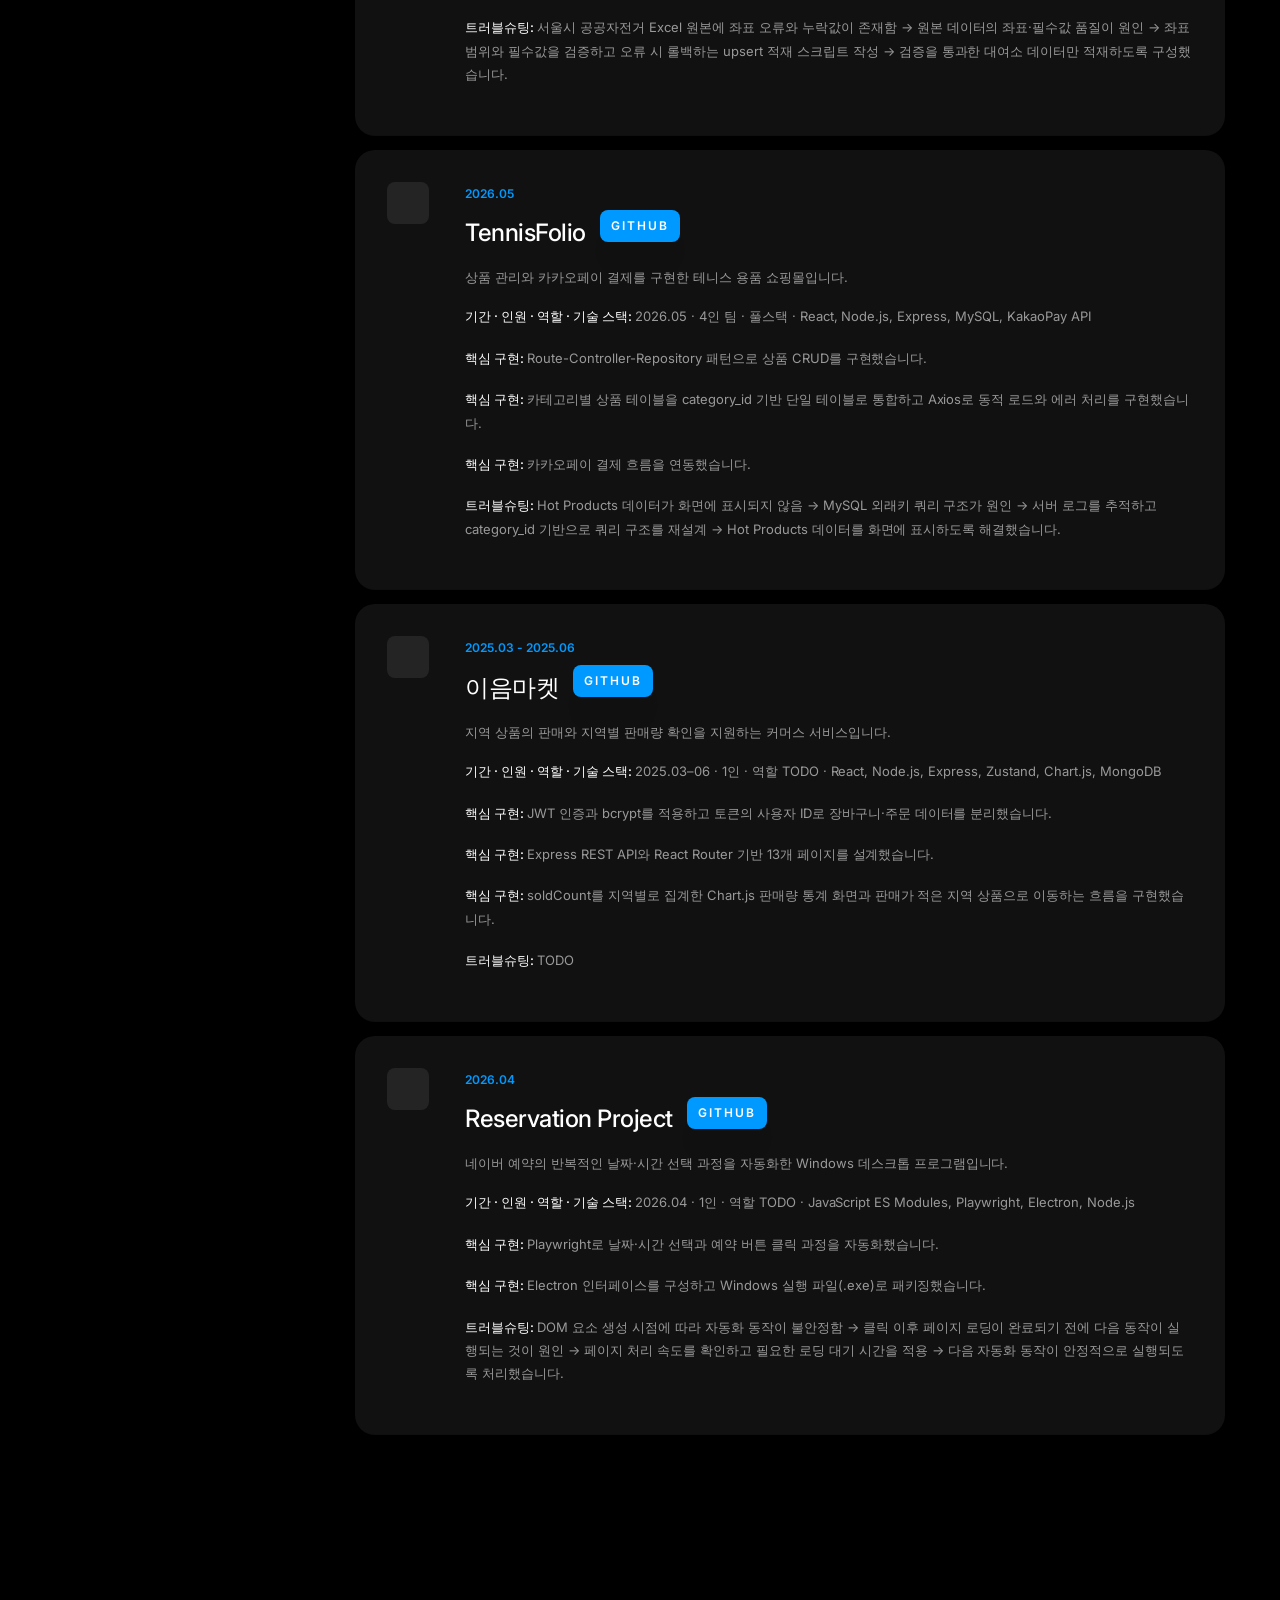
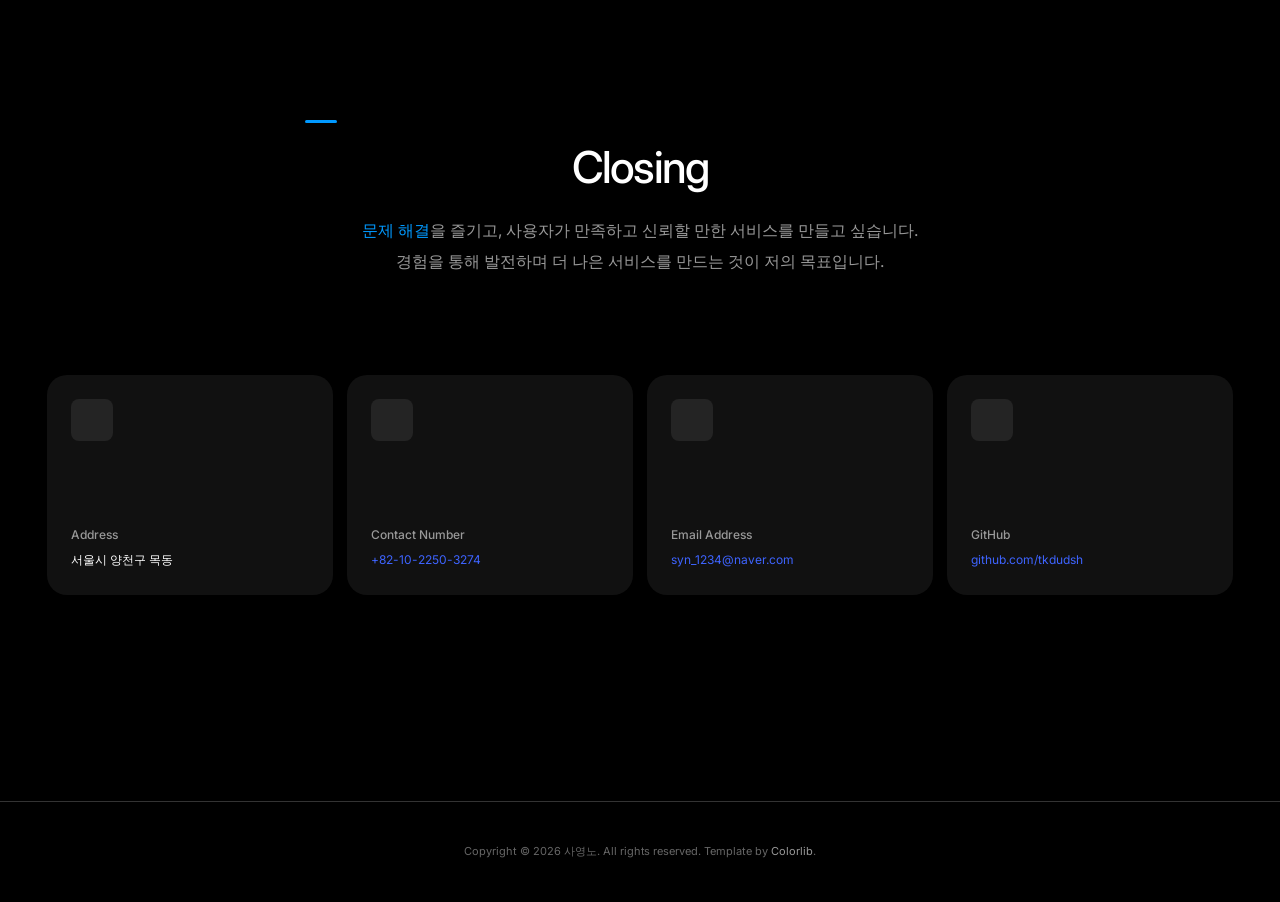
==== commit 0752883c: "Update portfolio content and profile image" ====
--- a/index.html
+++ b/index.html
@@ -1,644 +1,94 @@
 <!DOCTYPE html>
-<html lang="en">
-
+<html lang="ko">
 <head>
-	<title>웹개발자 사영노</title>
+	<title>사영노 | Full-stack Developer</title>
 	<meta charset="utf-8">
 	<meta name="viewport" content="width=device-width, initial-scale=1, shrink-to-fit=no">
-
+	<meta name="description" content="React와 React Native, Node.js와 FastAPI로 웹·앱 서비스를 구현하고 Docker와 AWS EC2로 배포한 풀스택 개발자 사영노의 포트폴리오입니다.">
 	<link href="https://fonts.googleapis.com/css?family=Poppins:100,200,300,400,500,600,700,800,900" rel="stylesheet">
 	<link href="https://fonts.googleapis.com/css2?family=Inter:wght@400;500;600&display=swap" rel="stylesheet">
-
 	<link rel="stylesheet" href="css/open-iconic-bootstrap.min.css">
 	<link rel="stylesheet" href="css/animate.css">
-
 	<link rel="stylesheet" href="css/owl.carousel.min.css">
 	<link rel="stylesheet" href="css/owl.theme.default.min.css">
 	<link rel="stylesheet" href="css/magnific-popup.css">
-
 	<link rel="stylesheet" href="css/aos.css">
-
 	<link rel="stylesheet" href="css/ionicons.min.css">
-
 	<link rel="stylesheet" href="css/flaticon.css">
 	<link rel="stylesheet" href="css/icomoon.css">
 	<link rel="stylesheet" href="css/style.css">
 	<style>
-		.closing-message {
-			color: #222222;
-			font-size: 20px;
-			font-weight: 500;
-			line-height: 1.9;
-		}
-
-		.closing-message strong {
-			color: #f96d00;
-			font-weight: 700;
-		}
-
-		.about-profile-image {
-			width: 82%;
-			max-width: 360px;
-			min-height: 420px;
-			margin: 0 auto;
-			background-size: contain;
-			background-repeat: no-repeat;
-			background-position: center;
-		}
-
-		@media (max-width: 767.98px) {
-			.about-profile-image {
-				width: 75%;
-				min-height: 320px;
-			}
-		}
+		.closing-message { color: #222222; font-size: 20px; font-weight: 500; line-height: 1.9; }
+		.closing-message strong { color: #f96d00; font-weight: 700; }
+		.about-profile-image { width: 82%; max-width: 360px; min-height: 420px; margin: 0 auto; background-size: contain; background-repeat: no-repeat; background-position: center; }
+		@media (max-width: 767.98px) { .about-profile-image { width: 75%; min-height: 320px; } }
 	</style>
 	<link rel="stylesheet" href="css/framer.css">
 </head>
-
 <body data-spy="scroll" data-target=".site-navbar-target" data-offset="300">
-
-
 	<nav class="navbar navbar-expand-lg navbar-dark ftco_navbar ftco-navbar-light site-navbar-target" id="ftco-navbar">
-		<div class="container">
-			<a class="navbar-brand" href="index.html"><span>Sa</span>youngNo</a>
-			<button class="navbar-toggler js-fh5co-nav-toggle fh5co-nav-toggle" type="button" data-toggle="collapse"
-				data-target="#ftco-nav" aria-controls="ftco-nav" aria-expanded="false" aria-label="Toggle navigation">
-				<span class="oi oi-menu"></span> Menu
-			</button>
-
-			<div class="collapse navbar-collapse" id="ftco-nav">
-				<ul class="navbar-nav nav ml-auto">
-					<li class="nav-item"><a href="#home-section" class="nav-link"><span>Home</span></a></li>
-					<li class="nav-item"><a href="#about-section" class="nav-link"><span>About</span></a></li>
-					<li class="nav-item"><a href="#education-section" class="nav-link"><span>Education</span></a></li>
-					<li class="nav-item"><a href="#projects-section" class="nav-link"><span>Projects</span></a></li>
-					<li class="nav-item"><a href="#contact-section" class="nav-link"><span>Contact</span></a></li>
-				</ul>
-			</div>
+		<div class="container"><a class="navbar-brand" href="index.html"><span>Sa</span>youngNo</a>
+			<button class="navbar-toggler js-fh5co-nav-toggle fh5co-nav-toggle" type="button" data-toggle="collapse" data-target="#ftco-nav" aria-controls="ftco-nav" aria-expanded="false" aria-label="Toggle navigation"><span class="oi oi-menu"></span> Menu</button>
+			<div class="collapse navbar-collapse" id="ftco-nav"><ul class="navbar-nav nav ml-auto">
+				<li class="nav-item"><a href="#home-section" class="nav-link"><span>Home</span></a></li>
+				<li class="nav-item"><a href="#about-section" class="nav-link"><span>About</span></a></li>
+				<li class="nav-item"><a href="#projects-section" class="nav-link"><span>Projects</span></a></li>
+				<li class="nav-item"><a href="#contact-section" class="nav-link"><span>Contact</span></a></li>
+			</ul></div>
 		</div>
 	</nav>
-	<section class="hero-wrap js-fullheight" id="home-section">
-		<div class="overlay"></div>
-		<div class="container">
-			<div class="row no-gutters slider-text js-fullheight justify-content-center align-items-center">
-				<div class="col-lg-8 col-md-6 ftco-animate d-flex align-items-center">
-					<div class="text text-center">
-						<span class="subheading">Hey! I am</span>
-						<h1>사영노</h1>
-						<h2>I'm a
-							<span class="txt-rotate" data-period="500"
-								data-rotate='[  "신입 웹 개발자", "WEB Developer", "Portfolio Creator"]'></span>
-						</h2>
-					</div>
-				</div>
-			</div>
-		</div>
-		</div>
-		<div class="mouse">
-			<a href="#" class="mouse-icon">
-				<div class="mouse-wheel"><span class="ion-ios-arrow-round-down"></span></div>
-			</a>
-		</div>
-	</section>
+	<section class="hero-wrap js-fullheight" id="home-section"><div class="overlay"></div><div class="container"><div class="row no-gutters slider-text js-fullheight justify-content-center align-items-center"><div class="col-lg-8 col-md-6 ftco-animate d-flex align-items-center"><div class="text text-center"><h1>사영노 · Full-stack Developer</h1></div></div></div></div><div class="mouse"><a href="#about-section" class="mouse-icon"><div class="mouse-wheel"><span class="ion-ios-arrow-round-down"></span></div></a></div></section>
 
-	<section class="ftco-about img ftco-section ftco-no-pt ftco-no-pb" id="about-section">
-		<div class="container">
-			<div class="row d-flex no-gutters">
-				<div class="col-md-6 col-lg-6 d-flex">
-					<div class="img-about img d-flex align-items-stretch">
-						<div class="overlay"></div>
-						<div class="img about-profile-image d-flex align-self-stretch align-items-center"
-							style="background-image:url(images/about.png);">
-						</div>
-					</div>
-				</div>
-				<div class="col-md-6 col-lg-6 pl-md-5 py-5">
-					<div class="row justify-content-start pb-3">
-						<div class="col-md-12 heading-section ftco-animate">
-							<h1 class="big">About</h1>
-							<h2 class="mb-4">About Me</h2>
-							<p>웹 개발을 즐기며 실무 중심 포트폴리오를 만들어가는 신입 개발자 사영노입니다.</p>
-							<ul class="about-info mt-4 px-md-0 px-2">
-								<li class="d-flex"><span>Name:</span> <span>사영노</span></li>
-								<li class="d-flex"><span>Address:</span> <span>서울시 양천구 목동</span></li>
-								<li class="d-flex"><span>Email:</span> <span>syn_1234@naver.com</span></li>
-								<li class="d-flex"><span>Phone: </span> <span>+82-10-2250-3274</span></li>
-								<li class="d-flex"><span>github: </span> <span>https://github.com/tkdudsh</span></li>
-							</ul>
-						</div>
-					</div>
-					<div class="counter-wrap ftco-animate d-flex mt-md-3">
-						<div class="text">
-							
-						</div>
-					</div>
-				</div>
-			</div>
-		</div>
-	</section>
+	<section class="ftco-about img ftco-section ftco-no-pt ftco-no-pb" id="about-section"><div class="container"><div class="row d-flex no-gutters">
+		<div class="col-md-6 col-lg-6 d-flex"><div class="img-about img d-flex align-items-stretch"><div class="overlay"></div><div class="img about-profile-image d-flex align-self-stretch align-items-center" style="background-image:url(images/image02.png);"></div></div></div>
+		<div class="col-md-6 col-lg-6 pl-md-5 py-5"><div class="row justify-content-start pb-3"><div class="col-md-12 heading-section ftco-animate"><h1 class="big">About</h1><h2 class="mb-4">About Me</h2>
+			<p>React·React Native로 웹과 앱 화면을, Node.js·FastAPI와 MySQL로 API를 구현하고 Docker·AWS EC2로 배포까지 경험했습니다.<br>AI에게 맡기기 전에 명세를 먼저 쓰고, 단계마다 결과를 검증하며 개발합니다.</p>
+			<ul class="about-info mt-4 px-md-0 px-2"><li class="d-flex"><span>Name:</span> <span>사영노</span></li><li class="d-flex"><span>Address:</span> <span>서울시 양천구 목동</span></li><li class="d-flex"><span>Email:</span> <span>syn_1234@naver.com</span></li><li class="d-flex"><span>Phone:</span> <span>+82-10-2250-3274</span></li><li class="d-flex"><span>GitHub:</span> <span><a href="https://github.com/tkdudsh" target="_blank" rel="noopener noreferrer">github.com/tkdudsh</a></span></li></ul>
+		</div></div><div class="counter-wrap ftco-animate d-flex mt-md-3"><div class="text"></div></div></div>
+	</div></div></section>
 
-	<section class="ftco-section ftco-no-pb ftco-counter img" id="section-counter">
-		<div class="container-fluid px-md-5">
-			<div class="row d-md-flex align-items-center">
-				<div class="col-md d-flex justify-content-center counter-wrap ftco-animate">
-					<div class="block-18 shadow">
-						<div class="text">
-							<strong class="number" data-number="2338">0</strong>
-							<span>코딩한 일수</span>
-						</div>
-					</div>
-				</div>
-				<div class="col-md d-flex justify-content-center counter-wrap ftco-animate">
-					<div class="block-18 shadow">
-						<div class="text">
-							<strong class="number" data-number="4">0</strong>
-							<span>Completed Projects</span>
-						</div>
-					</div>
-				</div>
-				<div class="col-md d-flex justify-content-center counter-wrap ftco-animate">
-					<div class="block-18 shadow">
-						<div class="text">
-							<strong class="number" data-number="12">0</strong>
-							<span>Online Courses</span>
-						</div>
-					</div>
-				</div>
-				<div class="col-md d-flex justify-content-center counter-wrap ftco-animate">
-					<div class="block-18 shadow">
-						<div class="text">
-							<strong class="number" data-number="523">0</strong>
-							<span>Cups of coffee</span>
-						</div>
-					</div>
-				</div>
-			</div>
-		</div>
-	</section>
+	<section class="ftco-section ftco-no-pb goto-here" id="resume-section"><div class="container"><div class="row">
+		<div class="col-md-3"><nav id="navi"><ul><li><a href="#projects-section">Projects</a></li></ul></nav></div>
+		<div class="col-md-9"><div id="page-4" class="page four"><h2 id="projects-section" class="heading">Projects</h2>
 
+			<div class="resume-wrap d-flex ftco-animate"><div class="icon d-flex align-items-center justify-content-center"><span class="flaticon-ideas"></span></div><div class="text pl-3"><span class="date">2026.08 - 2026.09</span><div class="d-flex"><h2>ORION</h2><div>&nbsp;<a class="btn btn-outline-secondary" target="_blank" rel="noopener noreferrer" href="https://github.com/tkdudsh/star-predict-project">GitHub</a>&nbsp;</div></div>
+				<p>생년월일과 상담 맥락을 반영하는 AI 별자리 분석·운세 플랫폼입니다.</p><div><b class="text-dark">기간 · 인원 · 역할 · 기술 스택: </b>2026.08–09 · 4인 팀 · 풀스택 · React, FastAPI, MySQL, SQLAlchemy, JWT, OpenAI-compatible API, Docker</div>
+				<p><b class="text-dark">핵심 구현: </b>생년월일 별자리·조회 날짜·상담 카테고리·최근 대화 10건을 프롬프트에 결합한 개인화 AI 챗봇을 구현했습니다.</p><p><b class="text-dark">핵심 구현: </b>이메일 변경 시 Access Token과 Refresh Token을 재발급해 인증 정보 불일치를 방지했습니다.</p><p><b class="text-dark">핵심 구현: </b>클라이언트·서버 입력 검증, bcrypt 해싱, 이메일 중복 검사와 트랜잭션 롤백을 적용했습니다.</p><p><b class="text-dark">트러블슈팅: </b>AI의 비정형 응답으로 처리에 실패함 → 응답 형식이 보장되지 않는 것이 원인 → JSON Schema로 응답을 제한하고 Pydantic 검증·재시도 및 인증 오류·호출 한도 초과·타임아웃 예외 처리를 추가 → 검증 실패와 API 예외에 대응하는 처리 흐름을 구성했습니다.</p>
+			</div></div>
 
-	<section class="ftco-section ftco-no-pb goto-here" id="resume-section">
-		<div class="container">
-			<div class="row">
-				<div class="col-md-3">
-					<nav id="navi">
-						<ul>
-							<li><a href="#page-1">Education</a></li>
-							<li><a href="#page-2">Skills</a></li>
-							<li><a href="#page-3">Certifications</a></li>
-							<li><a href="#page-4">Projects</a></li>
-						</ul>
-					</nav>
-				</div>
-				<div class="col-md-9" id="education-section">
-					<div id="page-1" class="page one">
-						<h2 class="heading">Education</h2>
-						<div class="resume-wrap d-flex ftco-animate">
-							<div class="icon d-flex align-items-center justify-content-center">
-								<span class="flaticon-ideas"></span>
-							</div>
-							<div class="text pl-3">
-								<span class="date">2021-2025</span>
-								<h2>소프트웨어공학 콘텐츠it / 복수전공 빅데이터학과</h2>
-								<span class="position">Hallym Univercity</span>
-								<p> Computer Science 기초 지식을 4년간 탄탄히 쌓아 빠르고 올바른
-									방향으로 성장할 수 있는 개발자가 되었습니다. </p>
-							</div>
-						</div>
-						<div class="resume-wrap d-flex ftco-animate">
-							<div class="icon d-flex align-items-center justify-content-center">
-								<span class="flaticon-ideas"></span>
-							</div>
-							<div class="text pl-3">
-								<span class="date">2024</span>
-								<h2>Capstone Design Award</h2>
-								<span class="position">교내 캡스톤 경진대회 동상 입상</span>
-								<p> 음성 인식 기반 진단 모바일 앱 개발 팀 프로젝트를 통해 경진대회 수상하였습니다.</p>
-							</div>
-						</div>
-					</div>
+			<div class="resume-wrap d-flex ftco-animate"><div class="icon d-flex align-items-center justify-content-center"><span class="flaticon-ideas"></span></div><div class="text pl-3"><span class="date">2025.03 - 2025.06</span><div class="d-flex"><h2>Medi-Mind (기억한데이)</h2><div>&nbsp;<a class="btn btn-outline-secondary" target="_blank" rel="noopener noreferrer" href="https://github.com/tkdudsh/medi-mind">GitHub</a>&nbsp;</div></div>
+				<p>음성 녹음을 활용한 치매 조기진단 모바일 앱으로, 캡스톤디자인 경진대회에서 수상했습니다.</p><div><b class="text-dark">기간 · 인원 · 역할 · 기술 스택: </b>2025.03–06 · 3인 팀 · 프론트엔드 전담 · React Native (Expo), Zustand, FastAPI</div><p><b class="text-dark">핵심 구현: </b>Router.js 화면 전환과 Zustand 상태 관리로 녹음 → 업로드 → 결과 확인 흐름을 구현했습니다.</p><p><b class="text-dark">핵심 구현: </b>웹 브라우저에서 마이크·파일 접근이 보안 정책으로 제한되어 Expo 기반 React Native 앱으로 전환했습니다.</p><p><b class="text-dark">트러블슈팅: </b>Android 녹음이 .wav가 아닌 .3gp로 저장되어 서버 전처리에 실패함 → 실제 파일 포맷과 서버의 예상 포맷이 다른 것이 원인 → 업로드 시 실제 포맷 메타데이터를 전송하고 백엔드 ffmpeg 변환을 연동 → Android 녹음 파일을 서버 전처리 흐름에서 처리할 수 있게 했습니다.</p>
+			</div></div>
 
-					<div id="page-2" class="page two">
-						<h2 class="heading">Skills</h2>
-						<div class="row progress-circle mb-5">
-							<div class="col-lg-4 mb-4">
-								<div class="bg-white rounded-lg shadow p-4">
-									<h2 class="h5 font-weight-bold text-center mb-4">CSS</h2>
+			<div class="resume-wrap d-flex ftco-animate"><div class="icon d-flex align-items-center justify-content-center"><span class="flaticon-ideas"></span></div><div class="text pl-3"><span class="date">2026.04 - 2026.06</span><div class="d-flex"><h2>PEDLLUP</h2><div>&nbsp;<a class="btn btn-outline-secondary" target="_blank" rel="noopener noreferrer" href="https://github.com/tkdudsh/PedallUp">GitHub</a>&nbsp;</div></div>
+				<p>자전거 루트와 따릉이 대여소 정보를 통합한 라이딩 플랫폼입니다.</p><div><b class="text-dark">기간 · 인원 · 역할 · 기술 스택: </b>2026.04–06 · 1인 · 역할 TODO · React 19, Vite, FastAPI, MySQL, JWT, OpenAI API, Docker</div><p><b class="text-dark">핵심 구현: </b>MySQL 대여소 데이터를 컨텍스트로 주입하고 최근 대화 20건을 반영한 문맥형 AI 챗봇을 구현했습니다.</p><p><b class="text-dark">핵심 구현: </b>“실시간 대여 가능 수량”과 “거치대 총수”가 혼동되지 않도록 프롬프트에서 두 값을 구분했습니다.</p><p><b class="text-dark">트러블슈팅: </b>서울시 공공자전거 Excel 원본에 좌표 오류와 누락값이 존재함 → 원본 데이터의 좌표·필수값 품질이 원인 → 좌표 범위와 필수값을 검증하고 오류 시 롤백하는 upsert 적재 스크립트 작성 → 검증을 통과한 대여소 데이터만 적재하도록 구성했습니다.</p>
+			</div></div>
 
-									<!-- Progress bar 1 -->
-									<div class="progress mx-auto" data-value='90'>
-										<span class="progress-left">
-											<span class="progress-bar border-primary"></span>
-										</span>
-										<span class="progress-right">
-											<span class="progress-bar border-primary"></span>
-										</span>
-										<div
-											class="progress-value w-100 h-100 rounded-circle d-flex align-items-center justify-content-center">
-											<div class="h2 font-weight-bold">90<sup class="small">%</sup></div>
-										</div>
-									</div>
-									<!-- END -->
+			<div class="resume-wrap d-flex ftco-animate"><div class="icon d-flex align-items-center justify-content-center"><span class="flaticon-ideas"></span></div><div class="text pl-3"><span class="date">2026.05</span><div class="d-flex"><h2>TennisFolio</h2><div>&nbsp;<a class="btn btn-outline-secondary" target="_blank" rel="noopener noreferrer" href="https://github.com/tkdudsh/tennis-folio-project">GitHub</a>&nbsp;</div></div>
+				<p>상품 관리와 카카오페이 결제를 구현한 테니스 용품 쇼핑몰입니다.</p><div><b class="text-dark">기간 · 인원 · 역할 · 기술 스택: </b>2026.05 · 4인 팀 · 풀스택 · React, Node.js, Express, MySQL, KakaoPay API</div><p><b class="text-dark">핵심 구현: </b>Route-Controller-Repository 패턴으로 상품 CRUD를 구현했습니다.</p><p><b class="text-dark">핵심 구현: </b>카테고리별 상품 테이블을 category_id 기반 단일 테이블로 통합하고 Axios로 동적 로드와 에러 처리를 구현했습니다.</p><p><b class="text-dark">핵심 구현: </b>카카오페이 결제 흐름을 연동했습니다.</p><p><b class="text-dark">트러블슈팅: </b>Hot Products 데이터가 화면에 표시되지 않음 → MySQL 외래키 쿼리 구조가 원인 → 서버 로그를 추적하고 category_id 기반으로 쿼리 구조를 재설계 → Hot Products 데이터를 화면에 표시하도록 해결했습니다.</p>
+			</div></div>
 
-									<!-- Demo info -->
-									<div class="row text-center mt-4">
-										<div class="col-6 border-right">
-											<div class="h4 font-weight-bold mb-0">28%</div><span
-												class="small text-gray">Last week</span>
-										</div>
-										<div class="col-6">
-											<div class="h4 font-weight-bold mb-0">60%</div><span
-												class="small text-gray">Last month</span>
-										</div>
-									</div>
-									<!-- END -->
-								</div>
-							</div>
+			<div class="resume-wrap d-flex ftco-animate"><div class="icon d-flex align-items-center justify-content-center"><span class="flaticon-ideas"></span></div><div class="text pl-3"><span class="date">2025.03 - 2025.06</span><div class="d-flex"><h2>이음마켓</h2><div>&nbsp;<a class="btn btn-outline-secondary" target="_blank" rel="noopener noreferrer" href="https://github.com/tkdudsh/iEUm-market">GitHub</a>&nbsp;</div></div>
+				<p>지역 상품의 판매와 지역별 판매량 확인을 지원하는 커머스 서비스입니다.</p><div><b class="text-dark">기간 · 인원 · 역할 · 기술 스택: </b>2025.03–06 · 1인 · 역할 TODO · React, Node.js, Express, Zustand, Chart.js, MongoDB</div><p><b class="text-dark">핵심 구현: </b>JWT 인증과 bcrypt를 적용하고 토큰의 사용자 ID로 장바구니·주문 데이터를 분리했습니다.</p><p><b class="text-dark">핵심 구현: </b>Express REST API와 React Router 기반 13개 페이지를 설계했습니다.</p><p><b class="text-dark">핵심 구현: </b>soldCount를 지역별로 집계한 Chart.js 판매량 통계 화면과 판매가 적은 지역 상품으로 이동하는 흐름을 구현했습니다.</p><p><b class="text-dark">트러블슈팅: </b>TODO</p>
+			</div></div>
 
-							<div class="col-lg-4 mb-4">
-								<div class="bg-white rounded-lg shadow p-4">
-									<h2 class="h5 font-weight-bold text-center mb-4">HTML</h2>
+			<div class="resume-wrap d-flex ftco-animate"><div class="icon d-flex align-items-center justify-content-center"><span class="flaticon-ideas"></span></div><div class="text pl-3"><span class="date">2026.04</span><div class="d-flex"><h2>Reservation Project</h2><div>&nbsp;<a class="btn btn-outline-secondary" target="_blank" rel="noopener noreferrer" href="https://github.com/tkdudsh/reservation">GitHub</a>&nbsp;</div></div>
+				<p>네이버 예약의 반복적인 날짜·시간 선택 과정을 자동화한 Windows 데스크톱 프로그램입니다.</p><div><b class="text-dark">기간 · 인원 · 역할 · 기술 스택: </b>2026.04 · 1인 · 역할 TODO · JavaScript ES Modules, Playwright, Electron, Node.js</div><p><b class="text-dark">핵심 구현: </b>Playwright로 날짜·시간 선택과 예약 버튼 클릭 과정을 자동화했습니다.</p><p><b class="text-dark">핵심 구현: </b>Electron 인터페이스를 구성하고 Windows 실행 파일(.exe)로 패키징했습니다.</p><p><b class="text-dark">트러블슈팅: </b>DOM 요소 생성 시점에 따라 자동화 동작이 불안정함 → 클릭 이후 페이지 로딩이 완료되기 전에 다음 동작이 실행되는 것이 원인 → 페이지 처리 속도를 확인하고 필요한 로딩 대기 시간을 적용 → 다음 자동화 동작이 안정적으로 실행되도록 처리했습니다.</p>
+			</div></div>
+		</div></div>
+	</div></div></section>
 
-									<!-- Progress bar 1 -->
-									<div class="progress mx-auto" data-value='80'>
-										<span class="progress-left">
-											<span class="progress-bar border-primary"></span>
-										</span>
-										<span class="progress-right">
-											<span class="progress-bar border-primary"></span>
-										</span>
-										<div
-											class="progress-value w-100 h-100 rounded-circle d-flex align-items-center justify-content-center">
-											<div class="h2 font-weight-bold">80<sup class="small">%</sup></div>
-										</div>
-									</div>
-									<!-- END -->
+	<section class="ftco-section contact-section ftco-no-pb" id="contact-section"><div class="container"><div class="row justify-content-center mb-5 pb-3"><div class="col-md-7 heading-section text-center ftco-animate"><h1 class="big big-2">Contact</h1><h2 class="mb-4">Closing</h2><p class="closing-message"><strong>문제 해결</strong>을 즐기고, 사용자가 만족하고 신뢰할 만한 서비스를 만들고 싶습니다.<br>경험을 통해 발전하며 더 나은 서비스를 만드는 것이 저의 목표입니다.</p></div></div>
+		<div class="row d-flex contact-info mb-5">
+			<div class="col-md-6 col-lg-3 d-flex ftco-animate"><div class="align-self-stretch box text-center p-4 shadow"><div class="icon d-flex align-items-center justify-content-center"><span class="icon-map-signs"></span></div><div><h3 class="mb-4">Address</h3><p>서울시 양천구 목동</p></div></div></div>
+			<div class="col-md-6 col-lg-3 d-flex ftco-animate"><div class="align-self-stretch box text-center p-4 shadow"><div class="icon d-flex align-items-center justify-content-center"><span class="icon-phone2"></span></div><div><h3 class="mb-4">Contact Number</h3><p><a href="tel:+821022503274">+82-10-2250-3274</a></p></div></div></div>
+			<div class="col-md-6 col-lg-3 d-flex ftco-animate"><div class="align-self-stretch box text-center p-4 shadow"><div class="icon d-flex align-items-center justify-content-center"><span class="icon-paper-plane"></span></div><div><h3 class="mb-4">Email Address</h3><p><a href="mailto:syn_1234@naver.com">syn_1234@naver.com</a></p></div></div></div>
+			<div class="col-md-6 col-lg-3 d-flex ftco-animate"><div class="align-self-stretch box text-center p-4 shadow"><div class="icon d-flex align-items-center justify-content-center"><span class="icon-globe"></span></div><div><h3 class="mb-4">GitHub</h3><p><a href="https://github.com/tkdudsh" target="_blank" rel="noopener noreferrer">github.com/tkdudsh</a></p></div></div></div>
+		</div></div></section>
 
-									<!-- Demo info -->
-									<div class="row text-center mt-4">
-										<div class="col-6 border-right">
-											<div class="h4 font-weight-bold mb-0">28%</div><span
-												class="small text-gray">Last week</span>
-										</div>
-										<div class="col-6">
-											<div class="h4 font-weight-bold mb-0">60%</div><span
-												class="small text-gray">Last month</span>
-										</div>
-									</div>
-									<!-- END -->
-								</div>
-							</div>
-
-							<div class="col-lg-4 mb-4">
-								<div class="bg-white rounded-lg shadow p-4">
-									<h2 class="h5 font-weight-bold text-center mb-4">Node.js</h2>
-
-									<!-- Progress bar 1 -->
-									<div class="progress mx-auto" data-value='95'>
-										<span class="progress-left">
-											<span class="progress-bar border-primary"></span>
-										</span>
-										<span class="progress-right">
-											<span class="progress-bar border-primary"></span>
-										</span>
-										<div
-											class="progress-value w-100 h-100 rounded-circle d-flex align-items-center justify-content-center">
-											<div class="h2 font-weight-bold">95<sup class="small">%</sup></div>
-										</div>
-									</div>
-									<!-- END -->
-
-									<!-- Demo info -->
-									<div class="row text-center mt-4">
-										<div class="col-6 border-right">
-											<div class="h4 font-weight-bold mb-0">28%</div><span
-												class="small text-gray">Last week</span>
-										</div>
-										<div class="col-6">
-											<div class="h4 font-weight-bold mb-0">60%</div><span
-												class="small text-gray">Last month</span>
-										</div>
-									</div>
-									<!-- END -->
-								</div>
-							</div>
-						</div>
-						<div class="row">
-							<div class="col-md-6 animate-box">
-								<div class="progress-wrap ftco-animate">
-									<h3>React</h3>
-									<div class="progress">
-										<div class="progress-bar color-1" role="progressbar" aria-valuenow="90"
-											aria-valuemin="0" aria-valuemax="100" style="width:90%">
-											<span>90%</span>
-										</div>
-									</div>
-								</div>
-							</div>
-							<div class="col-md-6 animate-box">
-								<div class="progress-wrap ftco-animate">
-									<h3>MySql</h3>
-									<div class="progress">
-										<div class="progress-bar color-2" role="progressbar" aria-valuenow="85"
-											aria-valuemin="0" aria-valuemax="100" style="width:85%">
-											<span>85%</span>
-										</div>
-									</div>
-								</div>
-							</div>
-							<div class="col-md-6 animate-box">
-								<div class="progress-wrap ftco-animate">
-									<h3>HTML5</h3>
-									<div class="progress">
-										<div class="progress-bar color-3" role="progressbar" aria-valuenow="95"
-											aria-valuemin="0" aria-valuemax="100" style="width:95%">
-											<span>95%</span>
-										</div>
-									</div>
-								</div>
-							</div>
-							<div class="col-md-6 animate-box">
-								<div class="progress-wrap ftco-animate">
-									<h3>CSS3</h3>
-									<div class="progress">
-										<div class="progress-bar color-4" role="progressbar" aria-valuenow="90"
-											aria-valuemin="0" aria-valuemax="100" style="width:90%">
-											<span>90%</span>
-										</div>
-									</div>
-								</div>
-							</div>
-							<div class="col-md-6 animate-box">
-								<div class="progress-wrap ftco-animate">
-									<h3>Node.js</h3>
-									<div class="progress">
-										<div class="progress-bar color-5" role="progressbar" aria-valuenow="80"
-											aria-valuemin="0" aria-valuemax="100" style="width:95%">
-											<span>95%</span>
-										</div>
-									</div>
-								</div>
-							</div>
-							<div class="col-md-6 animate-box">
-								<div class="progress-wrap ftco-animate">
-									<h3>SEO</h3>
-									<div class="progress">
-										<div class="progress-bar color-6" role="progressbar" aria-valuenow="80"
-											aria-valuemin="0" aria-valuemax="100" style="width:80%">
-											<span>80%</span>
-										</div>
-									</div>
-								</div>
-							</div>
-						</div>
-					</div>
-					<div id="page-3" class="page three">
-						<h2 class="heading">Certifications</h2>
-						<div class="resume-wrap d-flex ftco-animate">
-							<div class="icon d-flex align-items-center justify-content-center">
-								<span class="flaticon-ideas"></span>
-							</div>
-							<div class="text pl-3">
-								<span class="date">2021년 05월</span>
-								<h2>MOS 365 MASTER</h2>
-								<span class="certification-status">최종합격</span>
-								<span class="position">Microsoft</span>
-							</div>
-						</div>
-						<div class="resume-wrap d-flex ftco-animate">
-							<div class="icon d-flex align-items-center justify-content-center">
-								<span class="flaticon-ideas"></span>
-							</div>
-							<div class="text pl-3">
-								<span class="date">2020년 02월</span>
-								<h2>운전면허 1종보통</h2>
-								<span class="certification-status">최종합격</span>
-								<span class="position">강서운전면허시험장</span>
-							</div>
-						</div>
-						<div class="resume-wrap d-flex ftco-animate">
-							<div class="icon d-flex align-items-center justify-content-center">
-								<span class="flaticon-ideas"></span>
-							</div>
-							<div class="text pl-3">
-								<span class="date">2026년 08월</span>
-								<h2>정보처리기사</h2>
-								<span class="certification-status">필기합격</span>
-								<span class="position">한국산업인력공단</span>
-							</div>
-						</div>
-					</div>
-					<div id="page-4" class="page four">
-						<h2 id="projects-section" class="heading">Projects</h2>
-						<div class="resume-wrap d-flex ftco-animate">
-							<div class="icon d-flex align-items-center justify-content-center">
-								<span class="flaticon-ideas"></span>
-							</div>
-							<div class="text pl-3">
-								<span class="date">2025.03 - 2025.06</span>
-								<div class="d-flex">
-									<h2>Medi-Mind(기억한데이)</h2>
-									<div>&nbsp;<a class="btn btn-outline-secondary" target="_blank" href="https://github.com/tkdudsh/medi-mind">Github</a>&nbsp;</div>
-								</div>
-								<span class="position">Team Project</span>
-								<div><b class="text-dark">기술 스택 : </b>React Native, Expo, FastAPI, Python</div>
-								<p><b class="text-dark">프로젝트 동기/목표 : </b>치매는 조기 발견과 관리가 무엇보다 중요한 질병이지만, 검사를 받으려면 매번 보건소나 병원을 직접 방문해야 하는 번거로움이 있었습니다. 이러한 접근성의 한계를 해소하고 누구나 손쉽게 치매 자가 검사를 할 수 있도록 돕고자 본 프로젝트를 기획했습니다.</p>
-								<p><b class="text-dark">담당 역할 : </b>프론트엔드(React Native/Expo 기반 모바일 앱) 전체 기능 개발 및 UI/UX 설계를 담당했습니다. 음성 녹음부터 업로드, 예측 결과 확인까지 이어지는 사용자 흐름을 설계하고, Router.js 기반 화면 전환 구조와 AppMainPage, ResultPage 등 주요 화면을 구현했습니다. 또한 recordingsStore, resultStore, userStore 등 상태 관리 스토어를 구성하여 녹음 데이터·예측 결과·사용자 정보를 체계적으로 관리했으며, 백엔드 predict/upload API와의 연동을 통해 안정적인 프론트엔드-백엔드 통신 흐름을 구현했습니다.</p>
-								<p><b class="text-dark">느낀 점 : </b>프론트엔드를 담당하며 사용자 중심의 UI/UX를 조사하고 SPA에 맞는 화면 설계를 고민하는 과정이 얼마나 중요한지 깨달았습니다. 또한 라우팅 구조를 설계하면서 React Native의 강점인 컴포넌트 재사용성을 어떻게 구조적으로 나눠야 할지 고민하고 정립할 수 있었고, 이 경험은 이후 프로젝트를 진행하는 데 큰 도움이 되었습니다.</p>
-							</div>
-						</div>
-						<div class="resume-wrap d-flex ftco-animate">
-							<div class="icon d-flex align-items-center justify-content-center">
-								<span class="flaticon-ideas"></span>
-							</div>
-							<div class="text pl-3">
-								<span class="date">2025.03-2025.06</span>
-								<div class="d-flex">
-									<h2>iEUM-Market</h2>
-									<div>&nbsp;<a class="btn btn-outline-secondary" target="_blank" href="https://github.com/tkdudsh/iEUm-market">Github</a>&nbsp;</div>
-									</div>
-								<span class="position">Personal Project</span>
-								<div><b class="text-dark">기술 스택 : </b>React, Zustand, Node.js, Express, JWT, Chart.js</div>
-								<p><b class="text-dark">프로젝트 동기/목표 : </b>지역 특산물과 로컬 상품의 온라인 판로를 확대하여 지역 생산자의 판매 기회를 높이고, 지역 경제 순환을 촉진함으로써 지방 소멸 문제 완화에 기여하는 것을 목표로 개발했습니다.</p>
-								<p><b class="text-dark">작업 과정 : </b>지역 경제 순환을 목표로 한 이음마켓 프로젝트에서 먼저 Router.js를 통해 홈, 상품 상세, 카테고리, 검색, 마이페이지, 게시판 등 전체 페이지 라우팅 구조를 설계했습니다. 이후 Express 서버에 auth, products, cart, order, board 라우터를 기능별로 분리하여 구성하고, JWT 기반 인증을 이용해 회원가입과 로그인 로직을 구현했습니다. 장바구니는 Zustand를 활용하여 클라이언트 상태를 관리하고 서버와 동기화되도록 설계함으로써 항상 최신 상태가 반영되도록 했습니다. 다른 쇼핑몰과의 차별점으로 Chart.js를 이용해 지역별 판매 현황을 시각화하여 사용자가 판매량을 한눈에 파악하고, 자연스럽게 판매량이 낮은 지역에도 관심을 가질 수 있는 흐름을 구성했습니다. 마지막으로 지역 상품 판매자와 소비자 간 소통을 위한 게시판 기능을 추가하여 전체 서비스 흐름을 완성했습니다.</p>
-								<p><b class="text-dark">느낀 점 : </b>이 프로젝트를 진행하며 다른 쇼핑몰 프로젝트와의 차별점을 만들고 싶다는 생각이 강했습니다. 이를 위해 경쟁 사이트를 분석하며 서비스의 목적성을 명확히 세울 수 있었고, 상품 판매량 데이터를 JSON 형태로 재가공하는 과정을 통해 데이터가 프로젝트의 핵심 목표와 자연스럽게 연결될 수 있다는 점을 깨달았습니다.</p>
-							</div>
-						</div>
-						
-						<div class="resume-wrap d-flex ftco-animate">
-							<div class="icon d-flex align-items-center justify-content-center">
-								<span class="flaticon-ideas"></span>
-							</div>
-							<div class="text pl-3">
-								<span class="date">2026.04 - 2026.04</span>
-								<div class="d-flex">
-									<h2>Reservation Project</h2>
-									<div>&nbsp;<a class="btn btn-outline-secondary" target="_blank" href="https://github.com/tkdudsh/reservation">Github</a>&nbsp;</div>
-									</div>
-								<span class="position">Personal Project</span>
-								<div><b class="text-dark">기술 스택 : </b>JavaScript ES Modules, Playwright, Electron, Node.js</div>
-								<p><b class="text-dark">프로젝트 동기/목표 : </b>네이버 예약 서비스를 이용할 때 원하는 날짜와 시간을 직접 확인하고 반복적으로 예약 과정을 진행해야 하는 불편함이 있었습니다. 이러한 반복 작업을 자동화하면 사용자의 시간과 입력 부담을 줄일 수 있다고 생각해 웹 예약 자동화 프로그램을 개발하게 되었습니다.</p>
-								<p><b class="text-dark">작업 과정 : </b>네이버 예약 페이지의 구조와 실제 예약 흐름을 먼저 분석한 뒤, Playwright를 활용해 날짜와 시간 선택, 예약 버튼 클릭 등의 과정을 자동화했습니다. DOM 요소 생성 시점에 따라 자동화 동작이 불안정해지는 문제가 발생해 페이지 처리 속도를 직접 확인하고, 클릭 이후 필요한 로딩 시간을 하드코딩하여 안정적으로 다음 동작이 실행되도록 처리했습니다. 이후 Electron을 활용해 사용자가 별도의 개발 환경 없이 사용할 수 있도록 인터페이스를 구성하고 Windows 실행 파일(.exe) 형태로 패키징했습니다.</p>
-								<p><b class="text-dark">느낀 점 : </b>웹 자동화를 구현하며 단순한 기능 개발뿐 아니라 페이지 처리 속도와 실행 환경까지 고려해야 안정적인 프로그램을 만들 수 있다는 점을 배웠습니다. 또한 Electron을 통해 실제 사용자가 실행할 수 있는 형태로 배포하면서 개발부터 배포까지의 전체 과정을 경험할 수 있었습니다.</p>
-							</div>
-						</div>
-						<div class="resume-wrap d-flex ftco-animate">
-							<div class="icon d-flex align-items-center justify-content-center">
-								<span class="flaticon-ideas"></span>
-							</div>
-							<div class="text pl-3">
-								<span class="date">2026.05 - 2026.05</span>
-								<div class="d-flex">
-									<h2>TennisFolio</h2>
-									<div>&nbsp;<a class="btn btn-outline-secondary" target="_blank" href="https://github.com/tkdudsh/tennis-folio-project">Github</a>&nbsp;</div>
-								</div>
-								<span class="position">Team Project</span>
-								<div><b class="text-dark">기술 스택 : </b>React, Node.js, MySQL, KakaoPay API</div>
-								<p><b class="text-dark">프로젝트 동기/목표 : </b>React 프론트엔드 구조에 맞춰 Node.js와의 비동기 연동을 익히고, 정적 데이터를 CRUD 방식으로 다루며 MySQL 쿼리 작성 능력을 실전에서 연습하고자 본 프로젝트를 진행했습니다. 특히 4인 팀 프로젝트로 진행하여 협업 경험을 쌓는 것에도 중점을 두었습니다.</p>
-								<p><b class="text-dark">담당 역할 : </b>4인 팀 프로젝트에서 best_product 테이블을 활용한 Hot Products 조회 API를 구현하고, 장바구니 상품 추가, 수량 변경, 삭제, 조회 기능을 CRUD 형태로 개발했습니다. 또한 카카오페이 결제 API 연동을 담당하여 결제 준비부터 승인, 성공 페이지 이동까지 전체 결제 프로세스를 구현했습니다.</p>
-								<p><b class="text-dark">느낀 점 : </b>프로젝트 초반에는 팀원 간 Git 사용 방식이 맞지 않아 브랜치 충돌이 잦았고, 이로 인한 협업 갈등도 있었습니다. 이를 해결하기 위해 팀원들과 push/pull 시점을 사전에 정해 작업 시간을 조율했고, 이후 충돌 빈도를 크게 줄일 수 있었습니다. 개발 과정에서는 Hot Products 데이터가 화면에 정상적으로 표시되지 않는 오류가 발생했는데, 콘솔 에러와 서버 로그를 순차적으로 추적한 결과 MySQL 외래키 쿼리문에 문제가 있음을 확인했습니다. 이를 해결하기 위해 best_product 테이블과 category_id를 병합하는 방식으로 쿼리 구조를 재설계하여 문제를 해결했습니다.</p>
-							</div>
-						</div>
-					</div>
-				</div>
-			</div>
-		</div>
-	</section>
-
-
-	<section class="ftco-section ftco-hireme img" id="now-section" style="background-image: url(images/bg_1.jpg)">
-		<div class="overlay"></div>
-		<div class="container">
-			<div class="row justify-content-center">
-				<div class="col-md-7 ftco-animate text-center">
-					<h2>현재는 <span> Node.js, Python, MySQL</span>을 활용한 풀스택 개발 부트캠프에 참여하며 꾸준히 역량을 키워가고있습니다. </h2>
-					
-				</div>
-			</div>
-		</div>
-	</section>
-
-	<section class="ftco-section contact-section ftco-no-pb" id="contact-section">
-		<div class="container">
-			<div class="row justify-content-center mb-5 pb-3">
-				<div class="col-md-7 heading-section text-center ftco-animate">
-					<h1 class="big big-2">Contact</h1>
-					<h2 class="mb-4">Closing</h2>
-					<p class="closing-message"><strong>문제 해결</strong>을 즐기고, 사용자가 만족하고 신뢰할 만한 서비스를 만들고 싶습니다.
-경험을 통해 발전하며 더 나은 서비스를 만드는 것이 
-저의 목표입니다.
-</p>
-				</div>
-			</div>
-
-			<div class="row d-flex contact-info mb-5">
-				<div class="col-md-6 col-lg-3 d-flex ftco-animate">
-					<div class="align-self-stretch box text-center p-4 shadow">
-						<div class="icon d-flex align-items-center justify-content-center">
-							<span class="icon-map-signs"></span>
-						</div>
-						<div>
-							<h3 class="mb-4">Address</h3>
-							<p>서울시 양천구 목동</p>
-						</div>
-					</div>
-				</div>
-				<div class="col-md-6 col-lg-3 d-flex ftco-animate">
-					<div class="align-self-stretch box text-center p-4 shadow">
-						<div class="icon d-flex align-items-center justify-content-center">
-							<span class="icon-phone2"></span>
-						</div>
-						<div>
-							<h3 class="mb-4">Contact Number</h3>
-							<p><a href="tel://1234567920">+ 010 2250 3274</a></p>
-						</div>
-					</div>
-				</div>
-				<div class="col-md-6 col-lg-3 d-flex ftco-animate">
-					<div class="align-self-stretch box text-center p-4 shadow">
-						<div class="icon d-flex align-items-center justify-content-center">
-							<span class="icon-paper-plane"></span>
-						</div>
-						<div>
-							<h3 class="mb-4">Email Address</h3>
-							<p><a href="mailto:info@yoursite.com">syn_1234@naver.com</a></p>
-						</div>
-					</div>
-				</div>
-				<div class="col-md-6 col-lg-3 d-flex ftco-animate">
-					<div class="align-self-stretch box text-center p-4 shadow">
-						<div class="icon d-flex align-items-center justify-content-center">
-							<span class="icon-globe"></span>
-						</div>
-						<div>
-							<h3 class="mb-4">github</h3>
-							<p><a href="https://github.com/tkdudsh" target="_blank">github.com/tkdudsh</a></p>
-						</div>
-					</div>
-				</div>
-			</div>
-
-		</div>
-	</section>
-
-
-	<footer class="ftco-footer ftco-section">
-		<div class="container">
-
-			<div class="row">
-				<div class="col-md-12 text-center">
-					<p>
-						<!-- Link back to Colorlib can't be removed. Template is licensed under CC BY 3.0. -->
-						Copyright &copy;
-						<script>document.write(new Date().getFullYear());</script> All rights reserved | This template
-						is made with <i class="icon-heart color-danger" aria-hidden="true"></i> by <a
-							href="https://colorlib.com" target="_blank">Colorlib</a>
-						<!-- Link back to Colorlib can't be removed. Template is licensed under CC BY 3.0. -->
-					</p>
-				</div>
-			</div>
-		</div>
-	</footer>
-
-	<nav class="page-indicator" aria-label="페이지 섹션 이동">
-		<a href="#home-section" data-section-link="home-section"><span>Home</span></a>
-		<a href="#about-section" data-section-link="about-section"><span>About</span></a>
-		<a href="#section-counter" data-section-link="section-counter"><span>Summary</span></a>
-		<a href="#page-1" data-section-link="page-1"><span>Education</span></a>
-		<a href="#page-2" data-section-link="page-2"><span>Skills</span></a>
-		<a href="#page-3" data-section-link="page-3"><span>Certifications</span></a>
-		<a href="#page-4" data-section-link="page-4"><span>Projects</span></a>
-		<a href="#now-section" data-section-link="now-section"><span>Now</span></a>
-		<a href="#contact-section" data-section-link="contact-section"><span>Contact</span></a>
-	</nav>
-
-
-
-	<!-- loader -->
-	<div id="ftco-loader" class="show fullscreen"><svg class="circular" width="48px" height="48px">
-			<circle class="path-bg" cx="24" cy="24" r="22" fill="none" stroke-width="4" stroke="#eeeeee" />
-			<circle class="path" cx="24" cy="24" r="22" fill="none" stroke-width="4" stroke-miterlimit="10"
-				stroke="#F96D00" />
-		</svg></div>
-
-
-	<script src="js/jquery.min.js"></script>
-	<script src="js/jquery-migrate-3.0.1.min.js"></script>
-	<script src="js/popper.min.js"></script>
-	<script src="js/bootstrap.min.js"></script>
-	<script src="js/jquery.easing.1.3.js"></script>
-	<script src="js/jquery.waypoints.min.js"></script>
-	<script src="js/jquery.stellar.min.js"></script>
-	<script src="js/owl.carousel.min.js"></script>
-	<script src="js/jquery.magnific-popup.min.js"></script>
-	<script src="js/aos.js"></script>
-	<script src="js/jquery.animateNumber.min.js"></script>
-	<script src="js/scrollax.min.js"></script>
-
-	<script src="js/main.js"></script>
-	<script src="js/fullpage.js"></script>
-
+	<footer class="ftco-footer ftco-section"><div class="container"><div class="row"><div class="col-md-12 text-center"><p>Copyright &copy; <script>document.write(new Date().getFullYear());</script> 사영노. All rights reserved. Template by <a href="https://colorlib.com" target="_blank" rel="noopener noreferrer">Colorlib</a>.</p></div></div></div></footer>
+	<nav class="page-indicator" aria-label="페이지 섹션 이동"><a href="#home-section" data-section-link="home-section"><span>Home</span></a><a href="#about-section" data-section-link="about-section"><span>About</span></a><a href="#projects-section" data-section-link="projects-section"><span>Projects</span></a><a href="#contact-section" data-section-link="contact-section"><span>Contact</span></a></nav>
+	<div id="ftco-loader" class="show fullscreen"><svg class="circular" width="48px" height="48px"><circle class="path-bg" cx="24" cy="24" r="22" fill="none" stroke-width="4" stroke="#eeeeee" /><circle class="path" cx="24" cy="24" r="22" fill="none" stroke-width="4" stroke-miterlimit="10" stroke="#F96D00" /></svg></div>
+	<script src="js/jquery.min.js"></script><script src="js/jquery-migrate-3.0.1.min.js"></script><script src="js/popper.min.js"></script><script src="js/bootstrap.min.js"></script><script src="js/jquery.easing.1.3.js"></script><script src="js/jquery.waypoints.min.js"></script><script src="js/jquery.stellar.min.js"></script><script src="js/owl.carousel.min.js"></script><script src="js/jquery.magnific-popup.min.js"></script><script src="js/aos.js"></script><script src="js/jquery.animateNumber.min.js"></script><script src="js/scrollax.min.js"></script><script src="js/main.js"></script><script src="js/fullpage.js"></script>
 </body>
-
 </html>
--- a/css/framer.css
+++ b/css/framer.css
@@ -123,6 +123,14 @@
   border-bottom: 1px solid rgba(255, 255, 255, 0.12);
   backdrop-filter: blur(16px);
 }
+.ftco-navbar-light.scrolled,
+.ftco-navbar-light.scrolled.awake,
+.ftco-navbar-light.scrolled.sleep {
+  background: rgba(0, 0, 0, 0.96) !important;
+  border-bottom-color: rgba(255, 255, 255, 0.12);
+  box-shadow: none;
+  padding: 10px 0;
+}
 .ftco-navbar-light .navbar-brand,
 .ftco-navbar-light.scrolled .navbar-brand {
   color: var(--framer-white) !important;
@@ -136,6 +144,19 @@
   padding: 10px 12px;
   color: var(--framer-muted) !important;
   font: 500 12px/12px "Inter", sans-serif;
+}
+.ftco-navbar-light.scrolled .nav-item > .nav-link,
+.ftco-navbar-light.scrolled .nav-link {
+  color: var(--framer-muted) !important;
+}
+.ftco-navbar-light.scrolled .nav-item.active > a,
+.ftco-navbar-light.scrolled .nav-link.active {
+  color: var(--framer-white) !important;
+}
+.ftco-navbar-light.scrolled .navbar-toggler {
+  border: 1px solid var(--framer-border);
+  color: var(--framer-white) !important;
+  border-color: var(--framer-border) !important;
 }
 .ftco-navbar-light .navbar-nav > .nav-item > .nav-link span::before { background: var(--framer-blue); }
 .ftco-navbar-light .navbar-nav > .nav-item > .nav-link:hover,
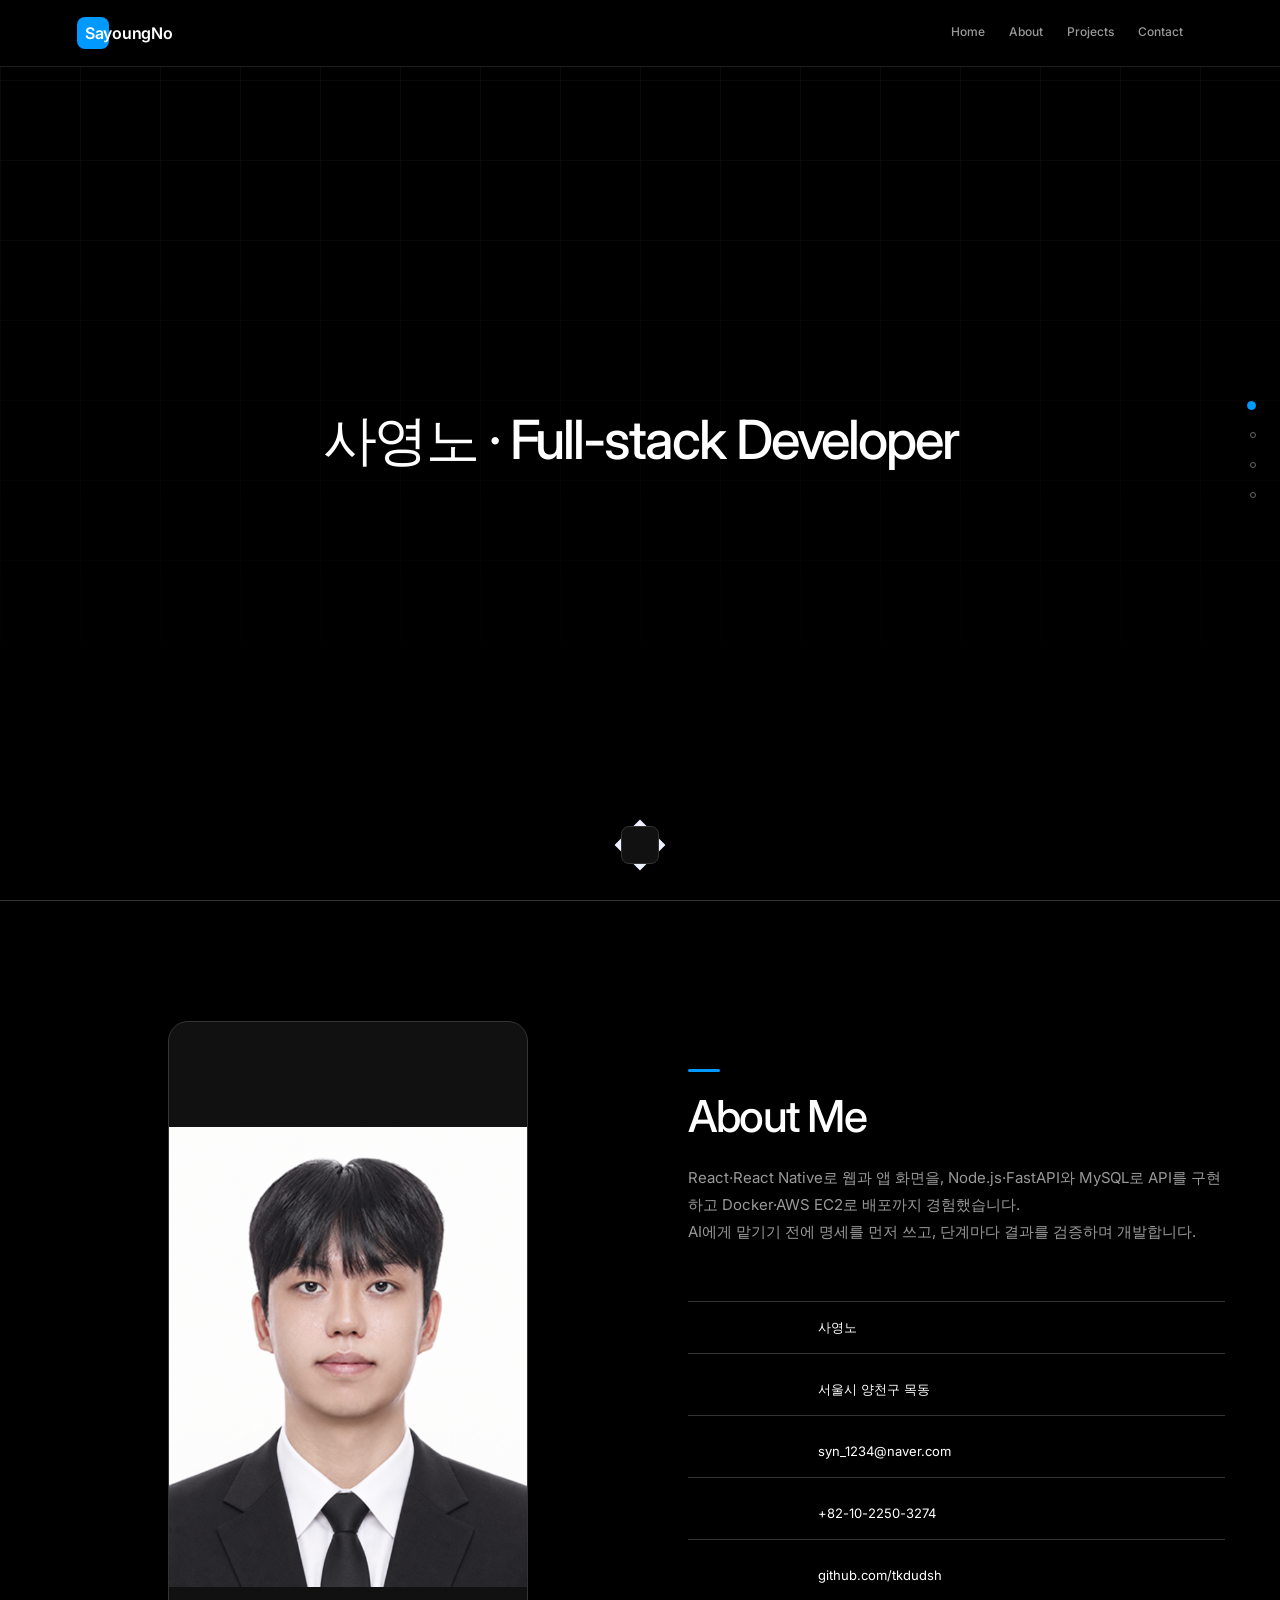
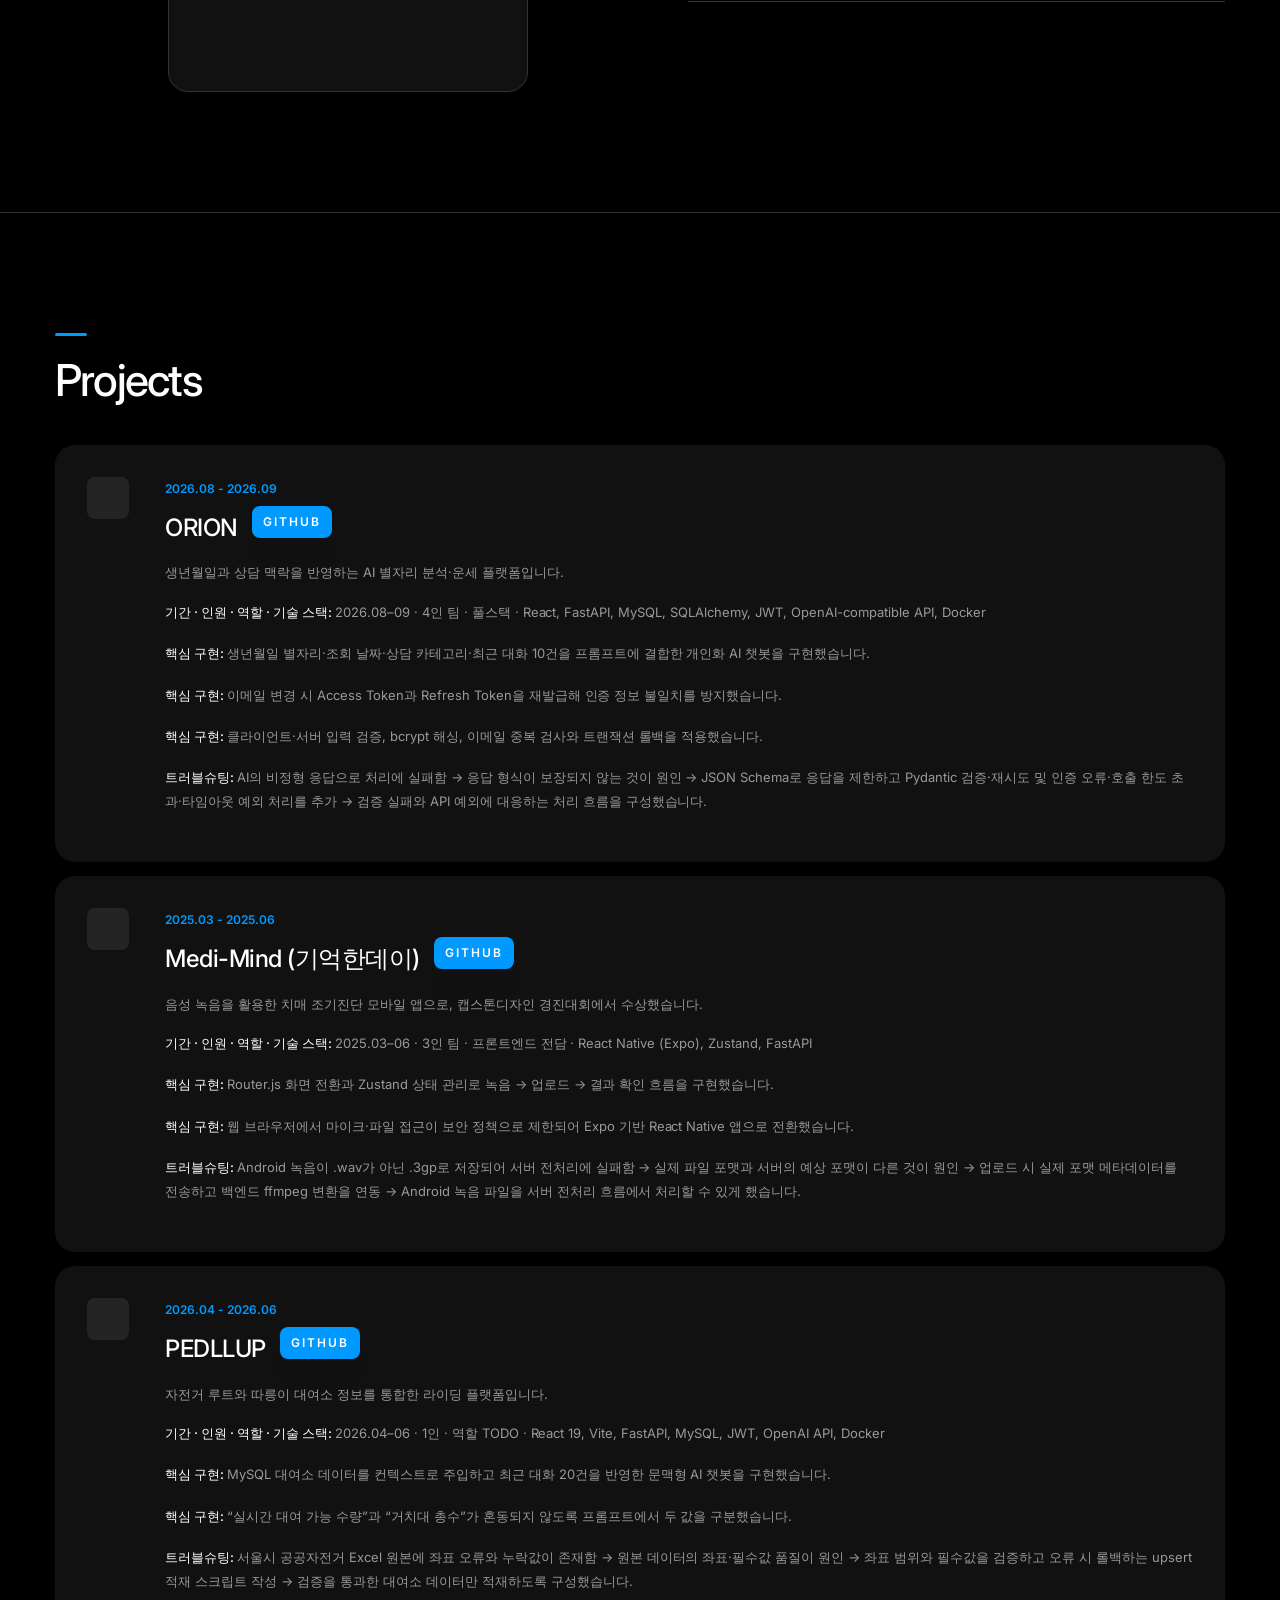
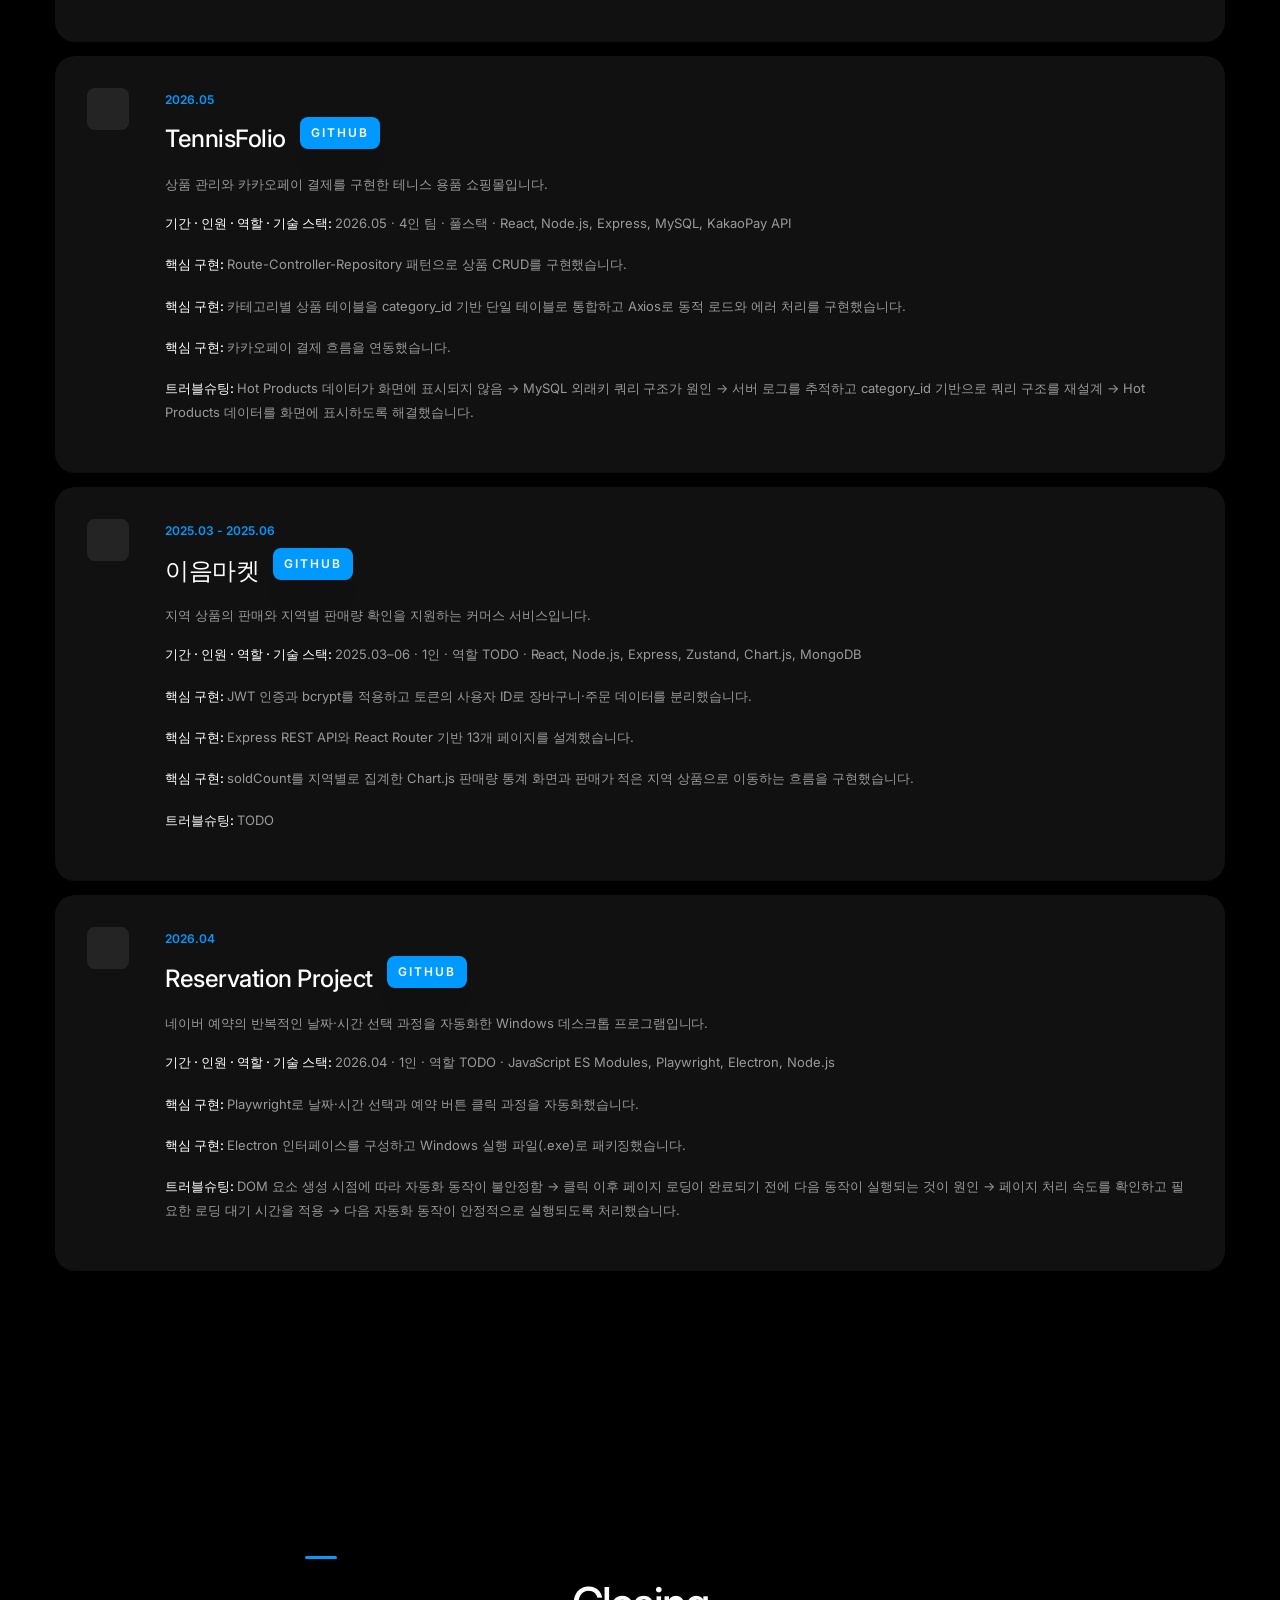
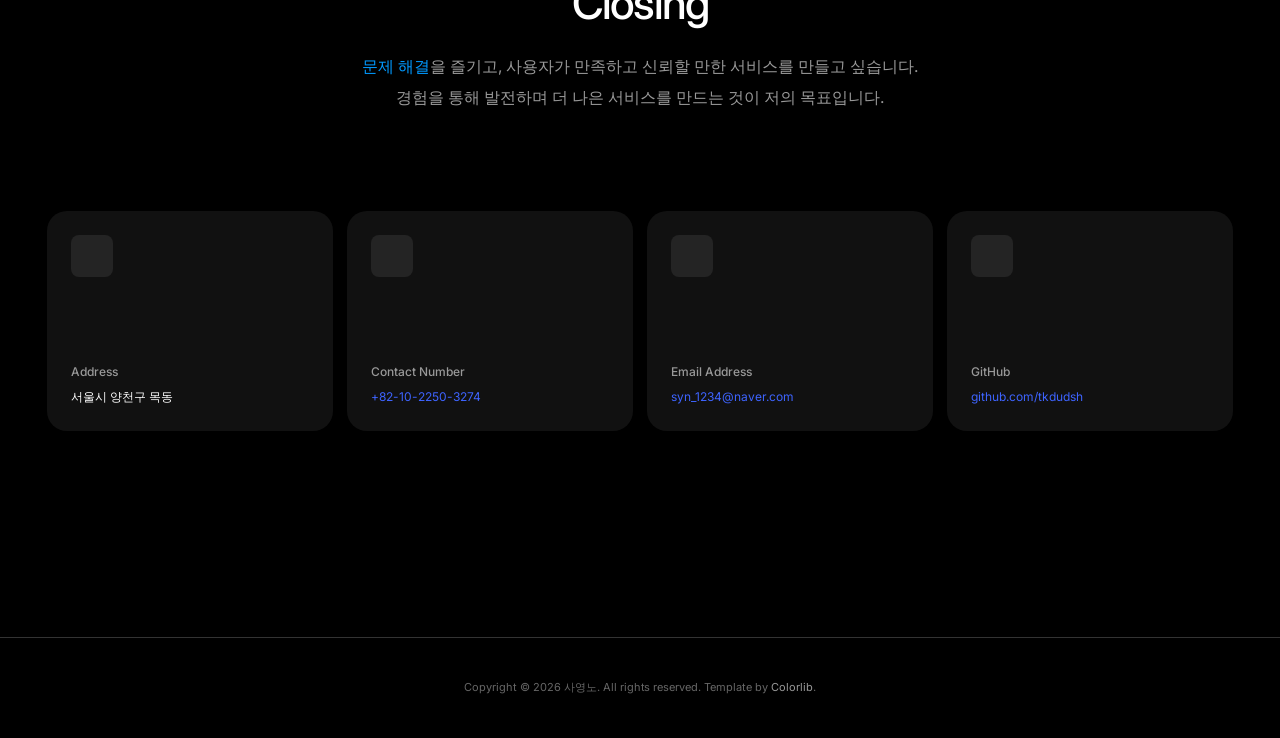
==== commit ccd2f1c8: "Remove redundant projects sidebar" ====
--- a/index.html
+++ b/index.html
@@ -48,8 +48,7 @@
 	</div></div></section>
 
 	<section class="ftco-section ftco-no-pb goto-here" id="resume-section"><div class="container"><div class="row">
-		<div class="col-md-3"><nav id="navi"><ul><li><a href="#projects-section">Projects</a></li></ul></nav></div>
-		<div class="col-md-9"><div id="page-4" class="page four"><h2 id="projects-section" class="heading">Projects</h2>
+		<div class="col-md-12"><div id="page-4" class="page four"><h2 id="projects-section" class="heading">Projects</h2>
 
 			<div class="resume-wrap d-flex ftco-animate"><div class="icon d-flex align-items-center justify-content-center"><span class="flaticon-ideas"></span></div><div class="text pl-3"><span class="date">2026.08 - 2026.09</span><div class="d-flex"><h2>ORION</h2><div>&nbsp;<a class="btn btn-outline-secondary" target="_blank" rel="noopener noreferrer" href="https://github.com/tkdudsh/star-predict-project">GitHub</a>&nbsp;</div></div>
 				<p>생년월일과 상담 맥락을 반영하는 AI 별자리 분석·운세 플랫폼입니다.</p><div><b class="text-dark">기간 · 인원 · 역할 · 기술 스택: </b>2026.08–09 · 4인 팀 · 풀스택 · React, FastAPI, MySQL, SQLAlchemy, JWT, OpenAI-compatible API, Docker</div>
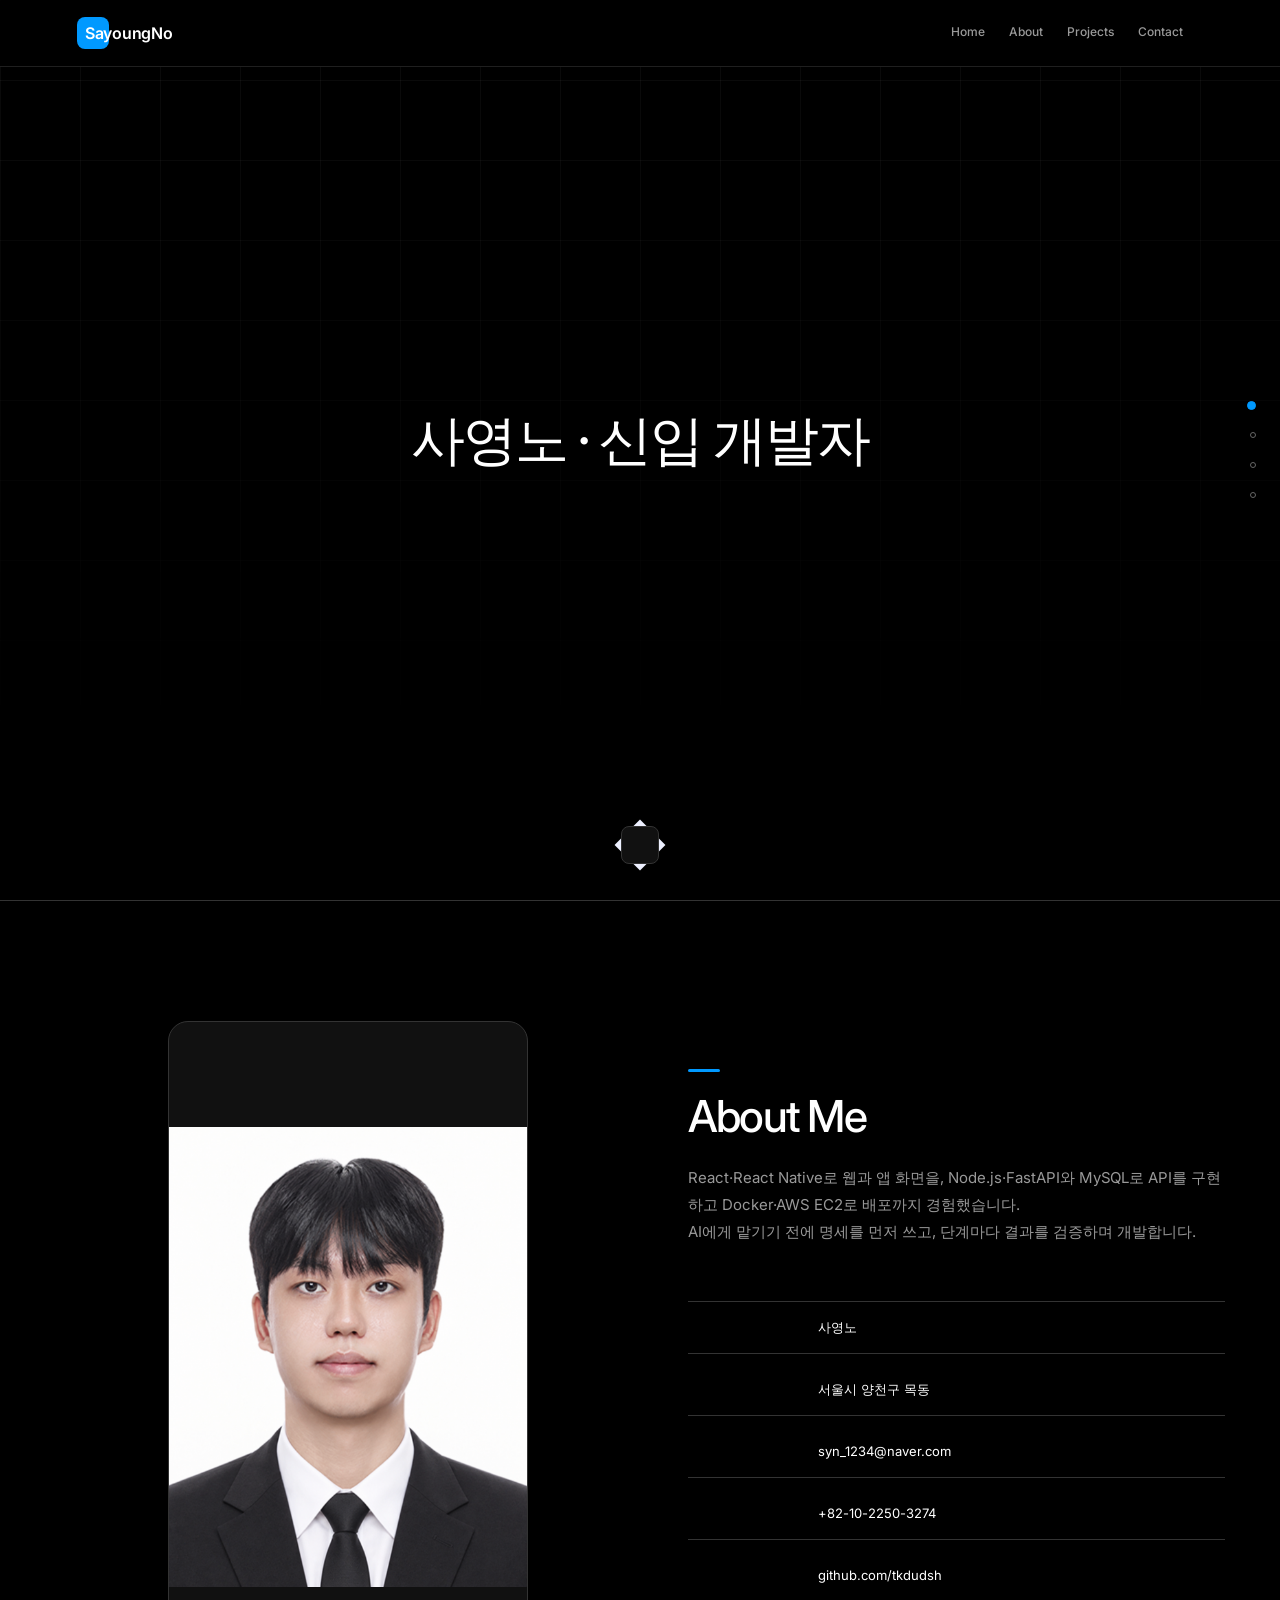
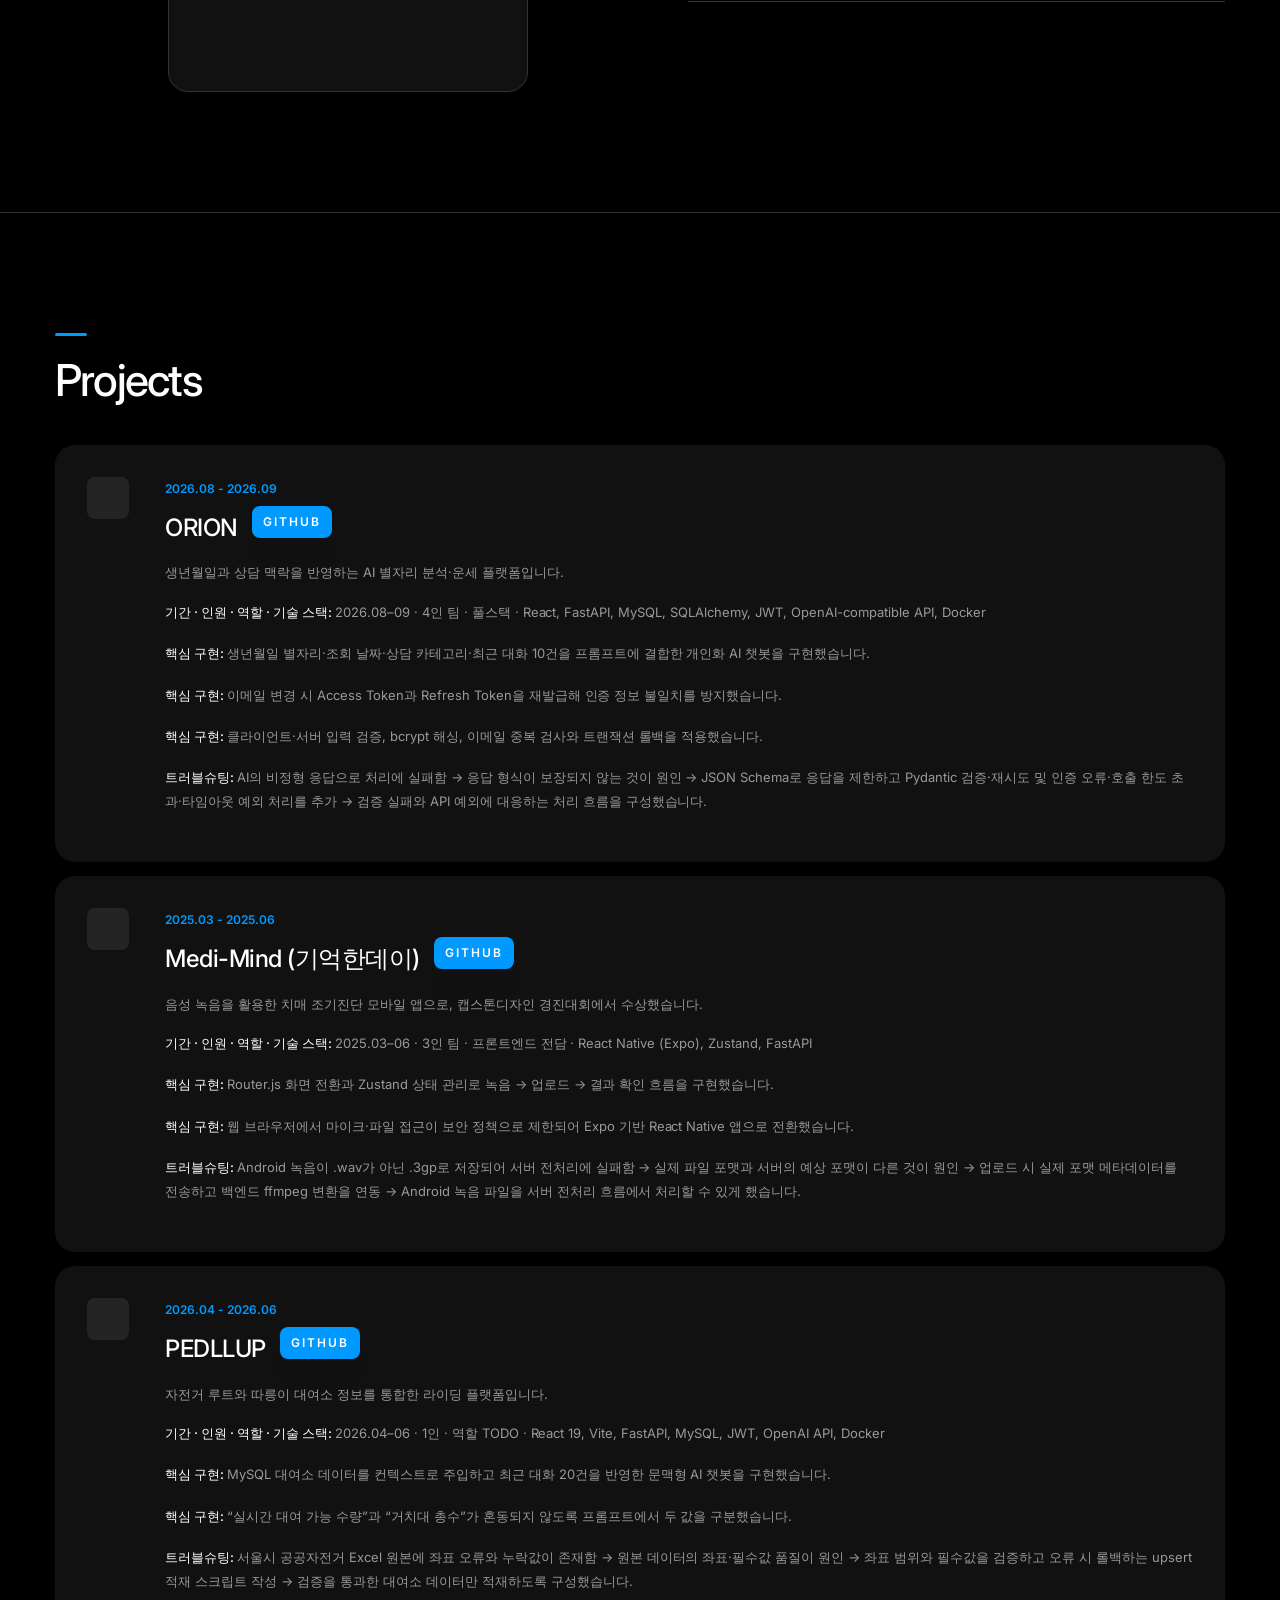
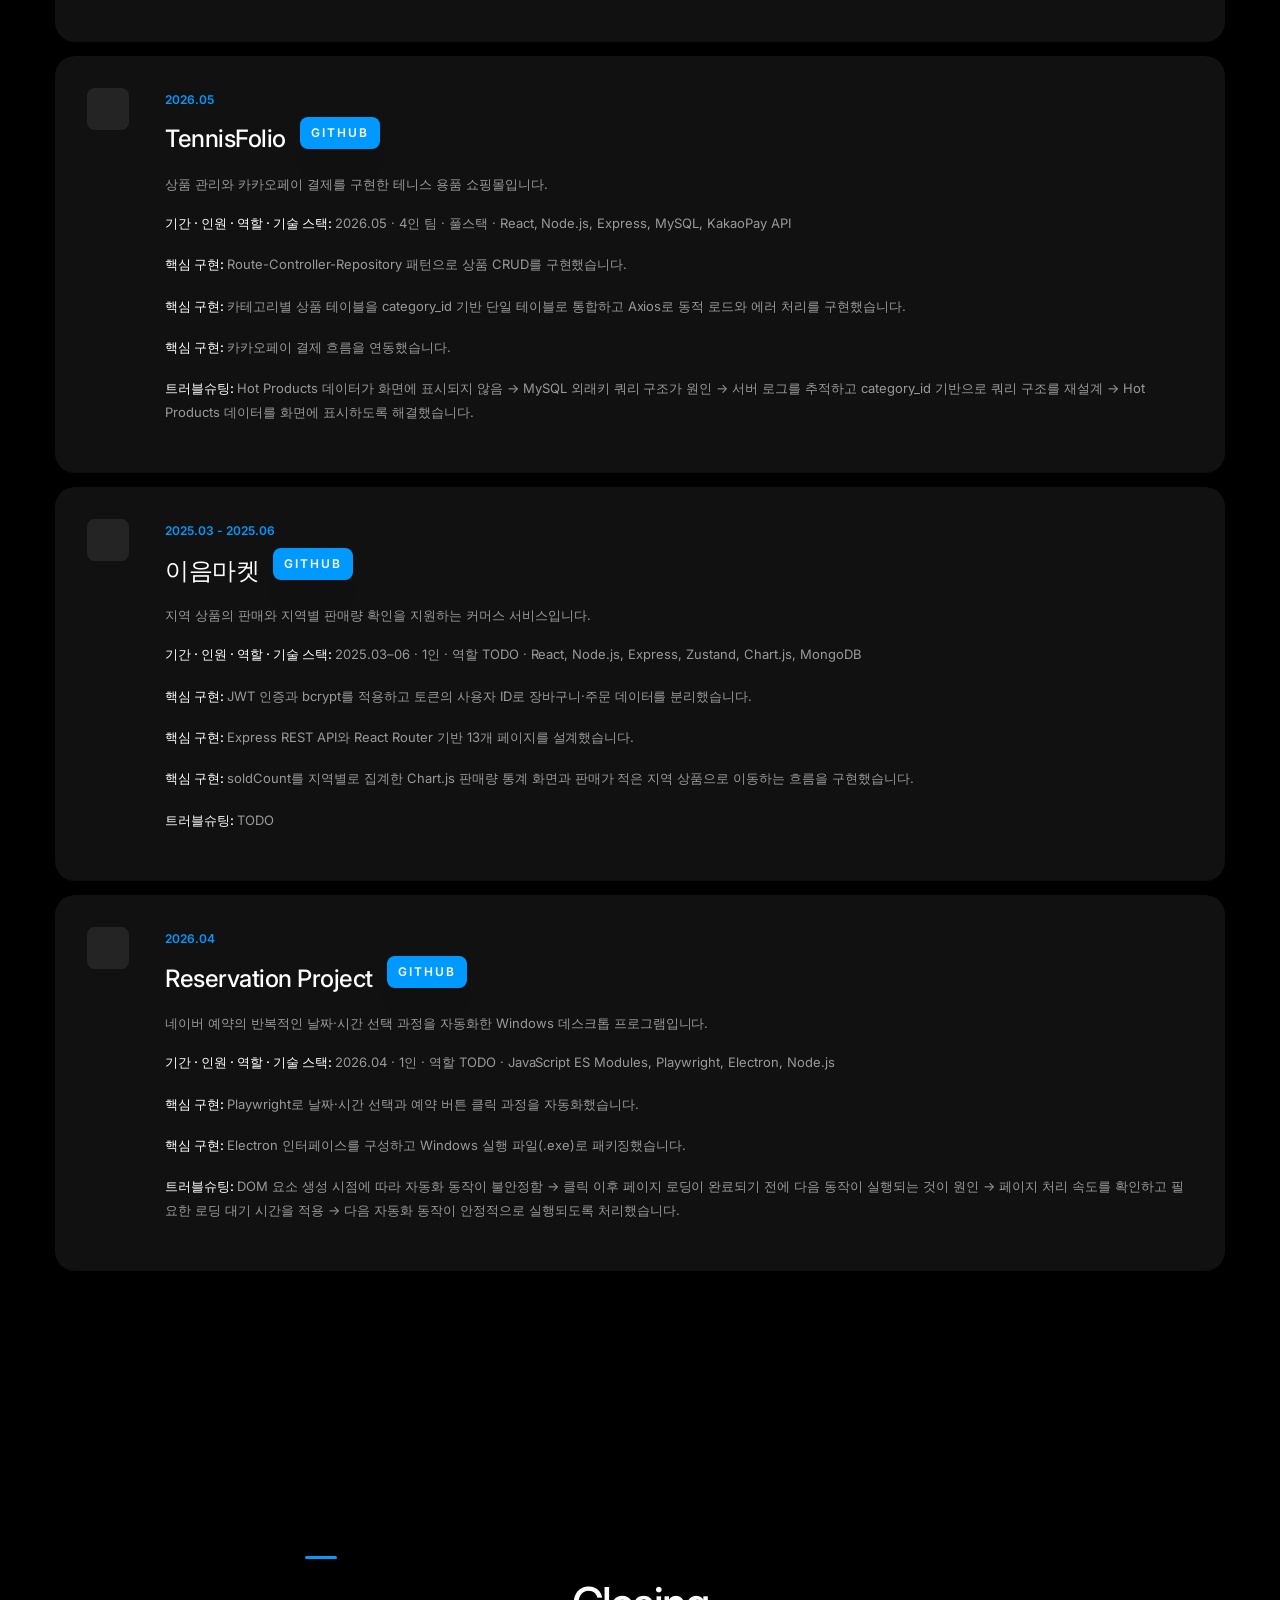
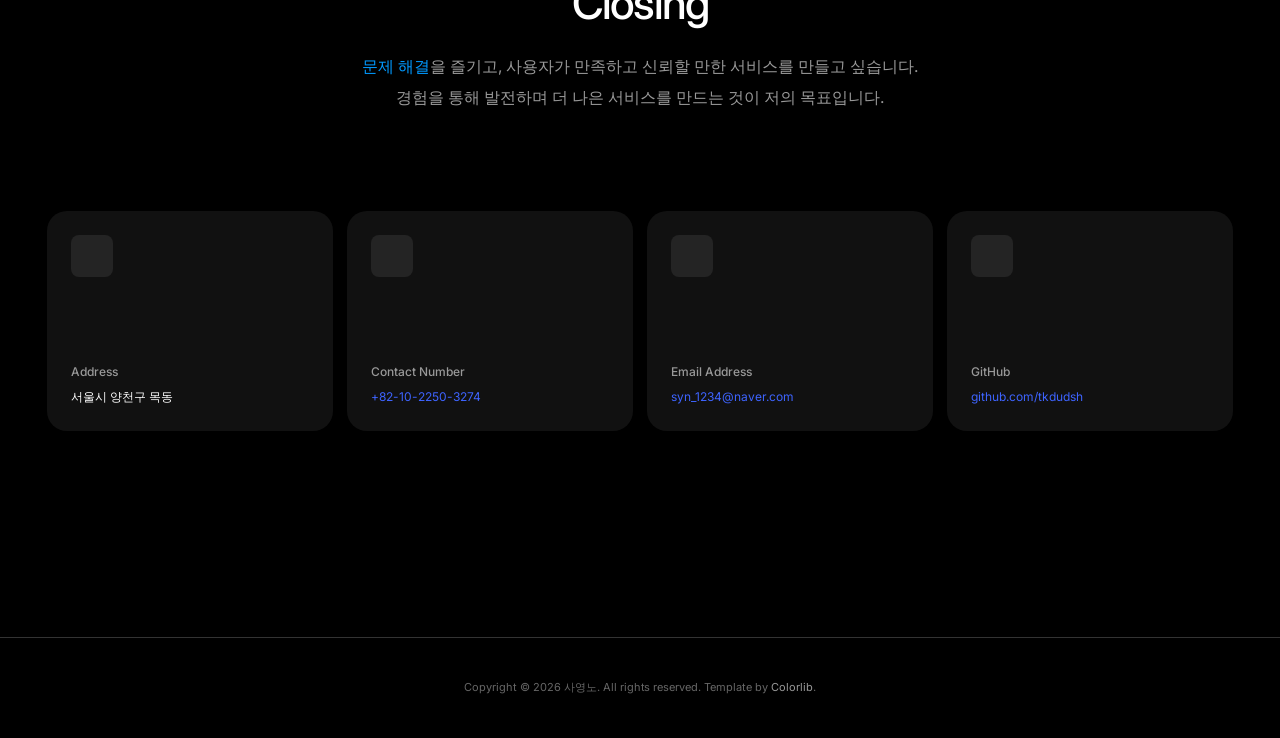
==== commit f8945f31: "직무 표기를 신입 개발자로 변경 Co-Authored-By: Claude Sonnet 5.5 <noreply@anthropic.com>" ====
--- a/index.html
+++ b/index.html
@@ -1,10 +1,10 @@
 <!DOCTYPE html>
 <html lang="ko">
 <head>
-	<title>사영노 | Full-stack Developer</title>
+	<title>사영노 | 신입 개발자</title>
 	<meta charset="utf-8">
 	<meta name="viewport" content="width=device-width, initial-scale=1, shrink-to-fit=no">
-	<meta name="description" content="React와 React Native, Node.js와 FastAPI로 웹·앱 서비스를 구현하고 Docker와 AWS EC2로 배포한 풀스택 개발자 사영노의 포트폴리오입니다.">
+	<meta name="description" content="React와 React Native, Node.js와 FastAPI로 웹·앱 서비스를 구현하고 Docker와 AWS EC2로 배포한 신입 개발자 사영노의 포트폴리오입니다.">
 	<link href="https://fonts.googleapis.com/css?family=Poppins:100,200,300,400,500,600,700,800,900" rel="stylesheet">
 	<link href="https://fonts.googleapis.com/css2?family=Inter:wght@400;500;600&display=swap" rel="stylesheet">
 	<link rel="stylesheet" href="css/open-iconic-bootstrap.min.css">
@@ -37,7 +37,7 @@
 			</ul></div>
 		</div>
 	</nav>
-	<section class="hero-wrap js-fullheight" id="home-section"><div class="overlay"></div><div class="container"><div class="row no-gutters slider-text js-fullheight justify-content-center align-items-center"><div class="col-lg-8 col-md-6 ftco-animate d-flex align-items-center"><div class="text text-center"><h1>사영노 · Full-stack Developer</h1></div></div></div></div><div class="mouse"><a href="#about-section" class="mouse-icon"><div class="mouse-wheel"><span class="ion-ios-arrow-round-down"></span></div></a></div></section>
+	<section class="hero-wrap js-fullheight" id="home-section"><div class="overlay"></div><div class="container"><div class="row no-gutters slider-text js-fullheight justify-content-center align-items-center"><div class="col-lg-8 col-md-6 ftco-animate d-flex align-items-center"><div class="text text-center"><h1>사영노 · 신입 개발자</h1></div></div></div></div><div class="mouse"><a href="#about-section" class="mouse-icon"><div class="mouse-wheel"><span class="ion-ios-arrow-round-down"></span></div></a></div></section>
 
 	<section class="ftco-about img ftco-section ftco-no-pt ftco-no-pb" id="about-section"><div class="container"><div class="row d-flex no-gutters">
 		<div class="col-md-6 col-lg-6 d-flex"><div class="img-about img d-flex align-items-stretch"><div class="overlay"></div><div class="img about-profile-image d-flex align-self-stretch align-items-center" style="background-image:url(images/image02.png);"></div></div></div>
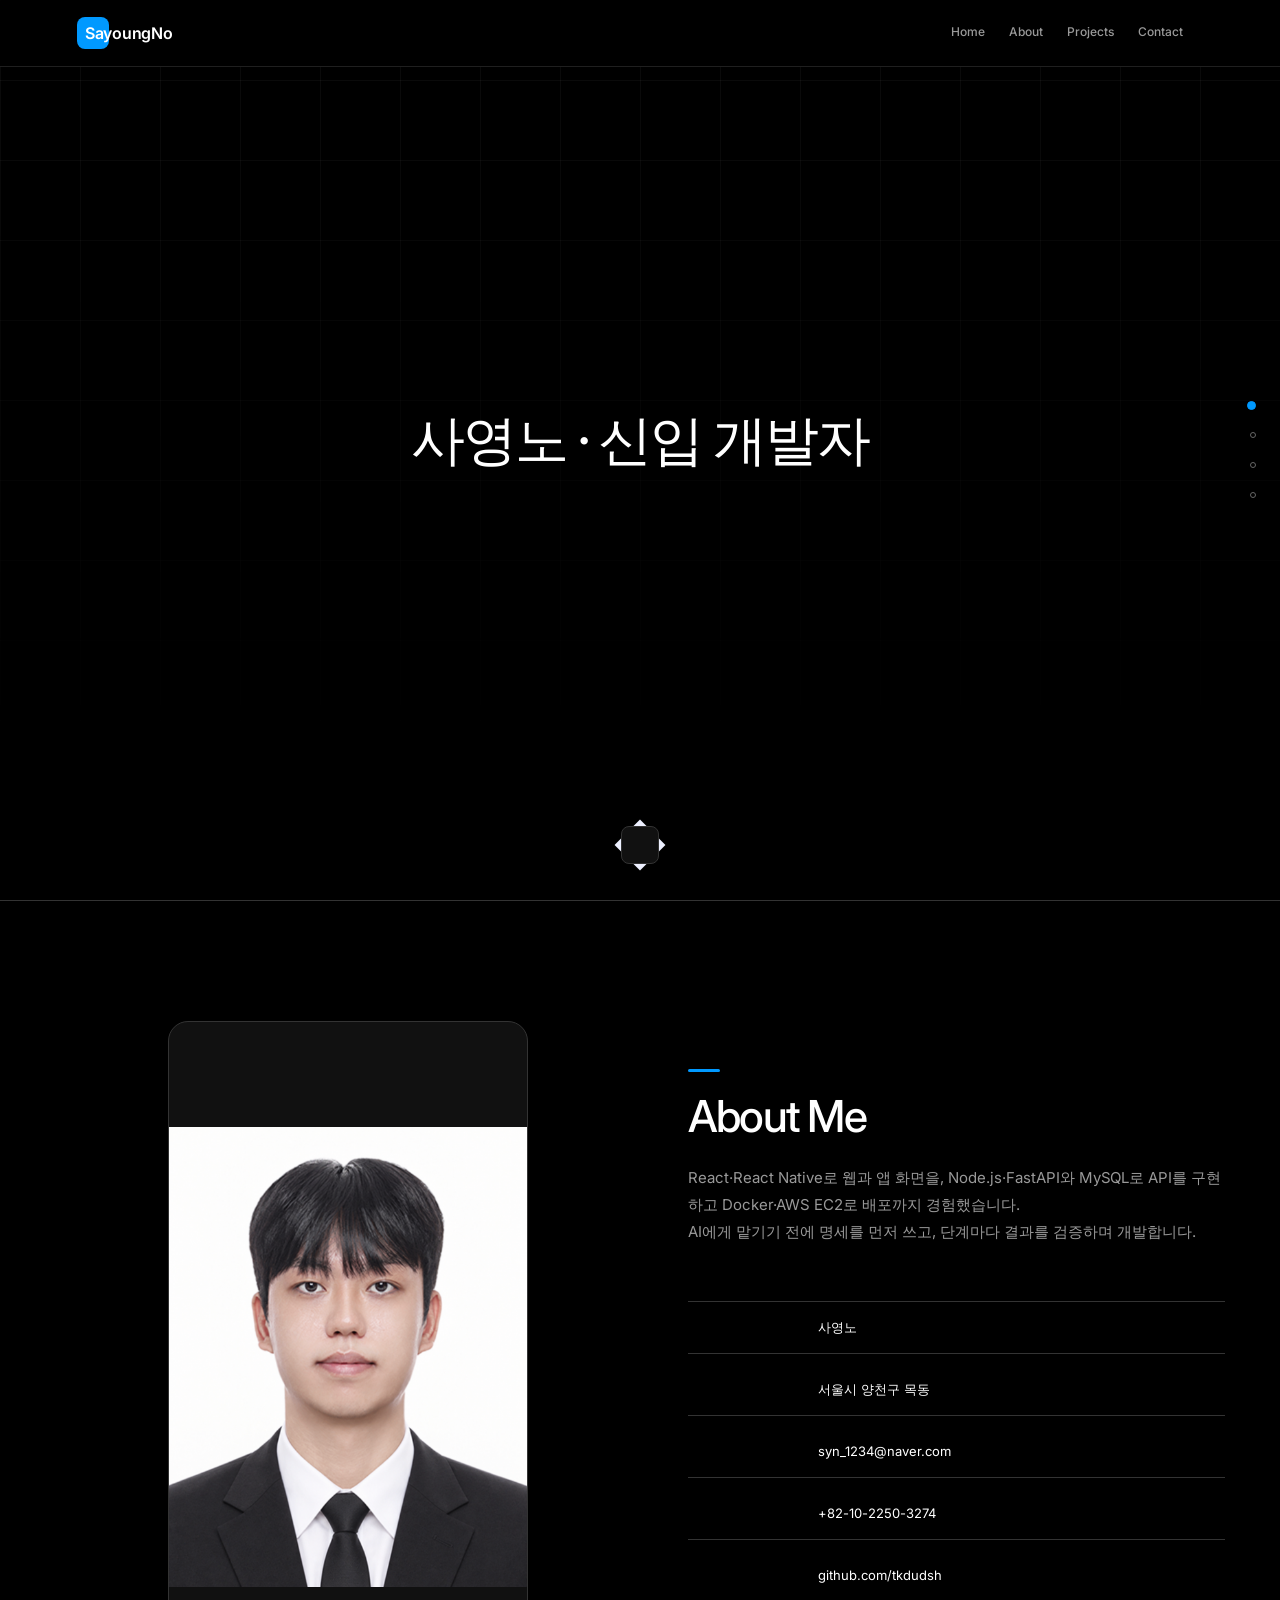
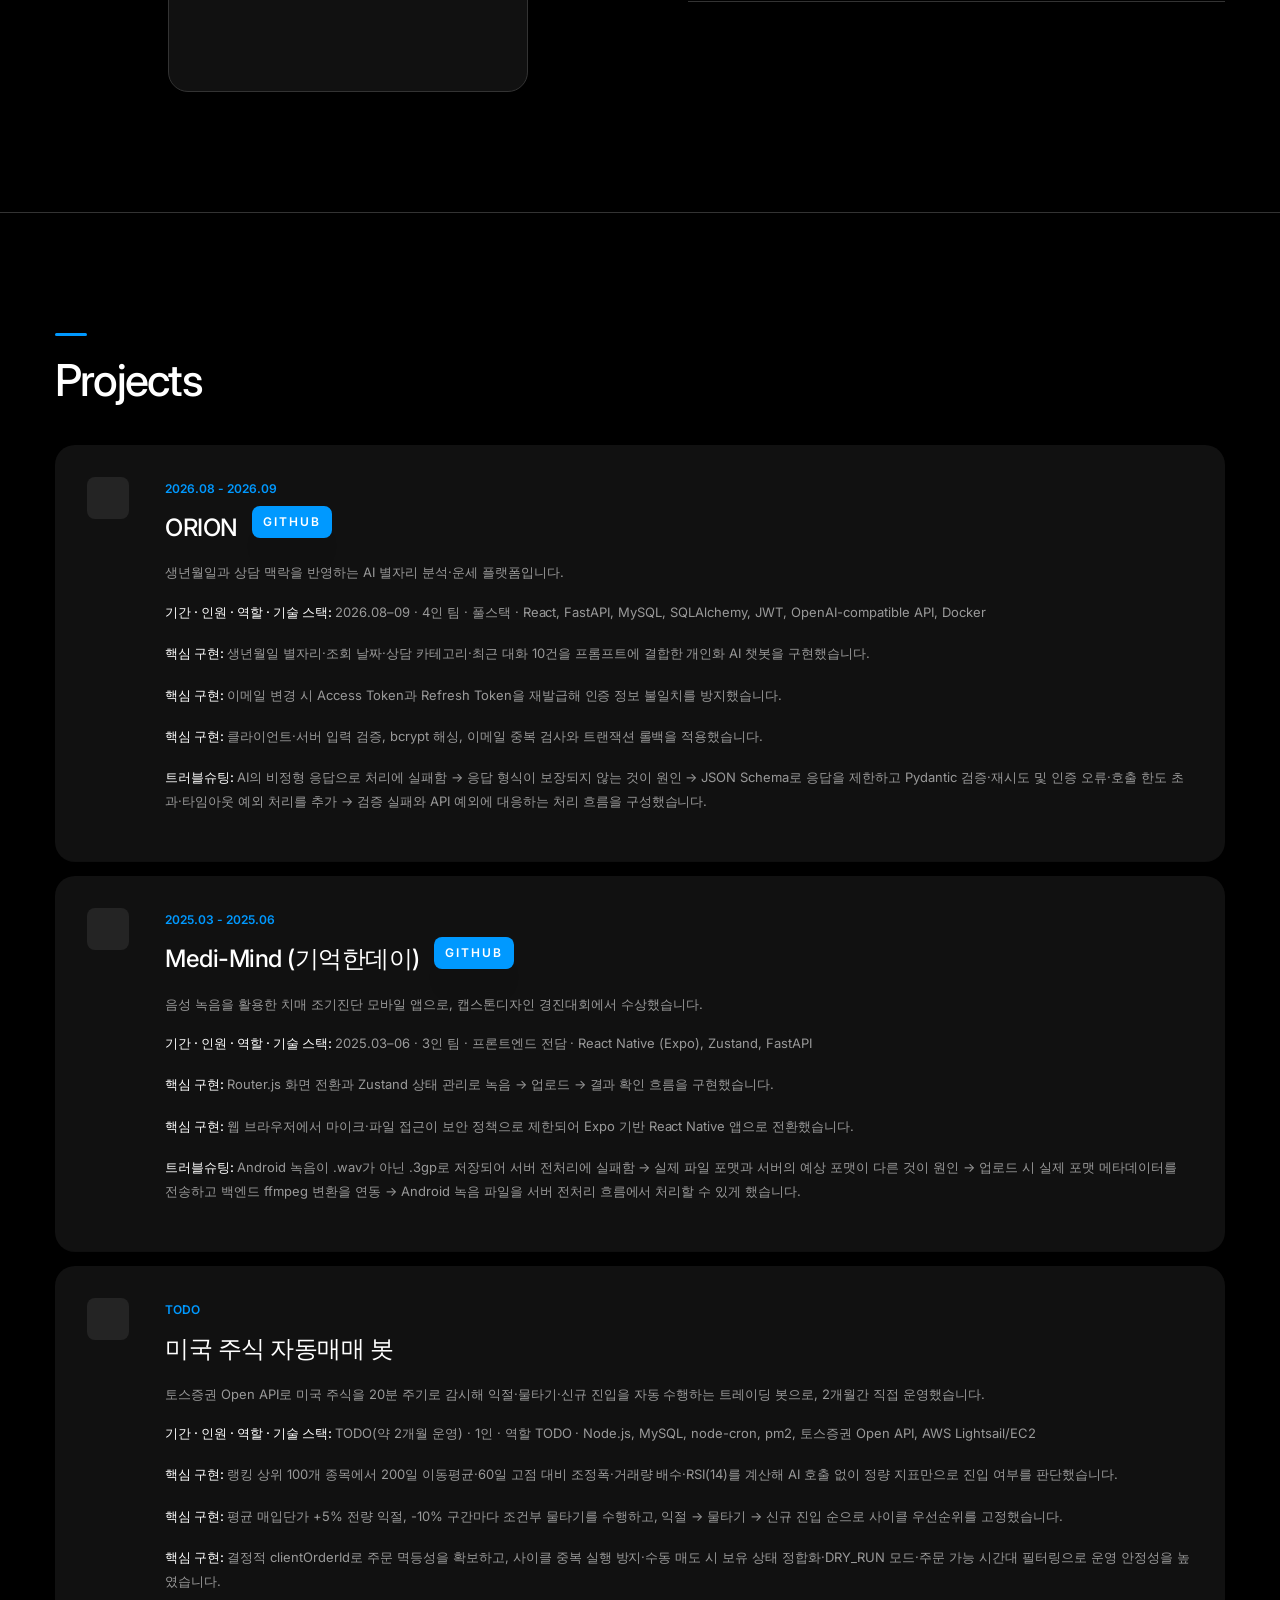
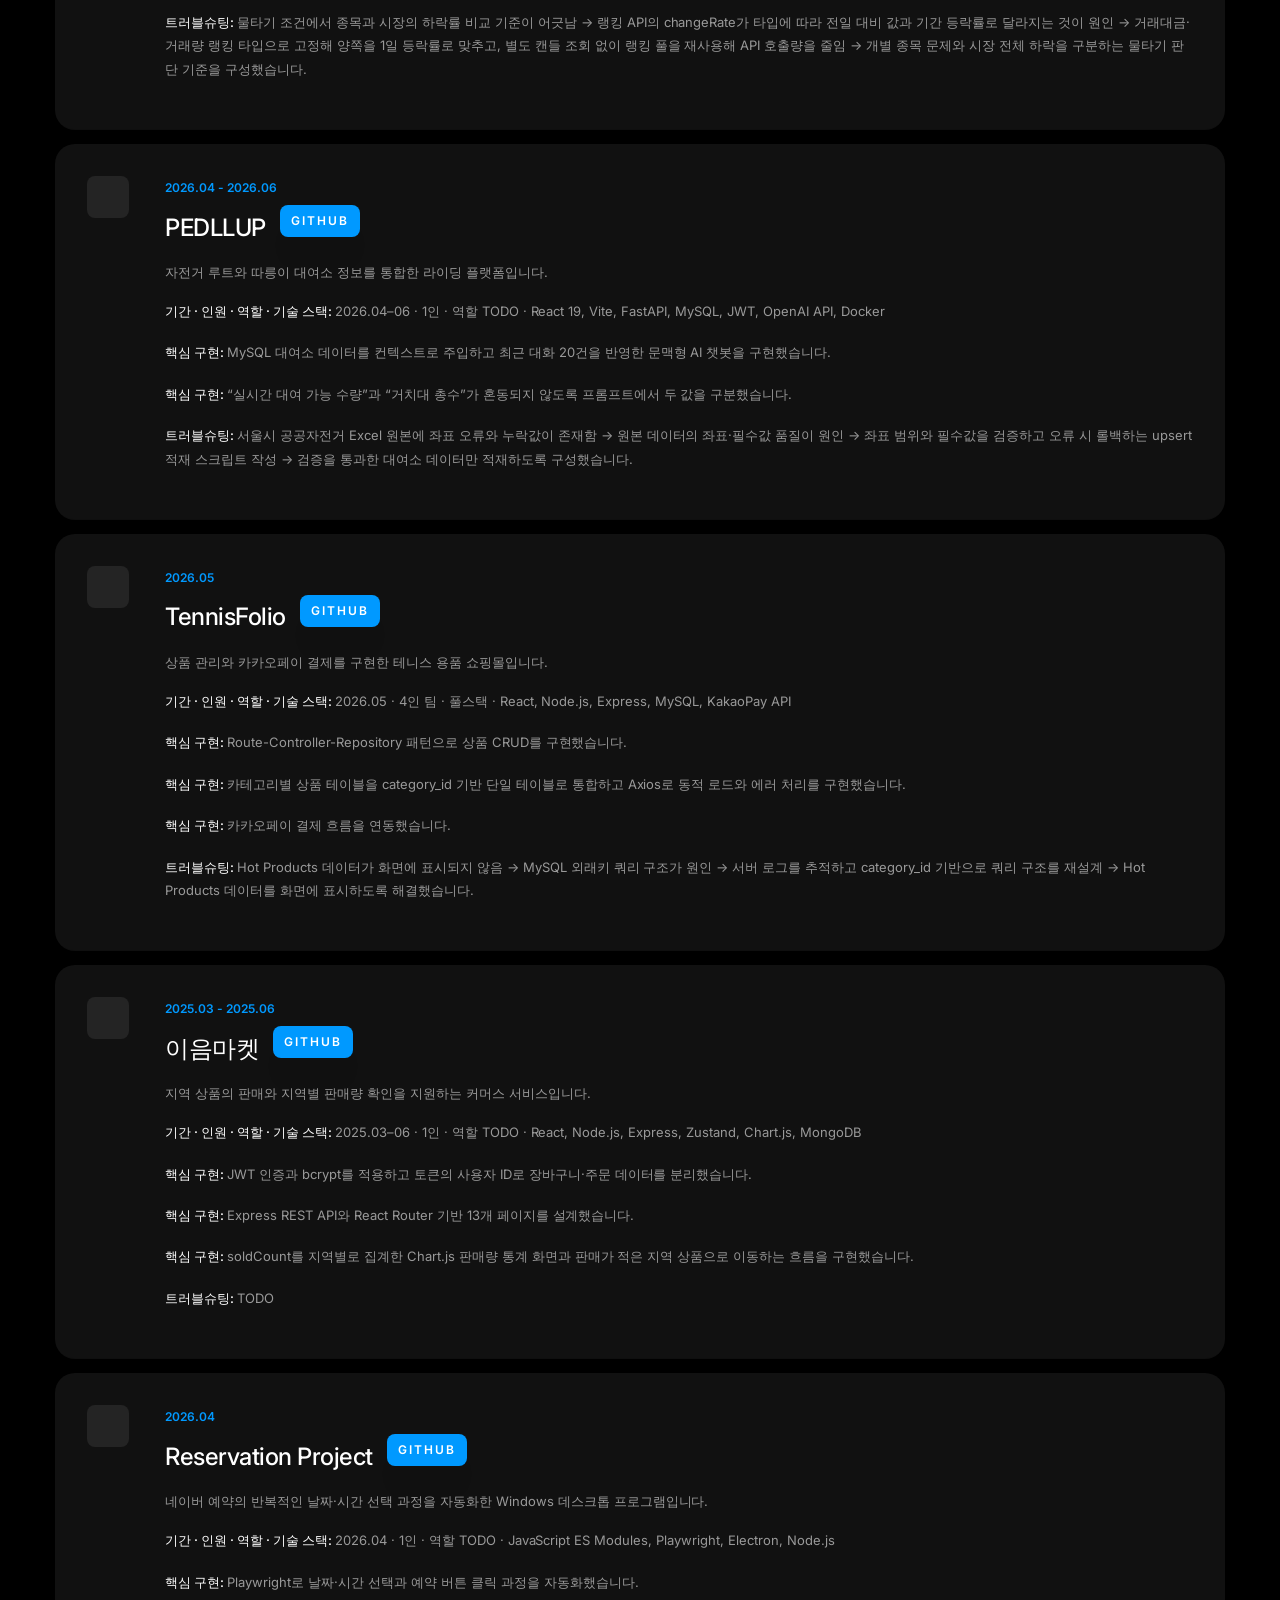
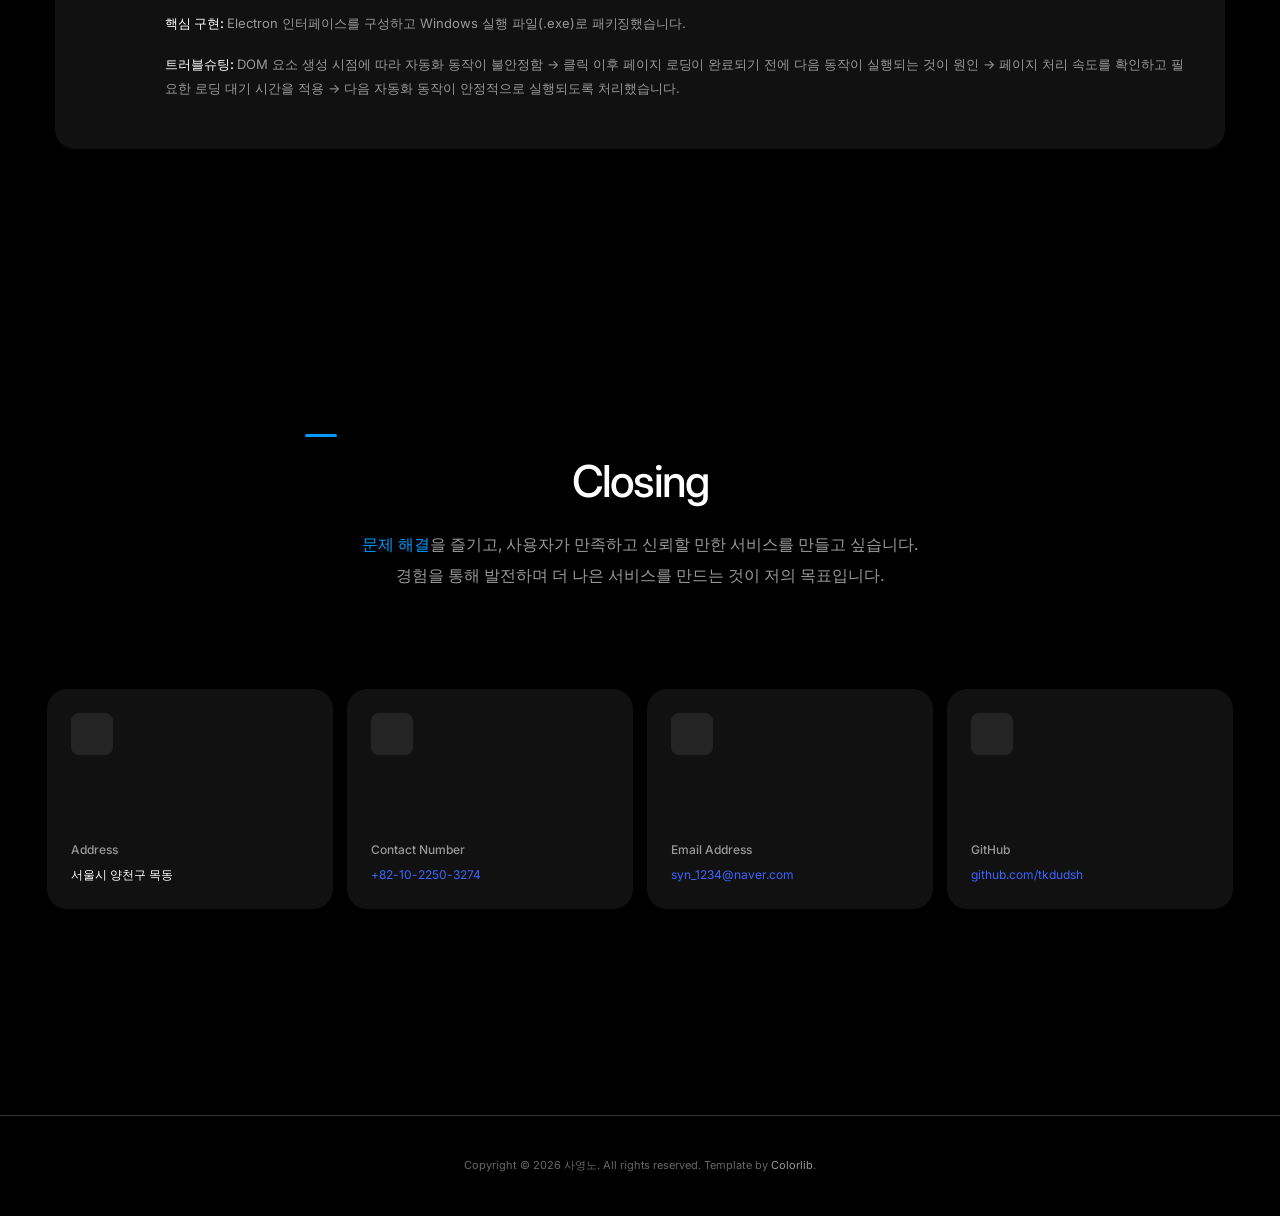
==== commit 736faa53: "미국 주식 자동매매 봇 프로젝트 추가 Co-Authored-By: Claude Sonnet 5.5 <noreply@anthropic.com>" ====
--- a/index.html
+++ b/index.html
@@ -59,6 +59,12 @@
 				<p>음성 녹음을 활용한 치매 조기진단 모바일 앱으로, 캡스톤디자인 경진대회에서 수상했습니다.</p><div><b class="text-dark">기간 · 인원 · 역할 · 기술 스택: </b>2025.03–06 · 3인 팀 · 프론트엔드 전담 · React Native (Expo), Zustand, FastAPI</div><p><b class="text-dark">핵심 구현: </b>Router.js 화면 전환과 Zustand 상태 관리로 녹음 → 업로드 → 결과 확인 흐름을 구현했습니다.</p><p><b class="text-dark">핵심 구현: </b>웹 브라우저에서 마이크·파일 접근이 보안 정책으로 제한되어 Expo 기반 React Native 앱으로 전환했습니다.</p><p><b class="text-dark">트러블슈팅: </b>Android 녹음이 .wav가 아닌 .3gp로 저장되어 서버 전처리에 실패함 → 실제 파일 포맷과 서버의 예상 포맷이 다른 것이 원인 → 업로드 시 실제 포맷 메타데이터를 전송하고 백엔드 ffmpeg 변환을 연동 → Android 녹음 파일을 서버 전처리 흐름에서 처리할 수 있게 했습니다.</p>
 			</div></div>
 
+				<div class="resume-wrap d-flex ftco-animate"><div class="icon d-flex align-items-center justify-content-center"><span class="flaticon-ideas"></span></div><div class="text pl-3"><span class="date">TODO</span><div class="d-flex"><h2>미국 주식 자동매매 봇</h2></div>
+				<p>토스증권 Open API로 미국 주식을 20분 주기로 감시해 익절·물타기·신규 진입을 자동 수행하는 트레이딩 봇으로, 2개월간 직접 운영했습니다.</p><div><b class="text-dark">기간 · 인원 · 역할 · 기술 스택: </b>TODO(약 2개월 운영) · 1인 · 역할 TODO · Node.js, MySQL, node-cron, pm2, 토스증권 Open API, AWS Lightsail/EC2</div>
+				<p><b class="text-dark">핵심 구현: </b>랭킹 상위 100개 종목에서 200일 이동평균·60일 고점 대비 조정폭·거래량 배수·RSI(14)를 계산해 AI 호출 없이 정량 지표만으로 진입 여부를 판단했습니다.</p><p><b class="text-dark">핵심 구현: </b>평균 매입단가 +5% 전량 익절, -10% 구간마다 조건부 물타기를 수행하고, 익절 → 물타기 → 신규 진입 순으로 사이클 우선순위를 고정했습니다.</p><p><b class="text-dark">핵심 구현: </b>결정적 clientOrderId로 주문 멱등성을 확보하고, 사이클 중복 실행 방지·수동 매도 시 보유 상태 정합화·DRY_RUN 모드·주문 가능 시간대 필터링으로 운영 안정성을 높였습니다.</p>
+				<p><b class="text-dark">트러블슈팅: </b>물타기 조건에서 종목과 시장의 하락률 비교 기준이 어긋남 → 랭킹 API의 changeRate가 타입에 따라 전일 대비 값과 기간 등락률로 달라지는 것이 원인 → 거래대금·거래량 랭킹 타입으로 고정해 양쪽을 1일 등락률로 맞추고, 별도 캔들 조회 없이 랭킹 풀을 재사용해 API 호출량을 줄임 → 개별 종목 문제와 시장 전체 하락을 구분하는 물타기 판단 기준을 구성했습니다.</p>
+				</div></div>
+
 			<div class="resume-wrap d-flex ftco-animate"><div class="icon d-flex align-items-center justify-content-center"><span class="flaticon-ideas"></span></div><div class="text pl-3"><span class="date">2026.04 - 2026.06</span><div class="d-flex"><h2>PEDLLUP</h2><div>&nbsp;<a class="btn btn-outline-secondary" target="_blank" rel="noopener noreferrer" href="https://github.com/tkdudsh/PedallUp">GitHub</a>&nbsp;</div></div>
 				<p>자전거 루트와 따릉이 대여소 정보를 통합한 라이딩 플랫폼입니다.</p><div><b class="text-dark">기간 · 인원 · 역할 · 기술 스택: </b>2026.04–06 · 1인 · 역할 TODO · React 19, Vite, FastAPI, MySQL, JWT, OpenAI API, Docker</div><p><b class="text-dark">핵심 구현: </b>MySQL 대여소 데이터를 컨텍스트로 주입하고 최근 대화 20건을 반영한 문맥형 AI 챗봇을 구현했습니다.</p><p><b class="text-dark">핵심 구현: </b>“실시간 대여 가능 수량”과 “거치대 총수”가 혼동되지 않도록 프롬프트에서 두 값을 구분했습니다.</p><p><b class="text-dark">트러블슈팅: </b>서울시 공공자전거 Excel 원본에 좌표 오류와 누락값이 존재함 → 원본 데이터의 좌표·필수값 품질이 원인 → 좌표 범위와 필수값을 검증하고 오류 시 롤백하는 upsert 적재 스크립트 작성 → 검증을 통과한 대여소 데이터만 적재하도록 구성했습니다.</p>
 			</div></div>
